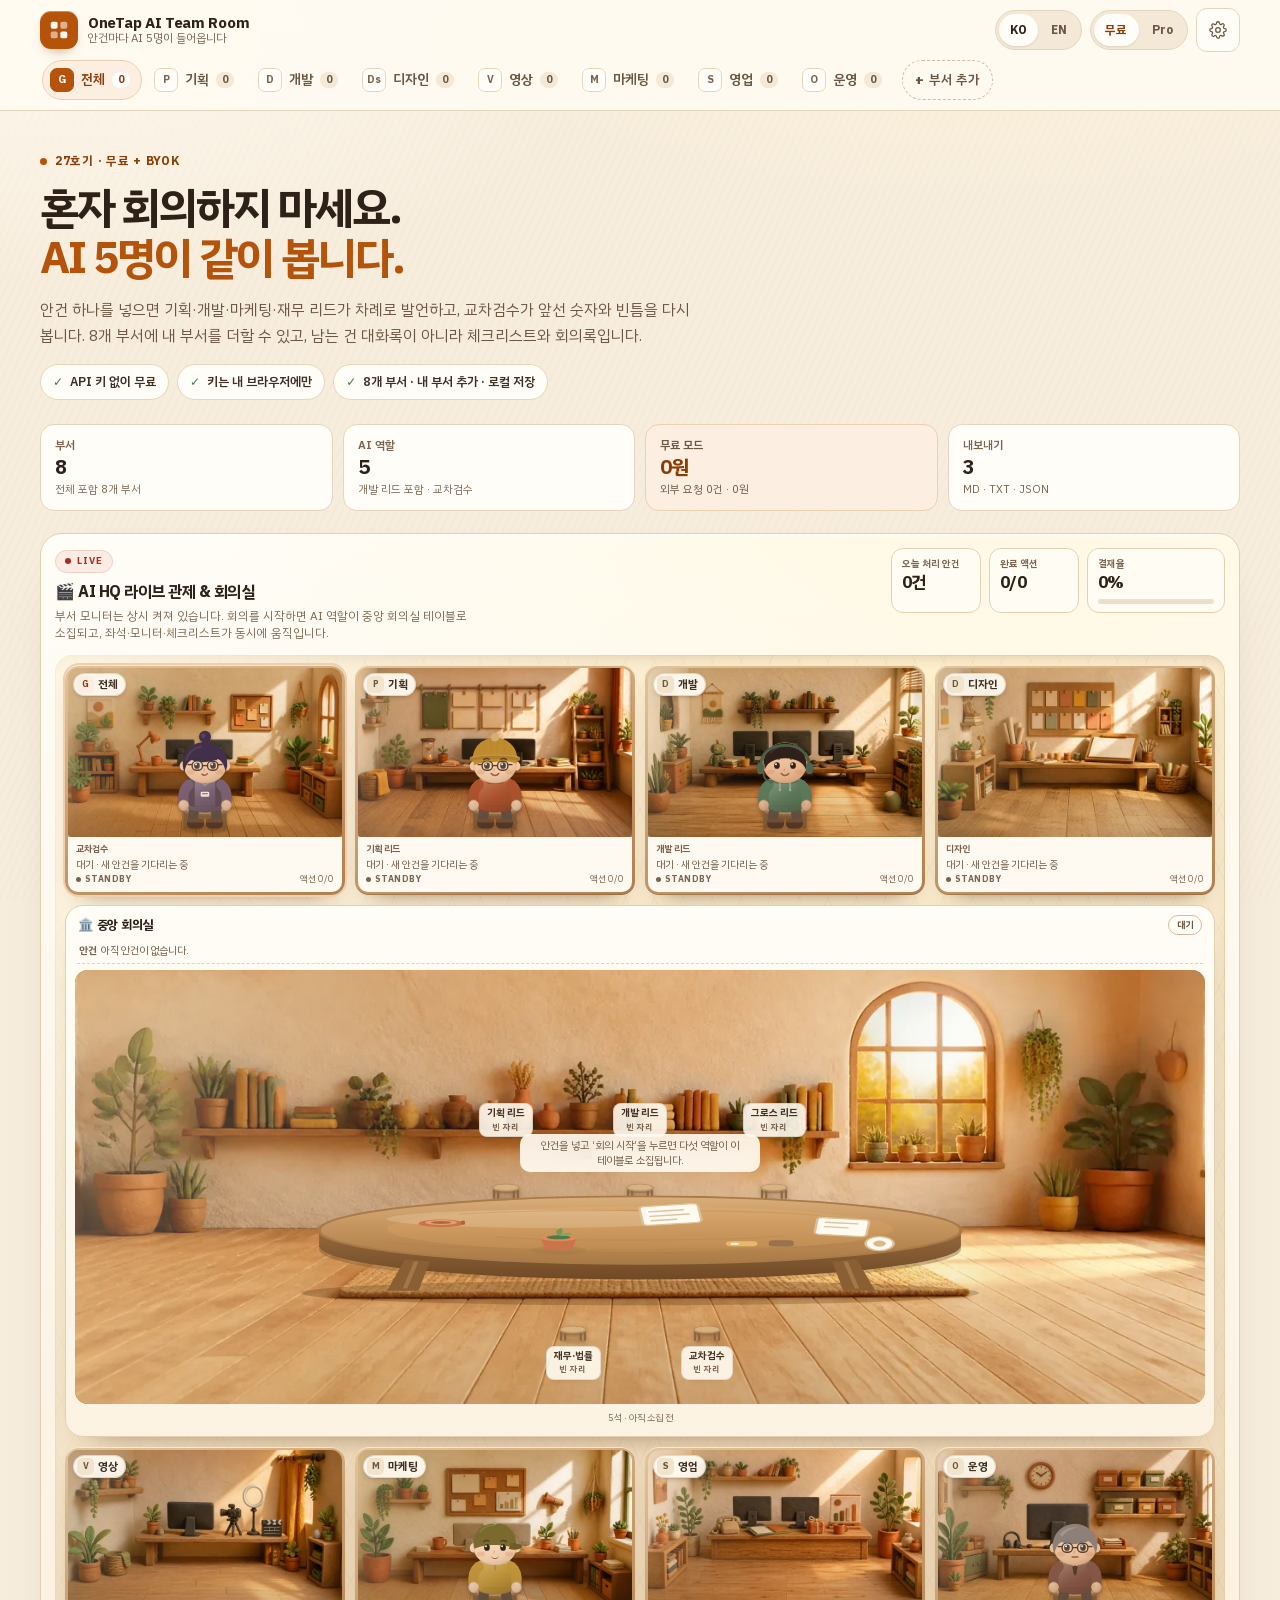
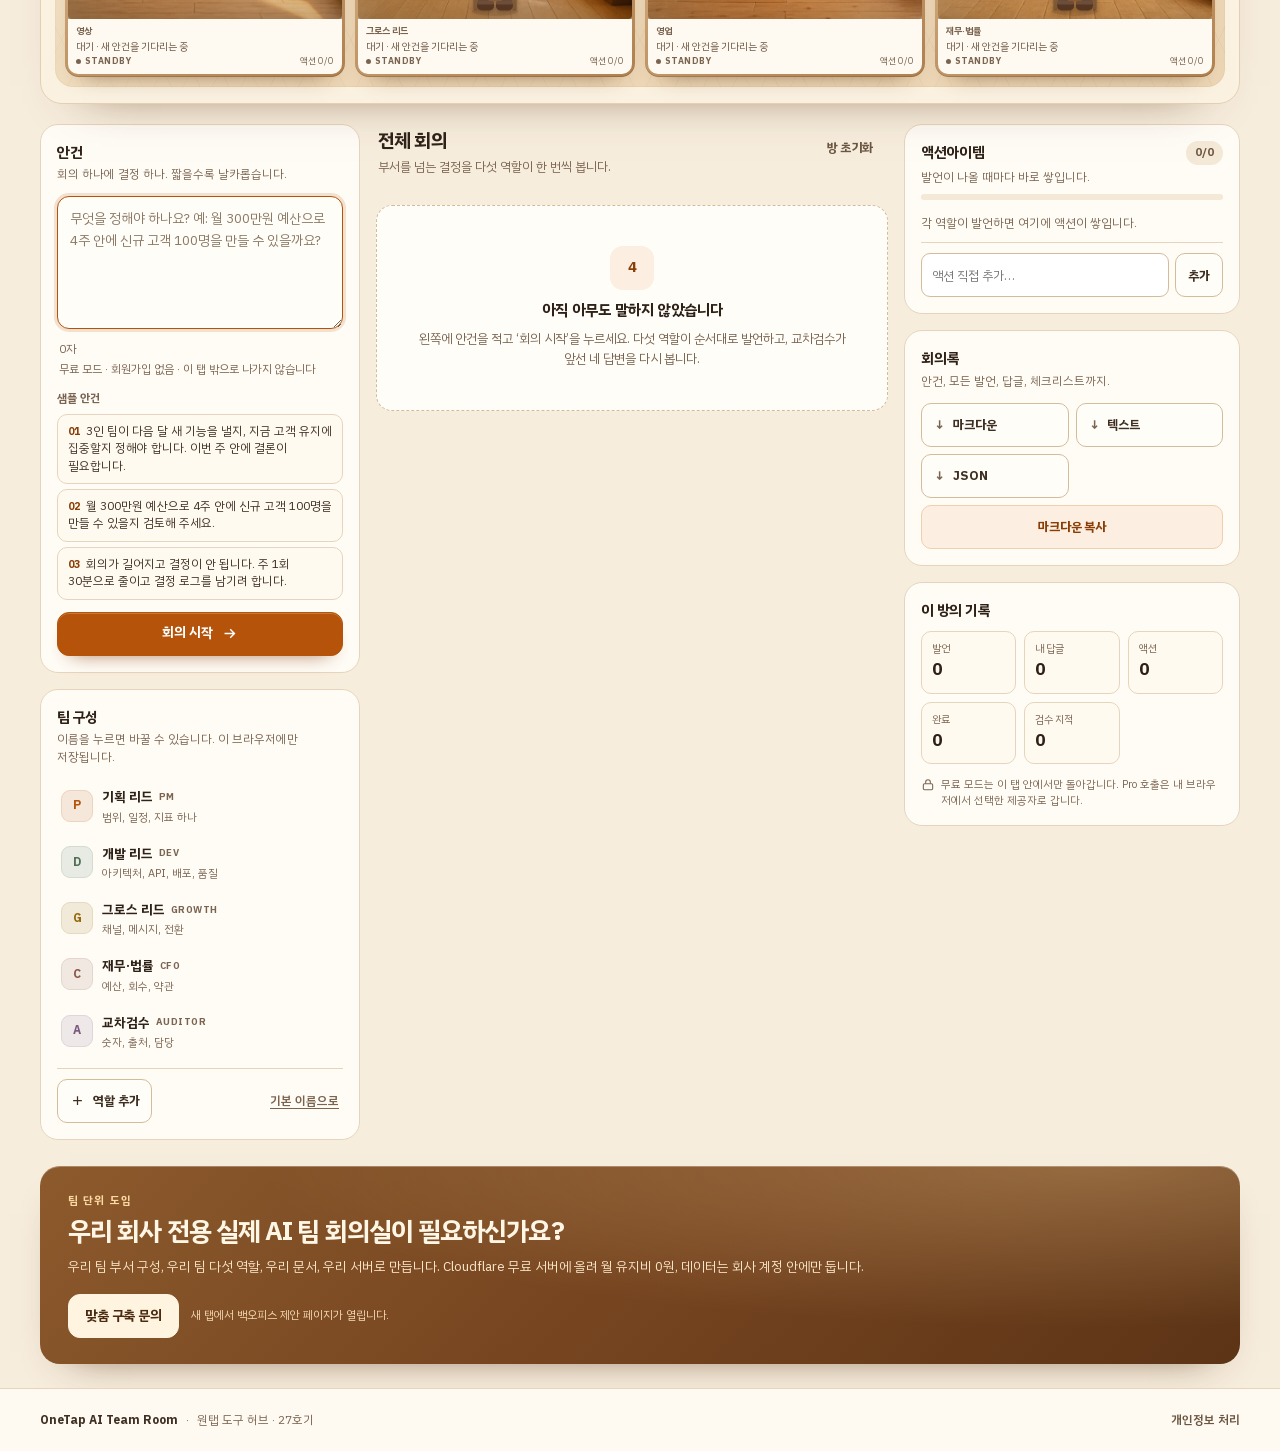
==== index.html @ 36f80a43 "AI HQ 관제 — 따뜻한 클레이 미니어처 디오라마로 비주얼 전면 개편 - 레퍼런스(우드 아치·크림 벽·사선 햇살·클레이/펠트 소품·블라인드박스 피규어) 기준으로 전 세계관 교체 " ====
<!DOCTYPE html>
<html lang="ko" data-design="designref.v3/warm-clay-diorama">
<head>
<meta charset="utf-8">
<meta name="viewport" content="width=device-width, initial-scale=1, viewport-fit=cover">
<title>원탭 AI 팀 회의실 — AI 5명과 하는 회의</title>
<meta name="description" content="안건을 한 줄 넣으면 기획·개발·마케팅·재무 리드가 차례로 발언하고, 교차검수가 숫자와 허점을 다시 봅니다. 8개 부서에 원하는 부서를 더하고, 액션 체크리스트와 회의록이 남습니다. API 키 없이 무료.">
<meta name="robots" content="index, follow">
<meta name="color-scheme" content="light">
<meta name="theme-color" content="#F7EDDD">
<link rel="canonical" href="https://marcj81.github.io/onetap-team-room/">
<meta property="og:type" content="website">
<meta property="og:site_name" content="OneTap AI Team Room">
<meta property="og:title" content="원탭 AI 팀 회의실 — 혼자 회의하지 마세요">
<meta property="og:description" content="AI 5명이 안건을 두고 발언하고 교차검수가 숫자를 검수합니다. 8개 부서 + 내 부서 추가. 무료, 회원가입 없음, 키는 내 브라우저에만.">
<meta property="og:url" content="https://marcj81.github.io/onetap-team-room/">
<meta property="og:locale" content="ko_KR">
<meta property="og:locale:alternate" content="en_US">
<meta name="twitter:card" content="summary">
<link rel="icon" href="favicon.svg" type="image/svg+xml">
<link rel="preload" href="assets/fonts/plexkr-Regular.woff2" as="font" type="font/woff2" crossorigin>
<link rel="stylesheet" href="styles.css">
</head>
<body>
<a class="skip" href="#room" data-i18n="skip">회의실로 바로 가기</a>

<header class="topbar">
  <div class="wrap topbar__in">
    <a class="brand" href="./" aria-label="OneTap AI Team Room">
      <span class="brand__mark" aria-hidden="true">
        <svg viewBox="0 0 24 24" width="22" height="22" fill="none">
          <rect x="3" y="3" width="7.5" height="7.5" rx="2" fill="currentColor" opacity=".95"/>
          <rect x="13.5" y="3" width="7.5" height="7.5" rx="2" fill="currentColor" opacity=".55"/>
          <rect x="3" y="13.5" width="7.5" height="7.5" rx="2" fill="currentColor" opacity=".55"/>
          <rect x="13.5" y="13.5" width="7.5" height="7.5" rx="2" fill="currentColor" opacity=".95"/>
        </svg>
      </span>
      <span class="brand__text">
        <strong data-i18n="brand.name">OneTap AI Team Room</strong>
        <span data-i18n="brand.sub">안건마다 AI 5명이 들어옵니다</span>
      </span>
    </a>

    <div class="rooms-wrap">
      <nav class="rooms" id="roomTabs" aria-label="회의실 목록" data-i18n-aria="rooms.label"></nav>
      <button type="button" class="room-add" id="addRoomBtn" aria-label="부서 추가" data-i18n-aria="room.addTitle">
        <span aria-hidden="true">+</span><span data-i18n="room.add">부서 추가</span>
      </button>
    </div>

    <div class="top-actions">
      <div class="seg seg--lang" role="group" aria-labelledby="langLabel">
        <span class="sr" id="langLabel" data-i18n="nav.langLabel">언어</span>
        <button type="button" class="seg__btn" data-lang="ko" aria-pressed="true">KO</button>
        <button type="button" class="seg__btn" data-lang="en" aria-pressed="false">EN</button>
      </div>
      <div class="seg seg--mode" role="group" aria-label="Mode">
        <button type="button" class="seg__btn is-on" data-mode="free" id="modeFree" aria-pressed="true" data-i18n="mode.free">무료</button>
        <button type="button" class="seg__btn" data-mode="pro" id="modePro" aria-pressed="false" data-i18n="mode.pro">Pro</button>
      </div>
      <button type="button" class="icon-btn" id="proOpen" aria-label="Pro connection" data-i18n-aria="pro.title">
        <svg viewBox="0 0 24 24" width="18" height="18" fill="none" stroke="currentColor" stroke-width="1.7" aria-hidden="true">
          <circle cx="12" cy="12" r="3.1"/><path d="M19.4 15a1.6 1.6 0 0 0 .32 1.77l.06.06a2 2 0 1 1-2.83 2.83l-.06-.06a1.6 1.6 0 0 0-1.77-.32 1.6 1.6 0 0 0-.97 1.47V21a2 2 0 1 1-4 0v-.11a1.6 1.6 0 0 0-1.05-1.47 1.6 1.6 0 0 0-1.77.32l-.06.06a2 2 0 1 1-2.83-2.83l.06-.06A1.6 1.6 0 0 0 4.6 15a1.6 1.6 0 0 0-1.47-.97H3a2 2 0 1 1 0-4h.11A1.6 1.6 0 0 0 4.6 9a1.6 1.6 0 0 0-.32-1.77l-.06-.06a2 2 0 1 1 2.83-2.83l.06.06A1.6 1.6 0 0 0 9 4.6a1.6 1.6 0 0 0 .97-1.47V3a2 2 0 1 1 4 0v.11A1.6 1.6 0 0 0 15 4.6a1.6 1.6 0 0 0 1.77-.32l.06-.06a2 2 0 1 1 2.83 2.83l-.06.06A1.6 1.6 0 0 0 19.4 9v.11a1.6 1.6 0 0 0 1.47.97H21a2 2 0 1 1 0 4h-.11a1.6 1.6 0 0 0-1.49.92z"/>
        </svg>
      </button>
    </div>
  </div>
</header>

<main>
  <section class="hero wrap" aria-labelledby="heroTitle">
    <p class="eyebrow"><span class="dot" aria-hidden="true"></span><span data-i18n="hero.eyebrow">27호기 · 무료 + BYOK</span></p>
    <h1 class="hero__title" id="heroTitle">
      <span data-i18n="hero.titleLead">혼자 회의하지 마세요.</span>
      <span class="accent" data-i18n="hero.titleAccent">AI 5명이 같이 봅니다.</span>
    </h1>
    <p class="hero__lead" data-i18n="hero.lead">안건 하나를 넣으면 기획·개발·마케팅·재무 리드가 차례로 발언하고, 교차검수가 앞선 숫자와 빈틈을 다시 봅니다. 8개 부서에 내 부서를 더할 수 있고, 남는 건 대화록이 아니라 체크리스트와 회의록입니다.</p>
    <ul class="promises">
      <li><span class="tick" aria-hidden="true">✓</span><span data-i18n="hero.promise1">API 키 없이 무료</span></li>
      <li><span class="tick" aria-hidden="true">✓</span><span data-i18n="hero.promise2">키는 내 브라우저에만</span></li>
      <li><span class="tick" aria-hidden="true">✓</span><span data-i18n="hero.promise3">8개 부서 · 내 부서 추가 · 로컬 저장</span></li>
    </ul>
  </section>

  <section class="stats wrap" aria-label="At a glance">
    <div class="stat"><span class="stat__label" data-i18n="stats.rooms">부서</span><strong class="stat__value">8</strong><span class="stat__note" data-i18n="stats.roomsNote">기획 · 개발 · 디자인 · 영상 · 마케팅 · 영업 · 운영</span></div>
    <div class="stat"><span class="stat__label" data-i18n="stats.roles">AI 역할</span><strong class="stat__value">5</strong><span class="stat__note" data-i18n="stats.rolesNote">개발 리드 포함 · 교차검수</span></div>
    <div class="stat stat--accent"><span class="stat__label" data-i18n="stats.cost">무료 모드</span><strong class="stat__value" data-i18n="stats.costValue">0원</strong><span class="stat__note" data-i18n="stats.costNote">외부 요청 0건 · 0원</span></div>
    <div class="stat"><span class="stat__label" data-i18n="stats.export">내보내기</span><strong class="stat__value">3</strong><span class="stat__note" data-i18n="stats.exportNote">MD · TXT · JSON</span></div>
  </section>

  <section class="hq wrap" id="hqPanel" aria-labelledby="hqTitle">
    <div class="hq__card">
      <div class="hq__top">
        <div class="hq__id">
          <span class="hq__tag"><span class="hq__beacon" aria-hidden="true"></span><span data-i18n="hq.live">LIVE</span></span>
          <h2 class="hq__title" id="hqTitle" data-i18n="hq.title">🎬 AI HQ 라이브 관제 &amp; 회의실</h2>
          <p class="hq__sub" data-i18n="hq.sub">부서 모니터는 상시 켜져 있습니다. 회의를 시작하면 AI 역할이 중앙 회의실 테이블로 소집되고, 좌석·모니터·체크리스트가 동시에 움직입니다.</p>
        </div>
        <div class="hud" id="ceoHud" role="group" data-i18n-aria="hq.hud.label" aria-label="CEO 결재 현황">
          <div class="hud__cell">
            <span class="hud__label" data-i18n="hq.hud.agendas">오늘 처리 안건</span>
            <strong class="hud__value" id="hudAgendas">0</strong>
          </div>
          <div class="hud__cell">
            <span class="hud__label" data-i18n="hq.hud.done">완료 액션</span>
            <strong class="hud__value" id="hudDone">0/0</strong>
          </div>
          <div class="hud__cell hud__cell--rate">
            <span class="hud__label" data-i18n="hq.hud.rate">결재율</span>
            <strong class="hud__value" id="hudRate">0%</strong>
            <div class="hud__bar" id="hudBar" role="progressbar" aria-valuemin="0" aria-valuemax="100" aria-valuenow="0" data-i18n-aria="hq.hud.rateAria" aria-label="CEO 결재율"><span id="hqGauge"></span></div>
          </div>
        </div>
      </div>

      <div class="hq__stage">
        <ul class="hq__rail" id="hqLeft" aria-label="부서 모니터" data-i18n-aria="hq.monitors.label"></ul>

        <div class="mroom" id="mroom" data-state="idle">
          <div class="mroom__head">
            <h3 class="mroom__title" data-i18n="hq.room.title">🏛️ 중앙 회의실</h3>
            <span class="mroom__tag" id="mroomTag" data-i18n="hq.room.tagIdle">대기</span>
          </div>
          <p class="mroom__agenda" id="mroomAgenda"></p>
          <div class="mroom__floor">
            <img class="mroom__bg" src="assets/diorama/meeting.webp" alt="" width="1300" height="500" decoding="async">
            <span class="mroom__sun" aria-hidden="true"></span>
            <ul class="mroom__seats mroom__seats--back" id="mroomTop" aria-label="회의실 좌석" data-i18n-aria="hq.seat.label"></ul>
            <div class="mroom__table">
              <svg class="mroom__tabletop" viewBox="0 0 400 120" preserveAspectRatio="none" aria-hidden="true" focusable="false">
                <defs>
                  <linearGradient id="mtop" x1="0" y1="0" x2="0" y2="1">
                    <stop offset="0" stop-color="#d9ae79"></stop>
                    <stop offset=".5" stop-color="#c2915c"></stop>
                    <stop offset="1" stop-color="#a97a45"></stop>
                  </linearGradient>
                  <linearGradient id="mrim" x1="0" y1="0" x2="0" y2="1">
                    <stop offset="0" stop-color="#96693c"></stop>
                    <stop offset="1" stop-color="#6f4a26"></stop>
                  </linearGradient>
                  <linearGradient id="medge" x1="0" y1="0" x2="1" y2="0">
                    <stop offset="0" stop-color="#6d4a26" stop-opacity=".38"></stop>
                    <stop offset=".5" stop-color="#6d4a26" stop-opacity="0"></stop>
                    <stop offset="1" stop-color="#6d4a26" stop-opacity=".38"></stop>
                  </linearGradient>
                </defs>
                <ellipse cx="200" cy="106" rx="150" ry="11" fill="#4a2e12" opacity=".26"></ellipse>
                <path d="M58 50a142 30 0 0 0 284 0v14a142 30 0 0 1-284 0z" fill="url(#mrim)"></path>
                <path d="M58 64a142 30 0 0 0 284 0v3a142 30 0 0 1-284 0z" fill="url(#medge)"></path>
                <path d="M96 76l-8 28h14l5-26zM296 76l8 28h-14l-5-26z" fill="#8a5f33"></path>
                <path d="M100 78l-5 24h2l5-24zM292 78l5 24h-2l-5-24z" fill="#b98a5a" opacity=".55"></path>
                <ellipse cx="200" cy="50" rx="142" ry="30" fill="url(#mtop)" stroke="#a97b49" stroke-width="1.6"></ellipse>
                <ellipse class="mroom__glow" cx="200" cy="49" rx="112" ry="20" fill="#f4b96a" opacity=".16"></ellipse>
                <ellipse cx="158" cy="40" rx="70" ry="8" fill="#fff8e8" opacity=".18"></ellipse>
                <path d="M88 61c36 9 188 9 224-2" fill="none" stroke="#b1814f" stroke-width="1.4" opacity=".5"></path>
                <path d="M120 36c30-5 130-5 160 1M136 56c26 4 100 4 128-1" fill="none" stroke="#a2743f" stroke-width="1" opacity=".22"></path>
                <g>
                  <ellipse cx="112" cy="44" rx="10" ry="3.4" fill="#c9744a"></ellipse>
                  <ellipse cx="112" cy="43.2" rx="7" ry="2.2" fill="#e9a06c"></ellipse>
                  <ellipse cx="112" cy="43.2" rx="4.6" ry="1.3" fill="#5d3a24" opacity=".5"></ellipse>
                  <path d="M121.4 41.8a3.8 3.8 0 0 1 0 3.2" fill="none" stroke="#b45f38" stroke-width="1.7"></path>
                </g>
                <g transform="rotate(-7 218 32)">
                  <rect x="200" y="27" width="26" height="17" rx="2.2" fill="#fffaf0" stroke="#dcc09a" stroke-width="1.1"></rect>
                  <path d="M204 32h15M204 36h17M204 40h11" stroke="#d8c3a2" stroke-width="1.2" stroke-linecap="round"></path>
                </g>
                <g transform="rotate(6 292 46)">
                  <rect x="278" y="40" width="23" height="15" rx="2" fill="#fffaf0" stroke="#dcc09a" stroke-width="1.1"></rect>
                  <path d="M282 44h14M282 48h10" stroke="#d8c3a2" stroke-width="1.2" stroke-linecap="round"></path>
                </g>
                <g>
                  <ellipse cx="164" cy="68" rx="12" ry="4" fill="#8f6440" opacity=".18"></ellipse>
                  <path d="M156 57h16l-2.2 11h-11.6z" fill="#c9744a"></path>
                  <ellipse cx="164" cy="57" rx="8" ry="2.8" fill="#e08a5c"></ellipse>
                  <ellipse cx="164" cy="56.4" rx="5.4" ry="1.8" fill="#4f7a43"></ellipse>
                  <path d="M164 54.8c-2.2-3-.8-5.6 1.4-6.6.7 2.4.3 4.8-1.4 6.6z" fill="#6f9a5c"></path>
                  <path d="M164 54.4c2-2.4 4.6-2.2 6-1.2-1.6 1.9-3.8 2.6-6 1.2z" fill="#7aa868"></path>
                </g>
                <g>
                  <rect x="238" y="60" width="14" height="4.4" rx="2.2" fill="#e8b96a"></rect>
                  <rect x="240" y="61.2" width="3.8" height="2" rx="1" fill="#fdf1d8"></rect>
                  <rect x="257" y="59" width="11" height="5.6" rx="2" fill="#9a7250"></rect>
                  <circle cx="306" cy="62" r="6.2" fill="#fffaf0" stroke="#dcc09a" stroke-width="1.1"></circle>
                  <circle cx="306" cy="62" r="2.8" fill="#d9b98c"></circle>
                </g>
              </svg>
              <div class="mroom__air" id="mroomAir" hidden>
                <p class="mroom__airhead"><span class="hq__beacon" aria-hidden="true"></span><span data-i18n="hq.badge.onAir">ON AIR</span><span class="mroom__airwho" id="mroomAirWho"></span></p>
                <p class="mroom__bubble" id="mroomBubble"></p>
              </div>
              <p class="mroom__note" id="mroomNote" data-i18n="hq.room.idle">안건을 넣고 ‘회의 시작’을 누르면 다섯 역할이 이 테이블로 소집됩니다.</p>
            </div>
            <ul class="mroom__seats mroom__seats--front" id="mroomBottom" aria-label="회의실 좌석" data-i18n-aria="hq.seat.label"></ul>
          </div>
          <p class="mroom__foot" id="mroomFoot"></p>
        </div>

        <ul class="hq__rail" id="hqRight" aria-label="부서 모니터" data-i18n-aria="hq.monitors.label"></ul>
      </div>
    </div>
  </section>

  <div class="app wrap" id="room">
    <aside class="col col--left" aria-label="Agenda and team">
      <section class="card agenda-card">
        <div class="card__head">
          <h2 class="card__title" data-i18n="agenda.title">안건</h2>
          <p class="card__sub" data-i18n="agenda.sub">회의 하나에 결정 하나. 짧을수록 날카롭습니다.</p>
        </div>
        <label class="sr" for="agendaInput" data-i18n="agenda.title">안건</label>
        <textarea id="agendaInput" class="agenda-input" rows="5" maxlength="600" spellcheck="false" autocapitalize="off" data-i18n-placeholder="agenda.placeholder" placeholder="무엇을 정해야 하나요? 예: 월 300만원 예산으로 4주 안에 신규 고객 100명을 만들 수 있을까요?"></textarea>
        <div class="agenda-meta">
          <span id="agendaCount" class="muted tiny">0자</span>
          <span class="muted tiny" data-i18n="agenda.note">무료 모드 · 회원가입 없음 · 이 탭 밖으로 나가지 않습니다</span>
        </div>
        <p class="samples__label" data-i18n="agenda.samples">샘플 안건</p>
        <div class="samples" id="sampleChips"></div>
        <button type="button" class="btn btn--primary btn--block" id="runBtn">
          <span class="btn__label" data-i18n="agenda.run">회의 시작</span>
          <svg viewBox="0 0 24 24" width="17" height="17" fill="none" stroke="currentColor" stroke-width="2" aria-hidden="true"><path d="M5 12h14M13 6l6 6-6 6"/></svg>
        </button>
        <p class="form-error" id="agendaError" role="alert" hidden></p>
        <div class="run-progress" id="runProgress" hidden>
          <span class="spinner" aria-hidden="true"></span>
          <span id="runProgressText">발언 중…</span>
        </div>
      </section>

      <section class="card team-card">
        <div class="card__head">
          <h2 class="card__title" data-i18n="team.title">팀 구성</h2>
          <p class="card__sub" data-i18n="team.sub">이름을 누르면 바꿀 수 있습니다. 이 브라우저에만 저장됩니다.</p>
        </div>
        <ul class="roster" id="roster"></ul>
        <div class="team-foot">
          <button type="button" class="btn btn--ghost btn--sm" id="addRoleBtn">
            <svg viewBox="0 0 24 24" width="15" height="15" fill="none" stroke="currentColor" stroke-width="2" aria-hidden="true"><path d="M12 5v14M5 12h14"/></svg>
            <span data-i18n="team.add">역할 추가</span>
          </button>
          <button type="button" class="link-btn" id="resetNamesBtn" data-i18n="team.resetNames">기본 이름으로</button>
        </div>
      </section>
    </aside>

    <section class="col col--main thread-wrap" aria-labelledby="threadTitle">
      <div class="thread-head">
        <div>
          <h2 class="thread-title" id="threadTitle">전체 회의</h2>
          <p class="thread-sub" id="threadSub">부서를 넘는 결정을 다섯 역할이 한 번씩 봅니다.</p>
        </div>
        <div class="thread-tools">
          <button type="button" class="btn btn--ghost btn--sm" id="continueBtn" hidden>
            <span data-i18n="agenda.continue">이어서 토론</span>
          </button>
          <button type="button" class="btn btn--quiet btn--sm" id="deleteRoomBtn" hidden data-i18n="room.delete">부서 삭제</button>
          <button type="button" class="btn btn--quiet btn--sm" id="resetRoomBtn" data-i18n="agenda.reset">방 초기화</button>
        </div>
      </div>
      <div class="thread" id="thread" aria-live="polite" aria-label="회의 발언" data-i18n-aria="thread.label"></div>
    </section>

    <aside class="col col--right">
      <section class="card actions-card">
        <div class="card__head card__head--row">
          <h2 class="card__title" data-i18n="actions.title">액션아이템</h2>
          <span class="pill" id="actionsProgress">0/0</span>
        </div>
        <p class="card__sub" data-i18n="actions.sub">발언이 나올 때마다 바로 쌓입니다.</p>
        <div class="bar" aria-hidden="true"><span id="actionsBar"></span></div>
        <ul class="actions" id="actionList"></ul>
        <p class="empty-note" id="actionsEmpty" data-i18n="actions.empty">각 역할이 발언하면 여기에 액션이 쌓입니다.</p>
        <form class="action-add" id="actionForm">
          <label class="sr" for="actionInput" data-i18n="actions.addPlaceholder">액션 직접 추가</label>
          <input type="text" id="actionInput" maxlength="120" spellcheck="false" data-i18n-placeholder="actions.addPlaceholder" placeholder="액션 직접 추가…">
          <button type="submit" class="btn btn--ghost btn--sm" data-i18n="actions.add">추가</button>
        </form>
      </section>

      <section class="card export-card">
        <div class="card__head">
          <h2 class="card__title" data-i18n="export.title">회의록</h2>
          <p class="card__sub" data-i18n="export.sub">안건, 모든 발언, 답글, 체크리스트까지.</p>
        </div>
        <div class="export-grid">
          <button type="button" class="btn btn--ghost btn--sm" data-export="md"><span>↓</span> <span data-i18n="export.md">마크다운</span></button>
          <button type="button" class="btn btn--ghost btn--sm" data-export="txt"><span>↓</span> <span data-i18n="export.txt">텍스트</span></button>
          <button type="button" class="btn btn--ghost btn--sm" data-export="json"><span>↓</span> <span data-i18n="export.json">JSON</span></button>
          <button type="button" class="btn btn--soft btn--sm" id="copyBtn"><span data-i18n="export.copy">마크다운 복사</span></button>
        </div>
        <p class="form-error" id="exportError" role="alert" hidden></p>
      </section>

      <section class="card summary-card">
        <h2 class="card__title" data-i18n="summary.title">이 방의 기록</h2>
        <dl class="summary-grid">
          <div><dt data-i18n="summary.messages">발언</dt><dd id="sumMessages">0</dd></div>
          <div><dt data-i18n="summary.replies">내 답글</dt><dd id="sumReplies">0</dd></div>
          <div><dt data-i18n="summary.items">액션</dt><dd id="sumItems">0</dd></div>
          <div><dt data-i18n="summary.done">완료</dt><dd id="sumDone">0</dd></div>
          <div><dt data-i18n="summary.audits">검수 지적</dt><dd id="sumAudits">0</dd></div>
        </dl>
        <p class="local-note">
          <svg viewBox="0 0 24 24" width="14" height="14" fill="none" stroke="currentColor" stroke-width="1.8" aria-hidden="true"><rect x="4" y="10" width="16" height="10" rx="2"/><path d="M8 10V7a4 4 0 0 1 8 0v3"/></svg>
          <span data-i18n="footer.note">무료 모드는 이 탭 안에서만 돌아갑니다. Pro 호출은 내 브라우저에서 선택한 제공자로 갑니다.</span>
        </p>
      </section>
    </aside>
  </div>

  <section class="cta wrap" aria-labelledby="ctaTitle">
    <div class="cta__card">
      <p class="cta__eyebrow" data-i18n="cta.eyebrow">팀 단위 도입</p>
      <h2 class="cta__title" id="ctaTitle" data-i18n="cta.title">우리 회사 전용 실제 AI 팀 회의실이 필요하신가요?</h2>
      <p class="cta__body" data-i18n="cta.body">우리 팀 역할 구성, 우리 문서, 우리 서버로 만듭니다. Cloudflare 무료 서버에 올려 월 유지비 0원, 데이터는 회사 계정 안에만 둡니다.</p>
      <div class="cta__foot">
        <a class="btn btn--primary" href="https://marcj81.github.io/ai-backoffice-offer/" target="_blank" rel="noopener noreferrer" data-i18n="cta.button">맞춤 구축 문의</a>
        <span class="cta__note" data-i18n="cta.note">새 탭에서 백오피스 제안 페이지가 열립니다.</span>
      </div>
    </div>
  </section>
</main>

<footer class="foot">
  <div class="wrap foot__in">
    <span class="foot__brand">OneTap AI Team Room</span>
    <span class="foot__sep" aria-hidden="true">·</span>
    <span data-i18n="footer.built">원탭 도구 허브 · 27호기</span>
    <a href="privacy.html" data-i18n="footer.privacy">개인정보 처리</a>
  </div>
</footer>

<!-- Pro panel -->
<div class="modal" id="proModal" hidden>
  <div class="modal__backdrop" data-close="pro"></div>
  <div class="modal__panel" role="dialog" aria-modal="true" aria-labelledby="proTitle">
    <div class="modal__head">
      <h2 id="proTitle" data-i18n="pro.title">Pro 연결</h2>
      <button type="button" class="icon-btn icon-btn--plain" data-close="pro" aria-label="Close">✕</button>
    </div>
    <p class="modal__sub" data-i18n="pro.sub">내 키를 씁니다. 호출은 이 브라우저에서 제공자로 바로 가고, 우리 서버를 거치지 않습니다.</p>
    <form id="proForm" class="pro-form">
      <div class="field">
        <label for="proProvider" data-i18n="pro.provider">제공자</label>
        <select id="proProvider">
          <option value="openai">OpenAI</option>
          <option value="gemini">Google Gemini</option>
          <option value="claude">Anthropic Claude</option>
        </select>
      </div>
      <div class="field">
        <label for="proModel" data-i18n="pro.model">모델</label>
        <input type="text" id="proModel" autocomplete="off" spellcheck="false" value="gpt-4o-mini">
      </div>
      <div class="field">
        <label for="proKey" data-i18n="pro.key">API 키</label>
        <input type="password" id="proKey" autocomplete="off" spellcheck="false" placeholder="sk-…">
        <p class="hint" data-i18n="pro.keyHint">이 브라우저의 localStorage에만 저장됩니다. 언제든 지울 수 있습니다.</p>
      </div>
      <div class="pro-status" id="proStatus">
        <span class="pro-status__label" data-i18n="pro.status">상태</span>
        <span class="pro-status__value" id="proStatusValue">No key yet</span>
      </div>
      <p class="form-error" id="proError" role="alert" hidden></p>
      <div class="modal__actions">
        <button type="submit" class="btn btn--primary" data-i18n="pro.save">저장하고 Pro 사용</button>
        <button type="button" class="btn btn--quiet" id="proDelete" data-i18n="pro.delete">키 삭제</button>
      </div>
    </form>
    <p class="modal__note" data-i18n="pro.localNote">OpenAI와 Claude는 브라우저 직접 호출을 막는 경우가 있습니다. 그때는 Gemini나 자체 프록시가 확실합니다.</p>
    <p class="modal__note" data-i18n="pro.keyNote">키는 선택한 제공자에게만 전송됩니다. 이 페이지에는 백엔드가 없습니다.</p>
  </div>
</div>

<!-- Add role -->
<div class="modal" id="roleModal" hidden>
  <div class="modal__backdrop" data-close="role"></div>
  <div class="modal__panel modal__panel--sm" role="dialog" aria-modal="true" aria-labelledby="roleTitle">
    <div class="modal__head">
      <h2 id="roleTitle" data-i18n="team.add">역할 추가</h2>
      <button type="button" class="icon-btn icon-btn--plain" data-close="role" aria-label="Close">✕</button>
    </div>
    <form id="roleForm" class="pro-form">
      <div class="field">
        <label for="roleName" data-i18n="team.nameLabel">역할 이름</label>
        <input type="text" id="roleName" maxlength="24" data-i18n-placeholder="team.namePlaceholder" placeholder="예: 보안 담당">
      </div>
      <div class="field">
        <label for="roleFocus" data-i18n="team.focusLabel">이 역할이 보는 기준</label>
        <select id="roleFocus">
          <option value="pm" data-i18n="team.focusPm">범위, 일정, 지표 하나</option>
          <option value="dev" data-i18n="team.focusDev">아키텍처, API, 배포, 품질</option>
          <option value="growth" data-i18n="team.focusGrowth">채널, 메시지, 전환</option>
          <option value="cfo" data-i18n="team.focusCfo">예산, 회수, 약관</option>
          <option value="auditor" data-i18n="team.focusAuditor">숫자, 출처, 담당</option>
        </select>
      </div>
      <p class="form-error" id="roleError" role="alert" hidden></p>
      <div class="modal__actions">
        <button type="submit" class="btn btn--primary" data-i18n="team.save">저장</button>
        <button type="button" class="btn btn--quiet" data-close="role" data-i18n="team.cancel">취소</button>
      </div>
    </form>
  </div>
</div>

<!-- Add a department -->
<div class="modal" id="roomModal" hidden>
  <div class="modal__backdrop" data-close="room"></div>
  <div class="modal__panel modal__panel--sm" role="dialog" aria-modal="true" aria-labelledby="roomTitle">
    <div class="modal__head">
      <h2 id="roomTitle" data-i18n="room.addTitle">부서 추가</h2>
      <button type="button" class="icon-btn icon-btn--plain" data-close="room" aria-label="Close">✕</button>
    </div>
    <p class="modal__sub" data-i18n="room.sub">부서 이름을 넣으면 그 부서 맥락으로 5명이 발언합니다. 이 브라우저에만 저장됩니다.</p>
    <form id="roomForm" class="pro-form">
      <div class="field">
        <label for="roomName" data-i18n="room.nameLabel">부서 이름</label>
        <input type="text" id="roomName" maxlength="16" autocomplete="off" data-i18n-placeholder="room.namePlaceholder" placeholder="예: 법무">
      </div>
      <div class="field">
        <label for="roomDesc" data-i18n="room.descLabel">한 줄 설명 (선택)</label>
        <input type="text" id="roomDesc" maxlength="60" autocomplete="off" data-i18n-placeholder="room.descPlaceholder" placeholder="예: 계약·약관·개인정보 검토">
      </div>
      <p class="hint" data-i18n="room.hint">기본 8개 부서는 그대로 남습니다. 직접 추가한 부서만 지울 수 있습니다.</p>
      <p class="form-error" id="roomError" role="alert" hidden></p>
      <div class="modal__actions">
        <button type="submit" class="btn btn--primary" data-i18n="room.save">부서 만들기</button>
        <button type="button" class="btn btn--quiet" data-close="room" data-i18n="team.cancel">취소</button>
      </div>
    </form>
  </div>
</div>

<!-- Delete a department the user added -->
<div class="modal" id="roomDeleteModal" hidden>
  <div class="modal__backdrop" data-close="roomDelete"></div>
  <div class="modal__panel modal__panel--sm" role="dialog" aria-modal="true" aria-labelledby="roomDeleteTitle">
    <div class="modal__head">
      <h2 id="roomDeleteTitle" data-i18n="room.deleteTitle">이 부서를 지울까요?</h2>
    </div>
    <p class="modal__sub"><strong id="roomDeleteName"></strong> <span data-i18n="room.deleteBody">부서와 이 방의 발언·액션이 이 브라우저에서 지워집니다. 기본 8개 부서는 그대로 남습니다.</span></p>
    <div class="modal__actions">
      <button type="button" class="btn btn--danger" id="roomDeleteConfirm" data-i18n="room.deleteConfirm">부서 삭제</button>
      <button type="button" class="btn btn--quiet" data-close="roomDelete" data-i18n="reset.cancel">그대로 두기</button>
    </div>
  </div>
</div>

<!-- Reset room -->
<div class="modal" id="resetModal" hidden>
  <div class="modal__backdrop" data-close="reset"></div>
  <div class="modal__panel modal__panel--sm" role="dialog" aria-modal="true" aria-labelledby="resetTitle">
    <div class="modal__head">
      <h2 id="resetTitle" data-i18n="reset.title">이 방을 초기화할까요?</h2>
    </div>
    <p class="modal__sub" data-i18n="reset.body">이 방의 안건, 발언, 답글, 체크리스트가 이 브라우저에서 지워집니다. 다른 방은 그대로 남습니다.</p>
    <div class="modal__actions">
      <button type="button" class="btn btn--danger" id="resetConfirm" data-i18n="reset.confirm">방 초기화</button>
      <button type="button" class="btn btn--quiet" data-close="reset" data-i18n="reset.cancel">그대로 두기</button>
    </div>
  </div>
</div>

<div class="toast" id="toast" role="status" aria-live="polite" hidden></div>

<script src="data.js"></script>
<script src="core.js"></script>
<script src="i18n.js"></script>
<script src="art.js"></script>
<script src="app.js"></script>
</body>
</html>
---- styles.css ----
/* ============================================================================
   OneTap AI Team Room · styles.css  v2.0.0
   Design: warm clay studio. Page #F7EDDD (oatmeal), cards #FFFCF6, 1px
   #E6D5BC, 18px cards, one burnt-sienna accent #B45309, walnut frames and
   terracotta / mustard / sage points. The HQ stage is a wood-framed diorama:
   generated clay miniature rooms (WebP) with drawn clay figures on top.
   Light only, no neon. Text contrast >= 4.5:1. 44px touch targets.
   390px no overflow.
   ========================================================================== */

@font-face {
  font-family: 'PlexKR';
  src: url('assets/fonts/plexkr-Regular.woff2') format('woff2');
  font-weight: 400;
  font-style: normal;
  font-display: swap;
}
@font-face {
  font-family: 'PlexKR';
  src: url('assets/fonts/plexkr-SemiBold.woff2') format('woff2');
  font-weight: 500 600;
  font-style: normal;
  font-display: swap;
}
@font-face {
  font-family: 'PlexKR';
  src: url('assets/fonts/plexkr-Bold.woff2') format('woff2');
  font-weight: 700 900;
  font-style: normal;
  font-display: swap;
}

:root {
  --bg: #f7eddd;
  --surface: #fffcf6;
  --surface-2: #f4e8d6;
  --surface-3: #eddfc8;
  --ink: #2e2117;
  --ink-2: #3e2f22;
  --muted: #6b5642;
  --muted-2: #7a6450;
  --line: #e6d5bc;
  --line-2: #d3bc9c;
  --accent: #b45309;
  --accent-ink: #8a3d06;
  --accent-deep: #7c3605;
  --accent-soft: #fceee0;
  --accent-line: #efcfae;
  --ok: #3f7a4a;
  --ok-soft: #eff4e6;
  --ok-line: #cbdfc0;
  --warn: #8a5a0b;
  --warn-soft: #fbf1da;
  --warn-line: #ebd6a6;
  --danger: #a62e1b;
  --danger-soft: #fbebe5;
  --danger-line: #f0cfc3;
  --violet: #6b4a6e;
  --violet-soft: #f6eef5;
  --wood: #b98a5a;
  --wood-2: #a2743f;
  --wood-hi: #dcc09a;
  --radius: 18px;
  --radius-sm: 12px;
  --radius-xs: 10px;
  --shadow: 0 1px 2px rgba(74, 46, 20, .05), 0 8px 24px -16px rgba(74, 46, 20, .22);
  --shadow-lift: 0 2px 4px rgba(74, 46, 20, .07), 0 24px 48px -24px rgba(74, 46, 20, .34);
  --tap: 44px;
  --wrap: 1240px;
  --font: 'PlexKR', 'Apple SD Gothic Neo', 'Malgun Gothic', system-ui, -apple-system, sans-serif;
  --mono: ui-monospace, 'SFMono-Regular', Menlo, Consolas, monospace;
}

* { box-sizing: border-box; }

[hidden] { display: none !important; }

html {
  -webkit-text-size-adjust: 100%;
  scroll-behavior: smooth;
}

body {
  margin: 0;
  background-color: var(--bg);
  background-image:
    radial-gradient(1100px 520px at 76% -12%, rgba(255, 244, 214, .9), rgba(255, 244, 214, 0) 62%),
    radial-gradient(900px 420px at 6% 4%, rgba(255, 251, 240, .75), rgba(255, 251, 240, 0) 60%),
    repeating-linear-gradient(115deg, rgba(160, 120, 80, .022) 0 2px, transparent 2px 7px);
  background-attachment: fixed;
  color: var(--ink);
  font-family: var(--font);
  font-size: 15px;
  line-height: 1.55;
  -webkit-font-smoothing: antialiased;
  text-rendering: optimizeLegibility;
}

body.is-locked { overflow: hidden; }

h1, h2, h3, p, ul, ol, dl, dd, figure { margin: 0; }
ul, ol { padding: 0; list-style: none; }
button, input, textarea, select { font: inherit; color: inherit; }
button { cursor: pointer; }
a { color: var(--accent-ink); text-underline-offset: 3px; }
svg { display: block; }

:focus-visible {
  outline: 2px solid var(--accent);
  outline-offset: 2px;
  border-radius: 6px;
}

.wrap {
  width: 100%;
  max-width: var(--wrap);
  margin: 0 auto;
  padding-left: 20px;
  padding-right: 20px;
}

.sr {
  position: absolute !important;
  width: 1px; height: 1px;
  padding: 0; margin: -1px;
  overflow: hidden; clip: rect(0 0 0 0);
  white-space: nowrap; border: 0;
}

.skip {
  position: absolute;
  left: 12px; top: -60px;
  z-index: 300;
  background: var(--ink);
  color: #fff;
  padding: 10px 14px;
  border-radius: 10px;
  text-decoration: none;
  font-weight: 600;
  transition: top .15s ease;
}
.skip:focus { top: 12px; }

.muted { color: var(--muted-2); }
.tiny { font-size: 11.5px; }

/* ── top bar ─────────────────────────────────────────────────────────── */

.topbar {
  position: sticky;
  top: 0;
  z-index: 40;
  background: rgba(255, 251, 242, .92);
  border-bottom: 1px solid var(--line);
  backdrop-filter: saturate(1.3) blur(12px);
}

.topbar__in {
  display: flex;
  align-items: center;
  flex-wrap: wrap;
  gap: 6px 14px;
  min-height: 66px;
  padding-top: 8px;
  padding-bottom: 8px;
}

.brand {
  display: inline-flex;
  align-items: center;
  gap: 10px;
  text-decoration: none;
  color: var(--ink);
  flex: 0 0 auto;
}
.brand__mark {
  width: 38px; height: 38px;
  border-radius: 11px;
  display: grid; place-items: center;
  background: var(--accent);
  color: #fff;
  box-shadow: 0 6px 14px -8px rgba(140, 74, 24, .8), inset 0 1px 0 rgba(255, 255, 255, .35);
}
.brand__text { display: flex; flex-direction: column; line-height: 1.2; }
.brand__text strong { font-size: 15px; font-weight: 700; letter-spacing: -.02em; }
.brand__text span { font-size: 11.5px; color: var(--muted-2); }

.rooms-wrap {
  order: 3;
  display: flex;
  align-items: center;
  gap: 6px;
  flex: 1 0 100%;
  min-width: 0;
}

.rooms {
  display: flex;
  align-items: center;
  gap: 4px;
  margin-left: 0;
  flex: 0 1 auto;
  min-width: 0;
  overflow-x: auto;
  scrollbar-width: thin;
  scrollbar-color: #d3bc9c transparent;
  padding: 2px;
}
.rooms::-webkit-scrollbar { height: 4px; }
.rooms::-webkit-scrollbar-thumb { background: #d3bc9c; border-radius: 999px; }

.room-tab {
  display: inline-flex;
  align-items: center;
  gap: 7px;
  min-height: 40px;
  padding: 6px 11px 6px 7px;
  border: 1px solid transparent;
  border-radius: 999px;
  background: transparent;
  color: var(--muted);
  font-size: 13.5px;
  font-weight: 600;
  white-space: nowrap;
  transition: background .15s ease, color .15s ease, border-color .15s ease;
}
.room-tab:hover { background: var(--surface-2); color: var(--ink); }
.room-tab.is-on {
  background: var(--accent-soft);
  border-color: var(--accent-line);
  color: var(--accent-ink);
}
.room-tab__glyph {
  width: 24px; height: 24px;
  border-radius: 7px;
  display: grid; place-items: center;
  background: #fffdf8;
  border: 1px solid var(--line);
  color: var(--muted-2);
  font-size: 10.5px;
  font-weight: 800;
}
.room-tab.is-on .room-tab__glyph {
  background: var(--accent);
  border-color: var(--accent);
  color: #fff;
}
.room-tab__count {
  min-width: 18px;
  padding: 0 5px;
  border-radius: 999px;
  background: var(--surface-2);
  color: var(--muted);
  font-size: 10.5px;
  font-weight: 700;
  text-align: center;
}
.room-tab.is-on .room-tab__count { background: #fff; color: var(--accent-ink); }

.room-add {
  display: inline-flex;
  align-items: center;
  gap: 5px;
  flex: 0 0 auto;
  min-height: 40px;
  padding: 6px 12px;
  border: 1px dashed var(--line-2);
  border-radius: 999px;
  background: transparent;
  color: var(--muted);
  font-size: 13px;
  font-weight: 600;
  white-space: nowrap;
  transition: background .15s ease, color .15s ease, border-color .15s ease;
}
.room-add span:first-child { font-size: 15px; font-weight: 700; line-height: 1; }
.room-add:hover { color: var(--accent-ink); border-color: var(--accent-line); background: var(--accent-soft); }

.top-actions {
  margin-left: auto;
  display: flex;
  align-items: center;
  gap: 8px;
  flex: 0 0 auto;
}

.seg {
  display: inline-flex;
  padding: 3px;
  gap: 2px;
  background: var(--surface-2);
  border: 1px solid var(--line);
  border-radius: 999px;
}
.seg__btn {
  min-height: 32px;
  padding: 0 11px;
  border: 0;
  border-radius: 999px;
  background: transparent;
  color: var(--muted);
  font-size: 12px;
  font-weight: 700;
  letter-spacing: .01em;
}
.seg__btn:hover { color: var(--ink); }
.seg__btn.is-on {
  background: #fffdf8;
  color: var(--ink);
  box-shadow: 0 1px 2px rgba(74, 46, 20, .12);
}
.seg--mode .seg__btn.is-on { color: var(--accent-ink); }

.icon-btn {
  width: 44px; height: 44px;
  display: grid; place-items: center;
  border: 1px solid var(--line);
  border-radius: 11px;
  background: #fffdf8;
  color: var(--muted);
  transition: color .15s ease, border-color .15s ease, background .15s ease;
}
.icon-btn:hover { color: var(--accent-ink); border-color: var(--accent-line); background: var(--accent-soft); }
.icon-btn--plain { border: 0; background: transparent; width: 36px; height: 36px; font-size: 15px; }

/* ── hero ────────────────────────────────────────────────────────────── */

.hero { padding-top: 38px; padding-bottom: 18px; }
.eyebrow {
  display: inline-flex;
  align-items: center;
  gap: 8px;
  margin-bottom: 12px;
  font-size: 12px;
  font-weight: 700;
  letter-spacing: .06em;
  text-transform: uppercase;
  color: var(--accent-ink);
}
.dot {
  width: 7px; height: 7px;
  border-radius: 50%;
  background: var(--accent);
  box-shadow: 0 0 0 3px var(--accent-soft);
}
.hero__title {
  max-width: 20em;
  font-size: clamp(28px, 4.2vw, 44px);
  font-weight: 800;
  line-height: 1.14;
  letter-spacing: -.045em;
  color: var(--ink);
}
.hero__title span { display: block; }
.hero__title .accent { color: var(--accent); }
.hero__lead {
  max-width: 660px;
  margin-top: 14px;
  font-size: 15.5px;
  line-height: 1.65;
  color: var(--muted);
  word-break: keep-all;
}
.promises {
  display: flex;
  flex-wrap: wrap;
  gap: 8px;
  margin-top: 16px;
}
.promises li {
  display: inline-flex;
  align-items: center;
  gap: 7px;
  padding: 7px 12px;
  border: 1px solid var(--line);
  border-radius: 999px;
  background: #fffdf8;
  font-size: 12.5px;
  font-weight: 600;
  color: var(--ink-2);
}
.tick {
  color: var(--ok);
  font-weight: 800;
  font-size: 12px;
}

/* ── stats ───────────────────────────────────────────────────────────── */

.stats {
  display: grid;
  grid-template-columns: repeat(4, minmax(0, 1fr));
  gap: 10px;
  padding-top: 6px;
  padding-bottom: 8px;
}
.stat {
  display: flex;
  flex-direction: column;
  gap: 2px;
  padding: 12px 14px;
  border: 1px solid var(--line);
  border-radius: 14px;
  background: #fffdf8;
}
.stat--accent { background: var(--accent-soft); border-color: var(--accent-line); }
.stat--accent .stat__label,
.stat--accent .stat__note { color: var(--muted); }
.stat__label { font-size: 11.5px; font-weight: 600; color: var(--muted-2); }
.stat__value { font-size: 20px; font-weight: 800; letter-spacing: -.03em; line-height: 1.15; }
.stat--accent .stat__value { color: var(--accent-ink); }
.stat__note { font-size: 11px; color: var(--muted-2); }

/* ── app grid ────────────────────────────────────────────────────────── */

.app {
  display: grid;
  grid-template-columns: 320px minmax(0, 1fr) 336px;
  gap: 16px;
  align-items: start;
  padding-top: 20px;
}
.col { display: flex; flex-direction: column; gap: 16px; min-width: 0; }

.card {
  background: var(--surface);
  border: 1px solid var(--line);
  border-radius: var(--radius);
  padding: 16px;
  min-width: 0;
}
.card__head { margin-bottom: 12px; }
.card__head--row {
  display: flex;
  align-items: center;
  justify-content: space-between;
  gap: 10px;
  margin-bottom: 4px;
}
.card__title {
  font-size: 14.5px;
  font-weight: 700;
  letter-spacing: -.015em;
  color: var(--ink);
}
.card__sub {
  margin-top: 3px;
  font-size: 11.8px;
  line-height: 1.5;
  color: var(--muted-2);
  word-break: keep-all;
}

/* ── buttons ─────────────────────────────────────────────────────────── */

.btn {
  display: inline-flex;
  align-items: center;
  justify-content: center;
  gap: 8px;
  min-height: var(--tap);
  padding: 0 16px;
  border: 1px solid transparent;
  border-radius: var(--radius-sm);
  background: transparent;
  font-size: 13.5px;
  font-weight: 700;
  letter-spacing: -.01em;
  text-decoration: none;
  white-space: nowrap;
  transition: background .15s ease, border-color .15s ease, color .15s ease, box-shadow .15s ease;
}
.btn--primary {
  background: var(--accent);
  border-color: var(--accent);
  color: #fff;
  box-shadow: 0 10px 20px -14px rgba(140, 74, 24, .95), inset 0 1px 0 rgba(255, 255, 255, .22);
}
.btn--primary:hover { background: var(--accent-ink); border-color: var(--accent-ink); }
.btn--ghost { background: #fffdf8; border-color: var(--line-2); color: var(--ink-2); }
.btn--ghost:hover { border-color: var(--accent-line); background: var(--accent-soft); color: var(--accent-ink); }
.btn--soft { background: var(--accent-soft); border-color: var(--accent-line); color: var(--accent-ink); }
.btn--soft:hover { background: #f8e2cc; }
.btn--quiet { background: transparent; color: var(--muted); }
.btn--quiet:hover { background: var(--surface-2); color: var(--ink); }
.btn--danger { background: var(--danger); border-color: var(--danger); color: #fff; }
.btn--danger:hover { background: #8c2413; border-color: #8c2413; }
.btn--sm { min-height: 44px; padding: 0 12px; font-size: 12.5px; border-radius: 10px; }
.btn--block { width: 100%; }
.btn[disabled] { opacity: .55; cursor: not-allowed; box-shadow: none; }

.link-btn {
  min-height: 32px;
  padding: 0 4px;
  border: 0;
  background: transparent;
  color: var(--muted-2);
  font-size: 12px;
  font-weight: 600;
  text-decoration: underline;
  text-underline-offset: 3px;
}
.link-btn:hover { color: var(--accent-ink); }

.pill {
  display: inline-flex;
  align-items: center;
  min-height: 24px;
  padding: 0 9px;
  border-radius: 999px;
  background: var(--surface-2);
  color: var(--muted);
  font-size: 11px;
  font-weight: 700;
}

/* ── agenda ──────────────────────────────────────────────────────────── */

.agenda-input {
  width: 100%;
  min-height: 118px;
  padding: 11px 12px;
  border: 1px solid var(--line-2);
  border-radius: var(--radius-sm);
  background: #fffdf8;
  font-size: 13.6px;
  line-height: 1.6;
  resize: vertical;
  word-break: keep-all;
}
.agenda-input::placeholder { color: #8d7a66; }
.agenda-input:focus {
  outline: none;
  border-color: var(--accent);
  box-shadow: 0 0 0 3px rgba(180, 83, 9, .16);
}
.agenda-meta {
  display: flex;
  flex-wrap: wrap;
  justify-content: space-between;
  gap: 4px 10px;
  margin: 6px 2px 12px;
  line-height: 1.4;
}
.samples__label {
  margin-bottom: 6px;
  font-size: 11.5px;
  font-weight: 700;
  color: var(--muted-2);
}
.samples { display: flex; flex-direction: column; gap: 5px; margin-bottom: 12px; }
.sample-chip {
  display: block;
  width: 100%;
  padding: 8px 10px;
  border: 1px solid var(--line);
  border-radius: var(--radius-xs);
  background: #fffaf0;
  color: var(--ink-2);
  font-size: 12px;
  line-height: 1.45;
  text-align: left;
  word-break: keep-all;
  transition: border-color .15s ease, background .15s ease;
}
.sample-chip:hover { border-color: var(--accent-line); background: var(--accent-soft); }
.sample-chip b {
  display: inline-block;
  margin-right: 5px;
  color: var(--accent-ink);
  font-size: 10.5px;
  font-weight: 800;
  letter-spacing: .04em;
}

.form-error {
  margin-top: 8px;
  padding: 7px 9px;
  border: 1px solid var(--danger-line);
  border-radius: 9px;
  background: var(--danger-soft);
  color: var(--danger);
  font-size: 12px;
  line-height: 1.45;
}
.run-progress {
  display: flex;
  align-items: center;
  gap: 8px;
  margin-top: 10px;
  color: var(--accent-ink);
  font-size: 12.5px;
  font-weight: 600;
}
.spinner {
  width: 14px; height: 14px;
  border: 2px solid var(--accent-line);
  border-top-color: var(--accent);
  border-radius: 50%;
  animation: spin .8s linear infinite;
}
@keyframes spin { to { transform: rotate(360deg); } }

/* ── team roster ─────────────────────────────────────────────────────── */

.roster { display: flex; flex-direction: column; gap: 2px; }
.roster__row {
  display: flex;
  align-items: center;
  gap: 9px;
  padding: 7px 4px;
  border-radius: 10px;
}
.roster__row:hover { background: #fdf5e9; }
.avatar {
  width: 32px; height: 32px;
  flex: 0 0 auto;
  display: grid; place-items: center;
  border-radius: 9px;
  background: color-mix(in srgb, var(--role, #b45309) 13%, #fffdf8);
  color: var(--role, #b45309);
  font-size: 12px;
  font-weight: 800;
  border: 1px solid color-mix(in srgb, var(--role, #b45309) 24%, #fffdf8);
}
.roster__body { min-width: 0; flex: 1; }
.roster__name {
  display: inline-flex;
  align-items: center;
  gap: 6px;
  max-width: 100%;
  border: 0;
  padding: 0;
  background: transparent;
  font-size: 13px;
  font-weight: 700;
  color: var(--ink);
  text-align: left;
}
.roster__name:hover { color: var(--accent-ink); text-decoration: underline; text-underline-offset: 2px; }
.roster__tag {
  font-size: 9.5px;
  font-weight: 800;
  letter-spacing: .05em;
  color: var(--muted-2);
}
.roster__focus {
  display: block;
  font-size: 11px;
  color: var(--muted-2);
  white-space: nowrap;
  overflow: hidden;
  text-overflow: ellipsis;
}
.roster__edit { display: flex; gap: 5px; align-items: center; margin-top: 4px; }
.roster__edit input {
  width: 100%;
  min-width: 0;
  height: 34px;
  padding: 0 8px;
  border: 1px solid var(--accent-line);
  border-radius: 8px;
  font-size: 12.5px;
}
.roster__edit button {
  min-height: 34px;
  padding: 0 8px;
  border: 1px solid var(--line-2);
  border-radius: 8px;
  background: #fffdf8;
  font-size: 11.5px;
  font-weight: 700;
  color: var(--ink-2);
}
.roster__edit button.is-primary { background: var(--accent); border-color: var(--accent); color: #fff; }
.roster__remove {
  border: 0;
  background: transparent;
  color: var(--muted-2);
  font-size: 15px;
  line-height: 1;
  padding: 6px;
  border-radius: 8px;
}
.roster__remove:hover { color: var(--danger); background: var(--danger-soft); }
.team-foot {
  display: flex;
  align-items: center;
  justify-content: space-between;
  gap: 8px;
  margin-top: 10px;
  padding-top: 10px;
  border-top: 1px solid var(--line);
}

/* ── thread ──────────────────────────────────────────────────────────── */

.thread-wrap { min-width: 0; }
.thread-head {
  display: flex;
  align-items: flex-start;
  justify-content: space-between;
  gap: 12px;
  padding: 2px 2px 12px;
}
.thread-title { font-size: 19px; font-weight: 800; letter-spacing: -.03em; }
.thread-sub { margin-top: 2px; font-size: 12.5px; color: var(--muted-2); word-break: keep-all; }
.thread-tools { display: flex; align-items: center; gap: 4px; flex: 0 0 auto; flex-wrap: wrap; justify-content: flex-end; }

.thread { display: flex; flex-direction: column; gap: 12px; }

.msg {
  background: var(--surface);
  border: 1px solid var(--line);
  border-radius: 16px;
  padding: 14px 16px;
  min-width: 0;
  animation: rise .22s ease both;
}
@keyframes rise { from { opacity: 0; transform: translateY(4px); } to { opacity: 1; transform: none; } }
.msg:hover { box-shadow: var(--shadow); }

.msg--audit {
  border-color: #e3d2e3;
  background: linear-gradient(180deg, #fbf6fb, #fffdf8 42%);
  box-shadow: inset 3px 0 0 var(--violet);
}
.msg--user {
  background: var(--accent-soft);
  border-color: var(--accent-line);
}
.msg__head {
  display: flex;
  align-items: center;
  gap: 9px;
  flex-wrap: wrap;
}
.msg__who { display: flex; align-items: center; gap: 7px; min-width: 0; }
.msg__name { font-size: 13.5px; font-weight: 700; letter-spacing: -.01em; }
.msg__tag {
  padding: 1px 6px;
  border-radius: 5px;
  background: color-mix(in srgb, var(--role, #b45309) 12%, #fffdf8);
  color: var(--role, #b45309);
  font-size: 9.5px;
  font-weight: 800;
  letter-spacing: .05em;
}
.msg__meta {
  margin-left: auto;
  display: flex;
  align-items: center;
  gap: 8px;
  font-size: 10.5px;
  color: var(--muted-2);
  white-space: nowrap;
}
.badge {
  padding: 1px 6px;
  border-radius: 999px;
  border: 1px solid var(--line);
  background: #fffdf8;
  font-size: 9.5px;
  font-weight: 700;
  color: var(--muted);
}
.badge--audit { border-color: #e3d2e3; background: var(--violet-soft); color: var(--violet); }

.msg__body { margin-top: 10px; display: flex; flex-direction: column; gap: 10px; }
.block__label {
  display: flex;
  align-items: center;
  gap: 6px;
  margin-bottom: 3px;
  font-size: 10px;
  font-weight: 800;
  letter-spacing: .09em;
  text-transform: uppercase;
  color: var(--muted-2);
}
.block__label::before {
  content: '';
  width: 5px; height: 5px;
  border-radius: 2px;
  background: var(--role, var(--accent));
}
.block__lines { display: flex; flex-direction: column; gap: 3px; }
.block__lines li {
  position: relative;
  padding-left: 12px;
  font-size: 13.6px;
  line-height: 1.62;
  color: var(--ink-2);
  word-break: keep-all;
  overflow-wrap: anywhere;
}
.block__lines li::before {
  content: '';
  position: absolute;
  left: 1px;
  top: .62em;
  width: 4px; height: 4px;
  border-radius: 50%;
  background: color-mix(in srgb, var(--role, #b45309) 60%, #fffdf8);
}
.msg--audit .block__label { color: var(--violet); }
.msg__text { font-size: 13.6px; line-height: 1.62; color: var(--ink-2); white-space: pre-wrap; word-break: break-word; }

.msg__replyto {
  display: inline-flex;
  align-items: center;
  gap: 5px;
  margin-bottom: 4px;
  font-size: 11px;
  font-weight: 600;
  color: var(--accent-ink);
}
.msg__foot {
  display: flex;
  align-items: center;
  flex-wrap: wrap;
  gap: 4px;
  margin-top: 11px;
  padding-top: 9px;
  border-top: 1px solid var(--line);
}
.msg__chip {
  padding: 3px 8px;
  border-radius: 999px;
  background: var(--surface-2);
  color: var(--muted);
  font-size: 11px;
  font-weight: 600;
}
.msg__act {
  display: inline-flex;
  align-items: center;
  gap: 5px;
  min-height: 34px;
  padding: 0 9px;
  border: 0;
  border-radius: 8px;
  background: transparent;
  color: var(--accent-ink);
  font-size: 12px;
  font-weight: 700;
}
.msg__act:hover { background: var(--accent-soft); }
.msg__act--quiet { color: var(--muted); margin-left: auto; }
.msg__act--quiet:hover { background: var(--surface-2); color: var(--ink); }

.reply-form {
  display: flex;
  flex-direction: column;
  gap: 7px;
  margin-top: 10px;
  padding-top: 10px;
  border-top: 1px dashed var(--line-2);
}
.reply-form textarea {
  width: 100%;
  min-height: 62px;
  padding: 9px 10px;
  border: 1px solid var(--line-2);
  border-radius: 10px;
  font-size: 13px;
  line-height: 1.55;
  resize: vertical;
}
.reply-form textarea:focus {
  outline: none;
  border-color: var(--accent);
  box-shadow: 0 0 0 3px rgba(180, 83, 9, .15);
}
.reply-form__row { display: flex; align-items: center; gap: 8px; justify-content: flex-end; }
.reply-form__hint { margin-right: auto; font-size: 11px; color: var(--muted-2); }

.msg--thinking { border-style: dashed; background: #fffaf0; }
.thinking-head { display: flex; align-items: center; gap: 9px; font-size: 12.5px; color: var(--muted); }
.skeleton { display: flex; flex-direction: column; gap: 7px; margin-top: 12px; }
.skeleton span {
  height: 9px;
  border-radius: 999px;
  background: linear-gradient(90deg, #f2e6d3 25%, #e6d5bc 37%, #f2e6d3 63%);
  background-size: 400% 100%;
  animation: shimmer 1.2s ease infinite;
}
.skeleton span:nth-child(2) { width: 92%; }
.skeleton span:nth-child(3) { width: 74%; }
@keyframes shimmer { from { background-position: 100% 0; } to { background-position: 0 0; } }

.empty {
  display: flex;
  flex-direction: column;
  align-items: center;
  gap: 7px;
  padding: 40px 22px;
  border: 1px dashed var(--line-2);
  border-radius: 16px;
  background: #fffdf8;
  text-align: center;
}
.empty__icon {
  width: 44px; height: 44px;
  display: grid; place-items: center;
  border-radius: 13px;
  background: var(--accent-soft);
  color: var(--accent-ink);
  font-weight: 800;
  font-size: 15px;
  margin-bottom: 2px;
}
.empty h3 { font-size: 15px; font-weight: 700; }
.empty p { max-width: 34em; font-size: 12.8px; line-height: 1.6; color: var(--muted-2); word-break: keep-all; }

/* ── actions panel ───────────────────────────────────────────────────── */

.bar {
  height: 6px;
  margin: 8px 0 10px;
  border-radius: 999px;
  background: var(--surface-2);
  overflow: hidden;
}
.bar span {
  display: block;
  height: 100%;
  width: 0%;
  border-radius: 999px;
  background: var(--accent);
  transition: width .25s ease;
}
.actions { display: flex; flex-direction: column; gap: 2px; max-height: 46vh; overflow-y: auto; padding-right: 2px; }
.action {
  display: flex;
  align-items: flex-start;
  gap: 9px;
  padding: 8px 6px;
  border-radius: 9px;
  cursor: pointer;
}
.action:hover { background: #fdf5e9; }
.action input {
  appearance: none;
  width: 18px; height: 18px;
  margin: 2px 0 0;
  flex: 0 0 auto;
  border: 1.5px solid var(--line-2);
  border-radius: 5px;
  background: #fffdf8;
  cursor: pointer;
  transition: background .12s ease, border-color .12s ease;
}
.action input:checked {
  background: var(--accent) url("data:image/svg+xml,%3Csvg xmlns='http://www.w3.org/2000/svg' viewBox='0 0 24 24' fill='none' stroke='white' stroke-width='3.4' stroke-linecap='round' stroke-linejoin='round'%3E%3Cpath d='M20 6 9 17l-5-5'/%3E%3C/svg%3E") center/12px no-repeat;
  border-color: var(--accent);
}
.action__body { min-width: 0; flex: 1; }
.action__text { display: block; font-size: 12.8px; line-height: 1.45; color: var(--ink-2); word-break: keep-all; }
.action__meta {
  display: flex;
  flex-wrap: wrap;
  gap: 3px 8px;
  margin-top: 2px;
  font-size: 10.5px;
  color: var(--muted-2);
}
.action__meta b { font-weight: 600; color: var(--muted); }
.action.is-done .action__text { color: var(--muted-2); text-decoration: line-through; }
.empty-note { margin-top: 4px; font-size: 12px; line-height: 1.5; color: var(--muted-2); }
.action-add { display: flex; gap: 6px; margin-top: 10px; padding-top: 10px; border-top: 1px solid var(--line); }
.action-add input {
  flex: 1;
  min-width: 0;
  min-height: 38px;
  padding: 0 10px;
  border: 1px solid var(--line-2);
  border-radius: 9px;
  font-size: 12.5px;
}
.action-add input:focus { outline: none; border-color: var(--accent); box-shadow: 0 0 0 3px rgba(180, 83, 9, .15); }

/* ── export / summary ────────────────────────────────────────────────── */

.export-grid { display: grid; grid-template-columns: 1fr 1fr; gap: 7px; }
.export-grid .btn { justify-content: flex-start; }
.export-grid .btn[data-export] span:first-child { color: var(--muted-2); font-weight: 700; }
#copyBtn { grid-column: 1 / -1; justify-content: center; }

.summary-grid {
  display: grid;
  grid-template-columns: repeat(3, minmax(0, 1fr));
  gap: 8px;
  margin-top: 10px;
}
.summary-grid > div {
  padding: 9px 10px;
  border: 1px solid var(--line);
  border-radius: 10px;
  background: #fffaf0;
}
.summary-grid dt { font-size: 10.5px; color: var(--muted-2); }
.summary-grid dd { font-size: 17px; font-weight: 800; letter-spacing: -.02em; color: var(--ink); }
.local-note {
  display: flex;
  align-items: flex-start;
  gap: 6px;
  margin-top: 12px;
  font-size: 10.8px;
  line-height: 1.5;
  color: var(--muted-2);
}
.local-note svg { flex: 0 0 auto; margin-top: 2px; color: var(--muted-2); }

/* ── CTA ─────────────────────────────────────────────────────────────── */

.cta { padding-top: 26px; padding-bottom: 10px; }
.cta__card {
  padding: 26px 28px;
  border-radius: 20px;
  background-color: #7a4a22;
  background-image:
    radial-gradient(120% 140% at 88% 0%, rgba(255, 214, 150, .3), rgba(255, 214, 150, 0) 58%),
    linear-gradient(135deg, #8c5a2c 0%, #74431f 54%, #5c3416 100%);
  color: #fff6e6;
  box-shadow: inset 0 1px 0 rgba(255, 255, 255, .28), 0 18px 40px -30px rgba(90, 52, 20, .9);
}
.cta__eyebrow {
  font-size: 11px;
  font-weight: 800;
  letter-spacing: .1em;
  text-transform: uppercase;
  color: #ffd9a3;
}
.cta__title {
  max-width: 26em;
  margin-top: 6px;
  font-size: clamp(19px, 2.6vw, 26px);
  font-weight: 800;
  letter-spacing: -.035em;
  line-height: 1.28;
  word-break: keep-all;
}
.cta__body {
  max-width: 62em;
  margin-top: 8px;
  font-size: 13.4px;
  line-height: 1.65;
  color: #f7e3c6;
  word-break: keep-all;
}
.cta__foot { display: flex; align-items: center; gap: 12px; flex-wrap: wrap; margin-top: 16px; }
.cta__foot .btn--primary { background: #fff4e0; border-color: #fff4e0; color: #4a2a10; box-shadow: none; }
.cta__foot .btn--primary:hover { background: #ffe3bf; border-color: #ffe3bf; color: #4a2a10; }
.cta__note { font-size: 11.5px; color: #f3d9b4; }

/* ── footer ──────────────────────────────────────────────────────────── */

.foot { margin-top: 14px; border-top: 1px solid var(--line); background: #fffaf1; }
.foot__in {
  display: flex;
  align-items: center;
  flex-wrap: wrap;
  gap: 8px;
  min-height: 62px;
  font-size: 12px;
  color: var(--muted-2);
}
.foot__brand { font-weight: 700; color: var(--ink-2); }
.foot__sep { color: var(--muted-2); }
.foot__in a { margin-left: auto; color: var(--muted); text-decoration: none; font-weight: 600; }
.foot__in a:hover { color: var(--accent-ink); text-decoration: underline; }

/* ── modal ───────────────────────────────────────────────────────────── */

.modal {
  position: fixed;
  inset: 0;
  z-index: 120;
  display: flex;
  align-items: center;
  justify-content: center;
  padding: 20px;
}
.modal__backdrop {
  position: absolute;
  inset: 0;
  background: rgba(58, 36, 18, .42);
  backdrop-filter: blur(2px);
}
.modal__panel {
  position: relative;
  width: min(480px, 100%);
  max-height: calc(100vh - 40px);
  overflow-y: auto;
  padding: 20px 22px 22px;
  background: #fffcf6;
  border-radius: 20px;
  box-shadow: var(--shadow-lift);
  animation: rise .18s ease both;
}
.modal__panel--sm { width: min(420px, 100%); }
.modal__head {
  display: flex;
  align-items: center;
  justify-content: space-between;
  gap: 12px;
}
.modal__head h2 { font-size: 18px; font-weight: 800; letter-spacing: -.03em; }
.modal__sub {
  margin-top: 6px;
  font-size: 12.8px;
  line-height: 1.6;
  color: var(--muted);
  word-break: keep-all;
}
.modal__actions {
  display: flex;
  align-items: center;
  gap: 8px;
  flex-wrap: wrap;
  margin-top: 16px;
}
.modal__note {
  margin-top: 9px;
  font-size: 11px;
  line-height: 1.55;
  color: var(--muted-2);
  word-break: keep-all;
}
.pro-form { display: flex; flex-direction: column; gap: 11px; margin-top: 14px; }
.field { display: flex; flex-direction: column; gap: 5px; }
.field label { font-size: 11.5px; font-weight: 700; color: var(--muted); }
.field input, .field select {
  min-height: 42px;
  padding: 0 11px;
  border: 1px solid var(--line-2);
  border-radius: 10px;
  background: #fffdf8;
  font-size: 13.5px;
}
.field input:focus, .field select:focus {
  outline: none;
  border-color: var(--accent);
  box-shadow: 0 0 0 3px rgba(180, 83, 9, .15);
}
.hint { font-size: 10.8px; line-height: 1.5; color: var(--muted-2); }
.pro-status {
  display: flex;
  align-items: center;
  justify-content: space-between;
  gap: 10px;
  padding: 9px 11px;
  border: 1px solid var(--line);
  border-radius: 10px;
  background: var(--surface-2);
  font-size: 12px;
}
.pro-status__label { color: var(--muted-2); font-weight: 600; }
.pro-status__value { color: var(--ink-2); font-weight: 700; font-family: var(--mono); font-size: 11.5px; }
.pro-status__value.is-ready { color: var(--ok); }

/* ── toast ───────────────────────────────────────────────────────────── */

.toast {
  position: fixed;
  left: 50%;
  bottom: 22px;
  transform: translateX(-50%) translateY(6px);
  z-index: 200;
  max-width: min(92vw, 420px);
  padding: 10px 16px;
  border-radius: 999px;
  background: #3b2a1c;
  color: #fff7ea;
  font-size: 12.5px;
  font-weight: 600;
  text-align: center;
  box-shadow: var(--shadow-lift);
  opacity: 0;
  pointer-events: none;
  transition: opacity .16s ease, transform .16s ease;
}
.toast.is-on { opacity: 1; transform: translateX(-50%) translateY(0); }

/* ── AI HQ live control room: a wood-framed clay diorama ─────────────── */

.hq { padding-top: 14px; }
.hq__card {
  position: relative;
  overflow: hidden;
  background:
    radial-gradient(120% 80% at 82% -6%, rgba(255, 247, 224, .95), rgba(255, 247, 224, 0) 58%),
    linear-gradient(180deg, #fffdf7 0%, #fbf1e0 100%);
  border: 1px solid #e4d0b0;
  border-radius: 22px;
  padding: 14px 14px 16px;
  box-shadow: inset 0 1px 0 #fffdf8, 0 26px 50px -44px rgba(90, 52, 20, .85);
  min-width: 0;
}
.hq__top {
  display: flex;
  align-items: flex-start;
  justify-content: space-between;
  gap: 14px;
  margin-bottom: 12px;
}
.hq__id { min-width: 0; }
.hq__tag {
  display: inline-flex;
  align-items: center;
  gap: 6px;
  padding: 3px 9px;
  border: 1px solid var(--danger-line);
  border-radius: 999px;
  background: var(--danger-soft);
  color: var(--danger);
  font-size: 9.6px;
  font-weight: 800;
  letter-spacing: .1em;
}
.hq__beacon {
  display: inline-block;
  width: 6px; height: 6px;
  border-radius: 50%;
  background: var(--danger);
  animation: beacon 1.8s ease-in-out infinite;
}
@keyframes beacon {
  0%, 100% { opacity: 1; }
  50% { opacity: .2; }
}
.hq__title {
  margin-top: 7px;
  font-size: 16px;
  font-weight: 800;
  letter-spacing: -.03em;
  color: var(--ink);
}
.hq__sub {
  margin-top: 3px;
  max-width: 64ch;
  font-size: 11.8px;
  line-height: 1.5;
  color: var(--muted-2);
  word-break: keep-all;
}

/* CEO approval HUD */
.hud { display: flex; align-items: stretch; gap: 8px; flex-shrink: 0; }
.hud__cell {
  display: flex;
  flex-direction: column;
  gap: 1px;
  min-width: 90px;
  padding: 7px 10px 8px;
  border: 1px solid #e4d0b0;
  border-radius: 12px;
  background: #fffcf4;
  box-shadow: inset 0 1px 0 #fff;
}
.hud__cell--rate { min-width: 138px; }
.hud__label {
  font-size: 9.8px;
  font-weight: 700;
  color: var(--muted-2);
  white-space: nowrap;
}
.hud__value {
  font-size: 17px;
  font-weight: 800;
  letter-spacing: -.03em;
  line-height: 1.2;
  color: var(--ink);
}
.hud__bar {
  margin-top: 5px;
  height: 5px;
  border-radius: 999px;
  background: #ece0cb;
  overflow: hidden;
}
.hud__bar span {
  display: block;
  width: 0;
  height: 100%;
  border-radius: 999px;
  background: linear-gradient(90deg, var(--accent), #d08a3e);
  transition: width .5s cubic-bezier(.22, .8, .24, 1);
}

/* the stage = a room shell: warm plaster, wood skirting, one long sunbeam */
.hq__stage {
  position: relative;
  display: grid;
  grid-template-columns: repeat(4, minmax(0, 1fr));
  gap: 10px;
  align-items: start;
  padding: 10px;
  border-radius: 18px;
  background:
    radial-gradient(90% 60% at 74% 0%, rgba(255, 240, 205, .95), rgba(255, 240, 205, 0) 62%),
    linear-gradient(180deg, #f8e9cf 0%, #f2dfc2 58%, #eed7b6 100%);
  box-shadow: inset 0 0 0 1px #e6d1ad, inset 0 10px 18px -14px rgba(120, 78, 38, .45);
}
.hq__stage::before {
  content: '';
  position: absolute;
  inset: 0;
  border-radius: 18px;
  background:
    linear-gradient(114deg, rgba(255, 250, 232, .75) 0%, rgba(255, 250, 232, .28) 22%, rgba(255, 250, 232, 0) 42%),
    repeating-linear-gradient(64deg, rgba(150, 110, 70, .05) 0 1px, transparent 1px 26px),
    repeating-linear-gradient(-64deg, rgba(150, 110, 70, .05) 0 1px, transparent 1px 26px);
  pointer-events: none;
  z-index: 0;
}
.hq__stage > * { position: relative; z-index: 1; }
.hq__stage > .mroom { grid-column: 1 / -1; }
.hq__rail { display: contents; }

/* ── one department = one framed clay room ────────────────────────────── */
.monitor {
  position: relative;
  z-index: 1;
  display: flex;
  flex-direction: column;
  min-width: 0;
  padding: 3px;
  border: 0;
  border-radius: 14px;
  background: linear-gradient(158deg, #e3c69c 0%, #c9a173 46%, #b1804f 100%);
  box-shadow:
    inset 0 1px 0 rgba(255, 246, 226, .75),
    inset 0 -1px 0 rgba(92, 58, 24, .28),
    0 12px 22px -18px rgba(92, 58, 24, .9);
  overflow: hidden;
  transition: box-shadow .2s ease, transform .2s ease;
}
.monitor__scene {
  position: relative;
  aspect-ratio: 220 / 136;
  border-radius: 11px 11px 4px 4px;
  overflow: hidden;
  background: #e9d7ba;
  box-shadow: inset 0 0 0 1px rgba(92, 58, 24, .22), inset 0 1px 6px rgba(92, 58, 24, .18);
}
.monitor__bg {
  position: absolute;
  inset: 0;
  width: 100%;
  height: 100%;
  object-fit: cover;
  object-position: 50% 46%;
  display: block;
}
.monitor__light {
  position: absolute;
  inset: 0;
  background: linear-gradient(112deg, rgba(255, 246, 216, .34) 0%, rgba(255, 246, 216, .06) 34%, rgba(255, 246, 216, 0) 54%);
  pointer-events: none;
}
.monitor__shade {
  position: absolute;
  inset: 0;
  background:
    linear-gradient(180deg, rgba(64, 40, 18, 0) 58%, rgba(64, 40, 18, .2) 100%),
    radial-gradient(130% 100% at 50% 28%, rgba(64, 40, 18, 0) 52%, rgba(64, 40, 18, .16) 100%);
  pointer-events: none;
}
.monitor__figure {
  position: absolute;
  left: 50%;
  bottom: 1.5%;
  width: 30%;
  transform: translateX(-50%);
  pointer-events: none;
}
.monitor__figure .fig {
  width: 100%;
  height: auto;
  display: block;
  filter: drop-shadow(0 2px 2px rgba(74, 44, 18, .42));
}
.monitor__figure.is-empty { display: none; }

/* the line a live monitor is typing, over the figure's head */
.monitor__say {
  position: absolute;
  left: 50%;
  top: 6%;
  z-index: 3;
  transform: translateX(-50%);
  max-width: 88%;
  padding: 2px 6px 3px;
  border: 1px solid #e6d3b6;
  border-radius: 8px;
  background: rgba(255, 252, 244, .96);
  box-shadow: 0 6px 14px -12px rgba(74, 44, 18, .9);
  font-size: 8.6px;
  line-height: 1.32;
  font-weight: 600;
  color: var(--ink-2);
  text-align: center;
  word-break: keep-all;
  display: -webkit-box;
  -webkit-line-clamp: 2;
  -webkit-box-orient: vertical;
  overflow: hidden;
  animation: sayIn .22s ease both;
}
.monitor__say::after {
  content: '';
  position: absolute;
  left: 50%;
  bottom: -4px;
  width: 7px; height: 7px;
  margin-left: -3.5px;
  background: rgba(255, 252, 244, .96);
  border-right: 1px solid #e6d3b6;
  border-bottom: 1px solid #e6d3b6;
  transform: rotate(45deg);
}
@keyframes sayIn { from { opacity: 0; transform: translate(-50%, -3px); } to { opacity: 1; transform: translate(-50%, 0); } }

.monitor__head {
  position: absolute;
  top: 5px; left: 5px;
  z-index: 3;
  display: flex;
  align-items: center;
  gap: 4px;
  max-width: calc(100% - 12px);
  padding: 2px 7px 2px 3px;
  border: 1px solid rgba(92, 58, 24, .16);
  border-radius: 999px;
  background: rgba(255, 251, 241, .93);
  box-shadow: 0 2px 6px -4px rgba(74, 44, 18, .9);
}
.monitor__glyph {
  flex: 0 0 auto;
  display: inline-grid;
  place-items: center;
  width: 17px; height: 17px;
  border-radius: 5px;
  background: #f1e3cc;
  color: var(--muted);
  font-size: 9px;
  font-weight: 800;
}
.monitor__name {
  font-size: 11px;
  font-weight: 800;
  color: var(--ink-2);
  white-space: nowrap;
  overflow: hidden;
  text-overflow: ellipsis;
}
.monitor__plate {
  display: flex;
  flex-direction: column;
  gap: 1px;
  min-width: 0;
  padding: 5px 8px 1px;
  background: #fffaf1;
}
.monitor__role {
  font-size: 9.4px;
  font-weight: 800;
  color: var(--muted-2);
  white-space: nowrap;
  overflow: hidden;
  text-overflow: ellipsis;
}
.monitor__line {
  font-size: 10.2px;
  line-height: 1.32;
  color: var(--muted);
  display: -webkit-box;
  -webkit-line-clamp: 2;
  -webkit-box-orient: vertical;
  overflow: hidden;
  word-break: keep-all;
  min-height: 13.4px;
}
.monitor__foot {
  display: flex;
  align-items: center;
  justify-content: space-between;
  gap: 6px;
  padding: 0 8px 5px;
  padding-bottom: 5px;
  border-radius: 0 0 10px 10px;
  background: #fffaf1;
}
.monitor__badge {
  display: inline-flex;
  align-items: center;
  gap: 4px;
  font-size: 8.8px;
  font-weight: 800;
  letter-spacing: .05em;
  color: var(--muted-2);
  white-space: nowrap;
}
.monitor__badge i { width: 5px; height: 5px; border-radius: 50%; background: currentColor; }
.monitor__stat { font-size: 9.2px; color: var(--muted-2); white-space: nowrap; }

.monitor.is-current { box-shadow: inset 0 1px 0 rgba(255, 246, 226, .75), 0 0 0 2px var(--accent-line), 0 12px 22px -18px rgba(92, 58, 24, .9); }
.monitor.is-current .monitor__glyph { background: var(--accent-soft); color: var(--accent-ink); }
.monitor.is-live { box-shadow: inset 0 1px 0 rgba(255, 246, 226, .75), 0 0 0 2px #c9603f, 0 14px 26px -18px rgba(166, 46, 27, .7); }
.monitor.is-live .monitor__badge { color: var(--danger); }
.monitor.is-live .monitor__badge i { background: var(--danger); animation: beacon 1.2s ease-in-out infinite; }
.monitor.is-live .monitor__glyph { background: #fff6ee; color: var(--danger); }
.monitor.is-done { box-shadow: inset 0 1px 0 rgba(255, 246, 226, .75), 0 0 0 1px rgba(63, 122, 74, .4), 0 12px 22px -18px rgba(92, 58, 24, .9); }
.monitor.is-done .monitor__badge { color: var(--ok); }
.monitor.is-done .monitor__badge i { background: var(--ok); }
.monitor.is-done .monitor__glyph { background: var(--ok-soft); color: var(--ok); }

/* the figure moves only while that desk is on air */
.monitor.is-live .monitor__figure .fig { animation: figBreathe 1.9s ease-in-out infinite; }
@keyframes figBreathe {
  0%, 100% { transform: translateY(0); }
  50% { transform: translateY(-1.6px); }
}
.fig__arm { transform-box: fill-box; transform-origin: 50% 12%; }
.monitor.is-live .fig__arm--l { animation: clayTypeL .7s ease-in-out infinite alternate; }
.monitor.is-live .fig__arm--r { animation: clayTypeR .7s ease-in-out infinite alternate; }
@keyframes clayTypeL { from { transform: rotate(0deg); } to { transform: rotate(-5deg); } }
@keyframes clayTypeR { from { transform: rotate(0deg); } to { transform: rotate(5deg); } }
.fig__eyes { transform-box: fill-box; transform-origin: 50% 50%; animation: clayBlink 6.4s ease-in-out infinite; }
@keyframes clayBlink {
  0%, 92%, 100% { transform: scaleY(1); }
  95% { transform: scaleY(.12); }
}

/* ── central meeting room: wood table, clay crew, warm wall ───────────── */
.mroom {
  position: relative;
  display: flex;
  flex-direction: column;
  gap: 6px;
  min-width: 0;
  padding: 9px;
  border: 1px solid #e4d0b0;
  border-radius: 18px;
  background: linear-gradient(180deg, #fffdf6 0%, #fbf2e2 100%);
  box-shadow: inset 0 1px 0 #fffdf8, 0 18px 32px -28px rgba(92, 58, 24, .9);
  overflow: hidden;
  transition: box-shadow .25s ease;
}
.mroom[data-state="live"] { box-shadow: inset 0 1px 0 rgba(255, 246, 226, .75), 0 0 0 2px #c9603f, 0 18px 34px -24px rgba(166, 46, 27, .75); }
.mroom[data-state="done"] { box-shadow: inset 0 1px 0 rgba(255, 246, 226, .75), 0 0 0 1px rgba(63, 122, 74, .45), 0 16px 30px -24px rgba(92, 58, 24, .95); }
.mroom__head {
  position: relative;
  z-index: 3;
  display: flex;
  align-items: center;
  justify-content: space-between;
  gap: 8px;
  margin: 0 1px;
  padding: 0 2px;
}
.mroom__title { font-size: 12.5px; font-weight: 800; letter-spacing: -.02em; color: var(--ink); }
.mroom__tag {
  padding: 2px 8px;
  border: 1px solid var(--line-2);
  border-radius: 999px;
  background: #fffdf8;
  color: var(--muted);
  font-size: 9.4px;
  font-weight: 800;
  white-space: nowrap;
}
.mroom[data-state="live"] .mroom__tag { border-color: var(--danger-line); background: var(--danger-soft); color: var(--danger); }
.mroom[data-state="done"] .mroom__tag { border-color: var(--ok-line); background: var(--ok-soft); color: var(--ok); }
.mroom__agenda {
  position: relative;
  z-index: 3;
  margin: 0 2px;
  padding: 3px 2px 4px;
  border-bottom: 1px dashed #e6d3b6;
  font-size: 10.4px;
  line-height: 1.4;
  color: var(--muted);
  white-space: nowrap;
  overflow: hidden;
  text-overflow: ellipsis;
}
.mroom__agenda b { margin-right: 2px; font-weight: 800; color: var(--muted-2); }

.mroom__floor {
  position: relative;
  z-index: 2;
  width: 100%;
  margin: 0;
  aspect-ratio: 1300 / 500;
  border-radius: 13px;
  overflow: hidden;
  box-shadow: inset 0 0 0 3px #b98a5a, inset 0 0 0 4px rgba(255, 244, 220, .5), inset 0 2px 10px rgba(92, 58, 24, .25);
}
.mroom__bg {
  position: absolute;
  inset: 0;
  width: 100%;
  height: 100%;
  object-fit: cover;
  object-position: 50% 52%;
  display: block;
}
.mroom__sun {
  position: absolute;
  inset: 0;
  border-radius: 13px;
  background:
    linear-gradient(112deg, rgba(255, 246, 214, .34) 0%, rgba(255, 246, 214, .06) 34%, rgba(255, 246, 214, 0) 54%),
    radial-gradient(130% 100% at 50% 118%, rgba(64, 40, 18, .28), rgba(64, 40, 18, 0) 60%);
  pointer-events: none;
}
.mroom__seats { display: flex; justify-content: center; align-items: flex-end; gap: 2px; min-width: 0; position: absolute; left: 4%; right: 4%; }
.mroom__seats--back { top: 30%; align-items: flex-start; z-index: 2; }
.mroom__seats--back .seat { flex-direction: column-reverse; padding-bottom: 0; }
.mroom__seats--back .seat__body { margin-bottom: 1px; }
.mroom__seats--front { top: 71%; z-index: 4; }

.seat {
  flex: 1 1 0;
  display: flex;
  flex-direction: column;
  align-items: center;
  gap: 1px;
  min-width: 0;
  max-width: 132px;
  padding: 2px 4px 4px;
  border: 1px solid transparent;
  border-radius: 12px;
  background: transparent;
  transition: border-color .2s ease, background-color .2s ease;
}
.seat__avatar { display: block; width: 100%; max-width: 50px; }
.seat__avatar .fig { display: block; width: 100%; height: auto; filter: drop-shadow(0 3px 3px rgba(74, 44, 18, .34)); }
.seat__body {
  position: relative;
  z-index: 4;
  display: flex;
  flex-direction: column;
  align-items: center;
  min-width: 0;
  max-width: 100%;
  padding: 1px 7px 2px;
  border: 1px solid rgba(92, 58, 24, .14);
  border-radius: 8px;
  background: rgba(255, 251, 241, .95);
  box-shadow: 0 4px 10px -10px rgba(74, 44, 18, .9);
}
.seat__name {
  max-width: 100%;
  font-size: 10px;
  font-weight: 800;
  color: var(--ink-2);
  white-space: nowrap;
  overflow: hidden;
  text-overflow: ellipsis;
}
.seat__badge {
  font-size: 8.6px;
  font-weight: 800;
  letter-spacing: .03em;
  color: var(--muted-2);
  white-space: nowrap;
}
.seat.is-empty { opacity: .94; }
.seat.is-live { border-color: rgba(201, 96, 63, .55); background: transparent; box-shadow: 0 0 0 3px rgba(201, 96, 63, .14), 0 8px 18px -16px rgba(166, 46, 27, .9); }
.seat.is-live .seat__badge { color: var(--danger); }
.seat.is-live .seat__avatar { animation: seatBob 1.5s ease-in-out infinite; }
.seat.is-live .fig__arm--r { animation: clayHandUp 1.1s ease-in-out infinite alternate; transform-box: fill-box; transform-origin: 30% 80%; }
.seat.is-done .seat__badge { color: var(--ok); }
@keyframes seatBob {
  0%, 100% { transform: translateY(0); }
  50% { transform: translateY(-3px); }
}
@keyframes clayHandUp {
  from { transform: rotate(0deg); }
  to { transform: rotate(-7deg); }
}

.mroom__table {
  position: absolute;
  z-index: 3;
  left: 10%;
  right: 10%;
  top: 47%;
  height: 31%;
  display: block;
  text-align: center;
}
.mroom__tabletop { position: absolute; inset: 0; width: 100%; height: 100%; display: block; }
.mroom[data-state="live"] .mroom__glow { animation: wsGlow 2.2s ease-in-out infinite; }
@keyframes wsGlow { 0%, 100% { opacity: .45; } 50% { opacity: .95; } }
.mroom__air {
  position: absolute;
  left: 50%;
  top: -7%;
  transform: translateX(-50%);
  z-index: 5;
  display: flex;
  flex-direction: column;
  align-items: center;
  gap: 2px;
  width: max-content;
  max-width: 46%;
  padding: 5px 11px 6px;
  border: 1px solid #e6d3b6;
  border-radius: 14px;
  background: rgba(255, 252, 244, .97);
  box-shadow: 0 16px 28px -22px rgba(74, 44, 18, .95);
  animation: sayIn .22s ease both;
}
.mroom__air::after {
  content: '';
  position: absolute;
  left: 50%; bottom: -6px;
  width: 10px; height: 10px;
  margin-left: -5px;
  background: rgba(255, 252, 244, .97);
  border-right: 1px solid #e6d3b6;
  border-bottom: 1px solid #e6d3b6;
  transform: rotate(45deg);
}
.mroom__airhead {
  display: inline-flex;
  align-items: center;
  gap: 5px;
  max-width: 100%;
  font-size: 9.4px;
  font-weight: 800;
  letter-spacing: .08em;
  color: var(--danger);
}
.mroom__airwho {
  max-width: 100%;
  overflow: hidden;
  text-overflow: ellipsis;
  white-space: nowrap;
  color: var(--ink-2);
  letter-spacing: -.01em;
}
.mroom__bubble {
  font-size: 10.2px;
  line-height: 1.42;
  font-weight: 600;
  color: var(--ink-2);
  display: -webkit-box;
  -webkit-line-clamp: 3;
  -webkit-box-orient: vertical;
  overflow: hidden;
  word-break: keep-all;
}
.mroom__note {
  position: absolute;
  left: 50%;
  top: -30%;
  transform: translateX(-50%);
  z-index: 5;
  width: max-content;
  max-width: 40ch;
  padding: 4px 10px;
  border-radius: 10px;
  background: rgba(255, 250, 240, .92);
  font-size: 10.6px;
  line-height: 1.45;
  color: var(--muted);
  word-break: keep-all;
}
.mroom__foot {
  position: relative;
  z-index: 3;
  margin: 0 4px 1px;
  padding: 1px 2px 0;
  font-size: 9.4px;
  color: var(--muted-2);
  text-align: center;
}

/* ── responsive ──────────────────────────────────────────────────────── */

@media (max-width: 1180px) {
  .app { grid-template-columns: 300px minmax(0, 1fr); }
  .col--right {
    grid-column: 1 / -1;
    display: grid;
    grid-template-columns: repeat(3, minmax(0, 1fr));
    align-items: start;
  }
  .actions { max-height: none; }
}

@media (max-width: 900px) {
  .topbar__in { flex-wrap: wrap; gap: 8px 10px; }
  .brand { order: 1; }
  .top-actions { order: 2; width: 100%; margin-left: 0; justify-content: space-between; }
  .rooms-wrap { order: 3; width: 100%; }
  .hero { padding-top: 26px; }
  .stats { grid-template-columns: repeat(2, minmax(0, 1fr)); }
  .app { display: flex; flex-direction: column; gap: 14px; align-items: stretch; padding-top: 14px; }
  .col--left, .col--right { display: contents; }
  .agenda-card { order: 1; }
  .thread-wrap { order: 2; }
  .actions-card { order: 3; }
  .team-card { order: 4; }
  .export-card { order: 5; }
  .summary-card { order: 6; }
  .thread-tools .btn { padding: 0 10px; }
  .msg__meta { font-size: 10px; }
  .cta__card { padding: 22px 20px; }
}

@media (max-width: 560px) {
  .wrap { padding-left: 14px; padding-right: 14px; }
  .brand__text span { display: none; }
  .brand__text strong { font-size: 14px; }
  .seg__btn { padding: 0 9px; }
  .rooms { gap: 2px; }
  .room-tab { padding: 6px 8px; gap: 5px; font-size: 12.5px; }
  .room-tab__glyph { display: none; }
  .room-tab__count { min-width: 16px; padding: 0 4px; font-size: 10px; }
  .room-add { min-height: 36px; padding: 6px 10px; font-size: 12.5px; }
  .hero__title { font-size: 27px; letter-spacing: -.04em; }
  .hero__lead { font-size: 14px; }
  .promises li { font-size: 11.5px; padding: 6px 10px; }
  .stat { padding: 10px 12px; }
  .stat__value { font-size: 18px; }
  .card { padding: 14px; border-radius: 16px; }
  .thread-head { flex-direction: column; gap: 8px; }
  .thread-tools { width: 100%; justify-content: flex-start; }
  .msg { padding: 13px 14px; }
  .block__lines li, .msg__text { font-size: 13.2px; }
  .msg__meta { width: 100%; margin-left: 0; order: 3; padding-left: 41px; }
  .msg__act--quiet { margin-left: 0; }
  .summary-grid { grid-template-columns: repeat(3, minmax(0, 1fr)); }
  .modal { padding: 12px; align-items: flex-end; }
  .modal__panel { max-height: calc(100vh - 24px); border-radius: 18px; }
  .foot__in { min-height: 70px; padding-top: 12px; padding-bottom: 12px; }
  .foot__in a { margin-left: 0; }
}

@media (max-width: 1100px) {
  .hq__stage { grid-template-columns: repeat(4, minmax(0, 1fr)); }
  .hq__stage > .mroom { order: -1; grid-column: 1 / -1; width: 100%; max-width: 800px; justify-self: center; }
  .hq__rail { display: contents; }
  .mroom__floor { width: 100%; max-width: 720px; margin-left: auto; margin-right: auto; }
  .mroom__table { width: 100%; max-width: 660px; margin: 2px auto; }
  .seat__avatar { max-width: 80px; }
  .seat { max-width: 160px; }
}

@media (max-width: 760px) {
  .hq { padding-top: 10px; }
  .mroom { padding: 7px; }
  .mroom__floor { aspect-ratio: 16 / 11; }
  .mroom__seats--back { top: 17%; }
  .mroom__table { left: 7%; right: 7%; top: 41%; height: 33%; }
  .mroom__seats--front { top: 72%; }
  .seat__avatar { max-width: 40px; }
  .seat { padding: 1px 1px 2px; }
  .seat__name { font-size: 8.8px; }
  .seat__body { padding: 1px 4px; }
  .seat__badge { font-size: 8px; }
  .mroom__air { max-width: 74%; padding: 4px 8px 5px; }
  .mroom__bubble { font-size: 9.4px; -webkit-line-clamp: 3; }
  .mroom__note { max-width: 46ch; font-size: 9.6px; padding: 3px 7px; }
  .mroom__air { top: -8%; }
  .mroom__note { top: -26%; }
  .hq__top { flex-direction: column; gap: 10px; }
  .hud { display: grid; width: 100%; grid-template-columns: repeat(3, minmax(0, 1fr)); }
  .hud__cell, .hud__cell--rate { min-width: 0; padding: 7px 8px; }
  .hud__label { font-size: 9.2px; }
  .hud__value { font-size: 15px; }
  .hq__title { font-size: 15px; }
  .hq__stage { grid-template-columns: repeat(2, minmax(0, 1fr)); }
}

@media (prefers-reduced-motion: reduce) {
  *, *::before, *::after {
    animation-duration: .001ms !important;
    animation-iteration-count: 1 !important;
    transition-duration: .001ms !important;
    scroll-behavior: auto !important;
  }
}

@media (forced-colors: active) {
  .btn, .card, .msg, .room-tab, .action input, .field input, .field select { border: 1px solid ButtonText; }
  .promises li, .stat { border: 1px solid CanvasText; }
  .monitor, .seat, .mroom, .mroom__table, .hud__cell { border: 1px solid CanvasText; }
}
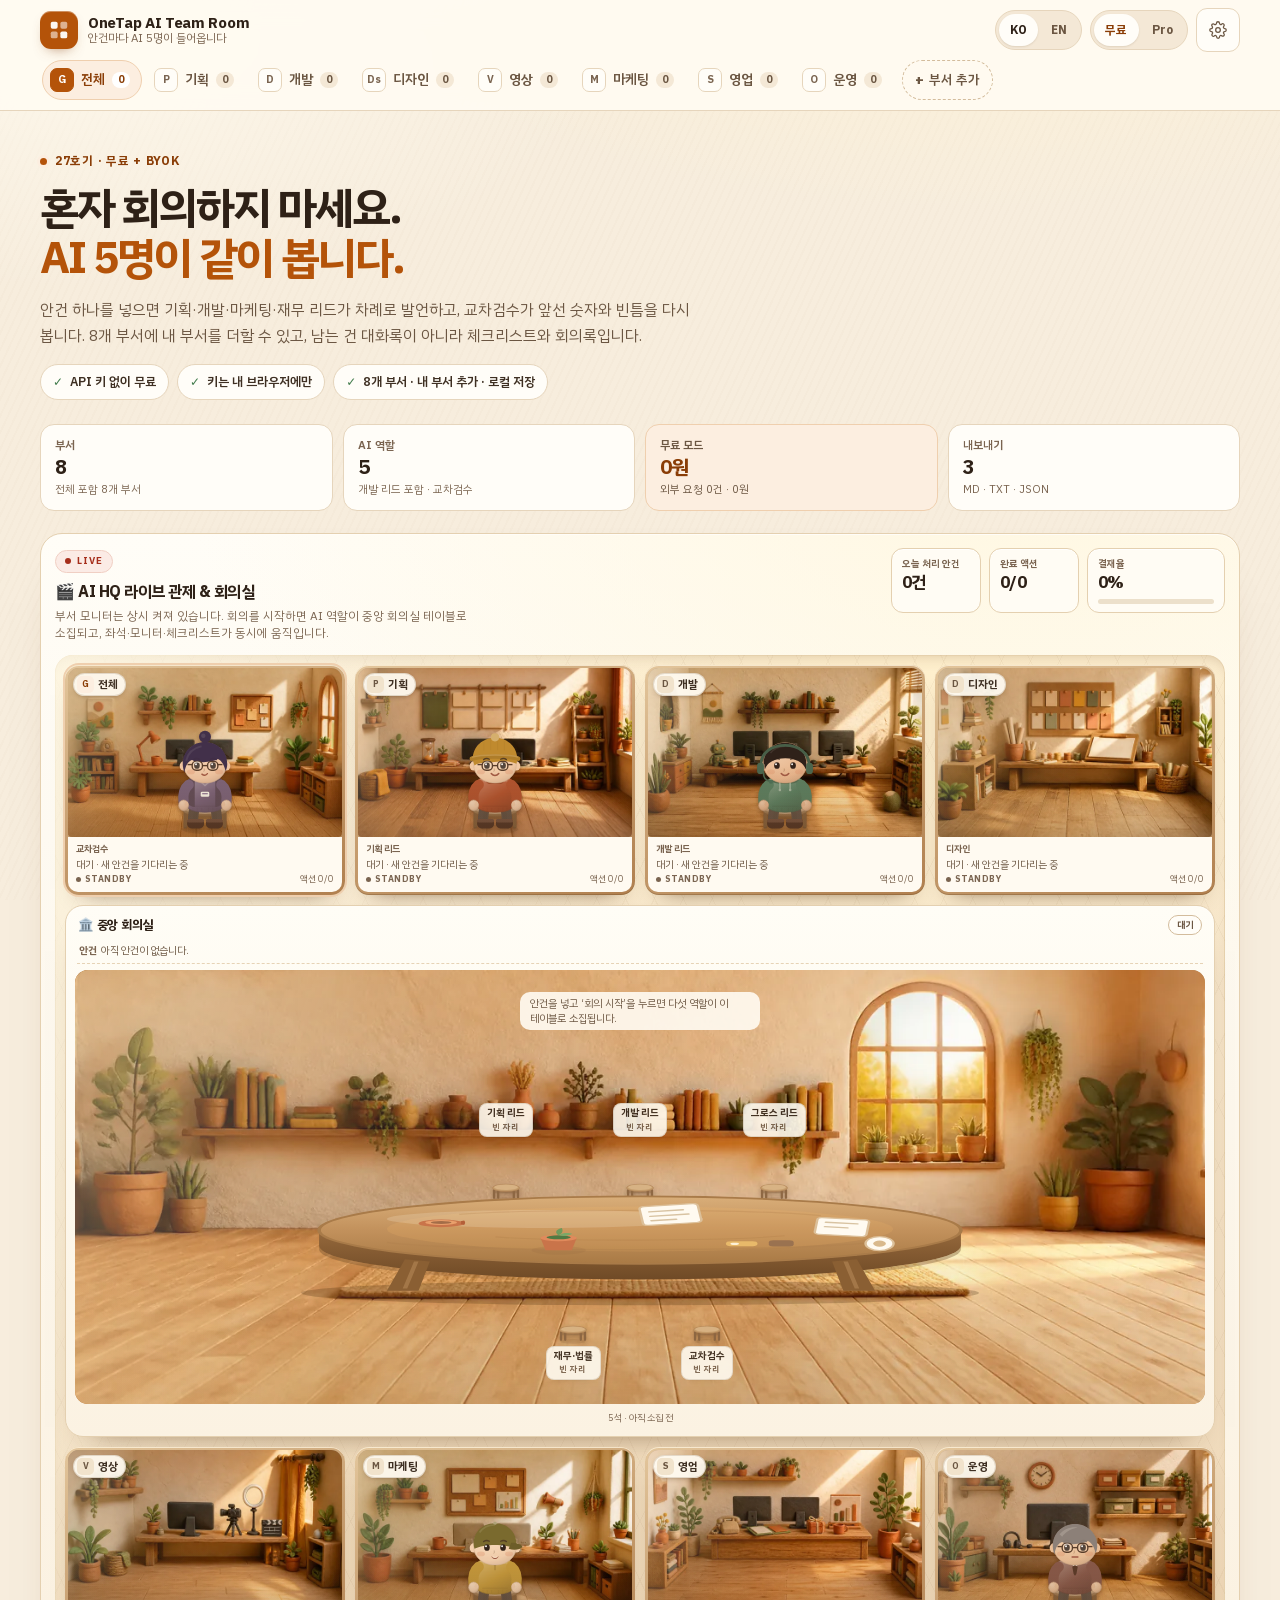
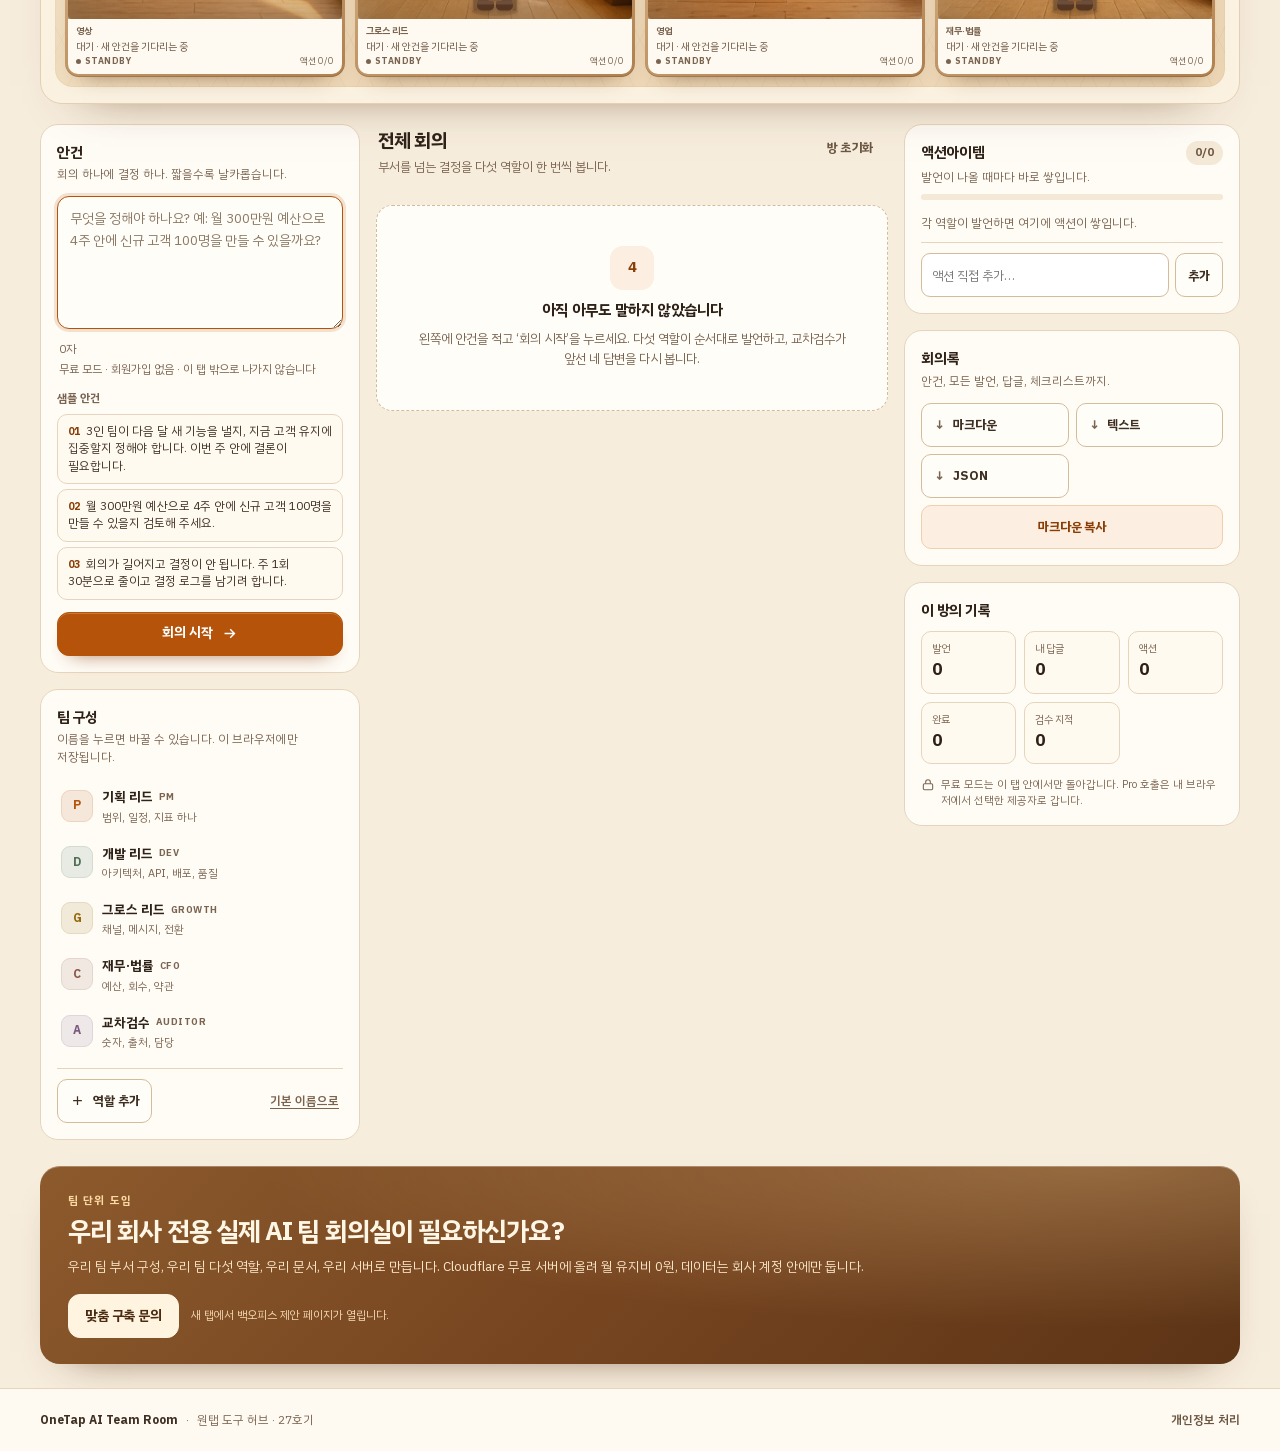
==== commit aa2efa83: "ON AIR 말풍선을 회의실 상단으로 올려 다섯 좌석을 가리지 않게" ====
--- a/index.html
+++ b/index.html
@@ -126,6 +126,11 @@
           <div class="mroom__floor">
             <img class="mroom__bg" src="assets/diorama/meeting.webp" alt="" width="1300" height="500" decoding="async">
             <span class="mroom__sun" aria-hidden="true"></span>
+            <div class="mroom__air" id="mroomAir" hidden>
+              <p class="mroom__airhead"><span class="hq__beacon" aria-hidden="true"></span><span data-i18n="hq.badge.onAir">ON AIR</span><span class="mroom__airwho" id="mroomAirWho"></span></p>
+              <p class="mroom__bubble" id="mroomBubble"></p>
+            </div>
+            <p class="mroom__note" id="mroomNote" data-i18n="hq.room.idle">안건을 넣고 ‘회의 시작’을 누르면 다섯 역할이 이 테이블로 소집됩니다.</p>
             <ul class="mroom__seats mroom__seats--back" id="mroomTop" aria-label="회의실 좌석" data-i18n-aria="hq.seat.label"></ul>
             <div class="mroom__table">
               <svg class="mroom__tabletop" viewBox="0 0 400 120" preserveAspectRatio="none" aria-hidden="true" focusable="false">
@@ -185,11 +190,6 @@
                   <circle cx="306" cy="62" r="2.8" fill="#d9b98c"></circle>
                 </g>
               </svg>
-              <div class="mroom__air" id="mroomAir" hidden>
-                <p class="mroom__airhead"><span class="hq__beacon" aria-hidden="true"></span><span data-i18n="hq.badge.onAir">ON AIR</span><span class="mroom__airwho" id="mroomAirWho"></span></p>
-                <p class="mroom__bubble" id="mroomBubble"></p>
-              </div>
-              <p class="mroom__note" id="mroomNote" data-i18n="hq.room.idle">안건을 넣고 ‘회의 시작’을 누르면 다섯 역할이 이 테이블로 소집됩니다.</p>
             </div>
             <ul class="mroom__seats mroom__seats--front" id="mroomBottom" aria-label="회의실 좌석" data-i18n-aria="hq.seat.label"></ul>
           </div>
--- a/styles.css
+++ b/styles.css
@@ -1388,11 +1388,11 @@
 .monitor__say {
   position: absolute;
   left: 50%;
-  top: 6%;
+  top: 27px;
   z-index: 3;
   transform: translateX(-50%);
   max-width: 88%;
-  padding: 2px 6px 3px;
+  padding: 2px 7px 6px;
   border: 1px solid #e6d3b6;
   border-radius: 8px;
   background: rgba(255, 252, 244, .96);
@@ -1700,7 +1700,7 @@
 .mroom__air {
   position: absolute;
   left: 50%;
-  top: -7%;
+  top: 4%;
   transform: translateX(-50%);
   z-index: 5;
   display: flex;
@@ -1759,7 +1759,7 @@
 .mroom__note {
   position: absolute;
   left: 50%;
-  top: -30%;
+  top: 5%;
   transform: translateX(-50%);
   z-index: 5;
   width: max-content;
@@ -1866,11 +1866,12 @@
   .seat__name { font-size: 8.8px; }
   .seat__body { padding: 1px 4px; }
   .seat__badge { font-size: 8px; }
-  .mroom__air { max-width: 74%; padding: 4px 8px 5px; }
+  .mroom__air { max-width: 78%; padding: 4px 7px 5px; }
   .mroom__bubble { font-size: 9.4px; -webkit-line-clamp: 3; }
   .mroom__note { max-width: 46ch; font-size: 9.6px; padding: 3px 7px; }
-  .mroom__air { top: -8%; }
-  .mroom__note { top: -26%; }
+  .mroom__air { top: 30%; }
+  .monitor__say { top: 22px; font-size: 8.2px; }
+  .mroom__note { top: 36%; }
   .hq__top { flex-direction: column; gap: 10px; }
   .hud { display: grid; width: 100%; grid-template-columns: repeat(3, minmax(0, 1fr)); }
   .hud__cell, .hud__cell--rate { min-width: 0; padding: 7px 8px; }
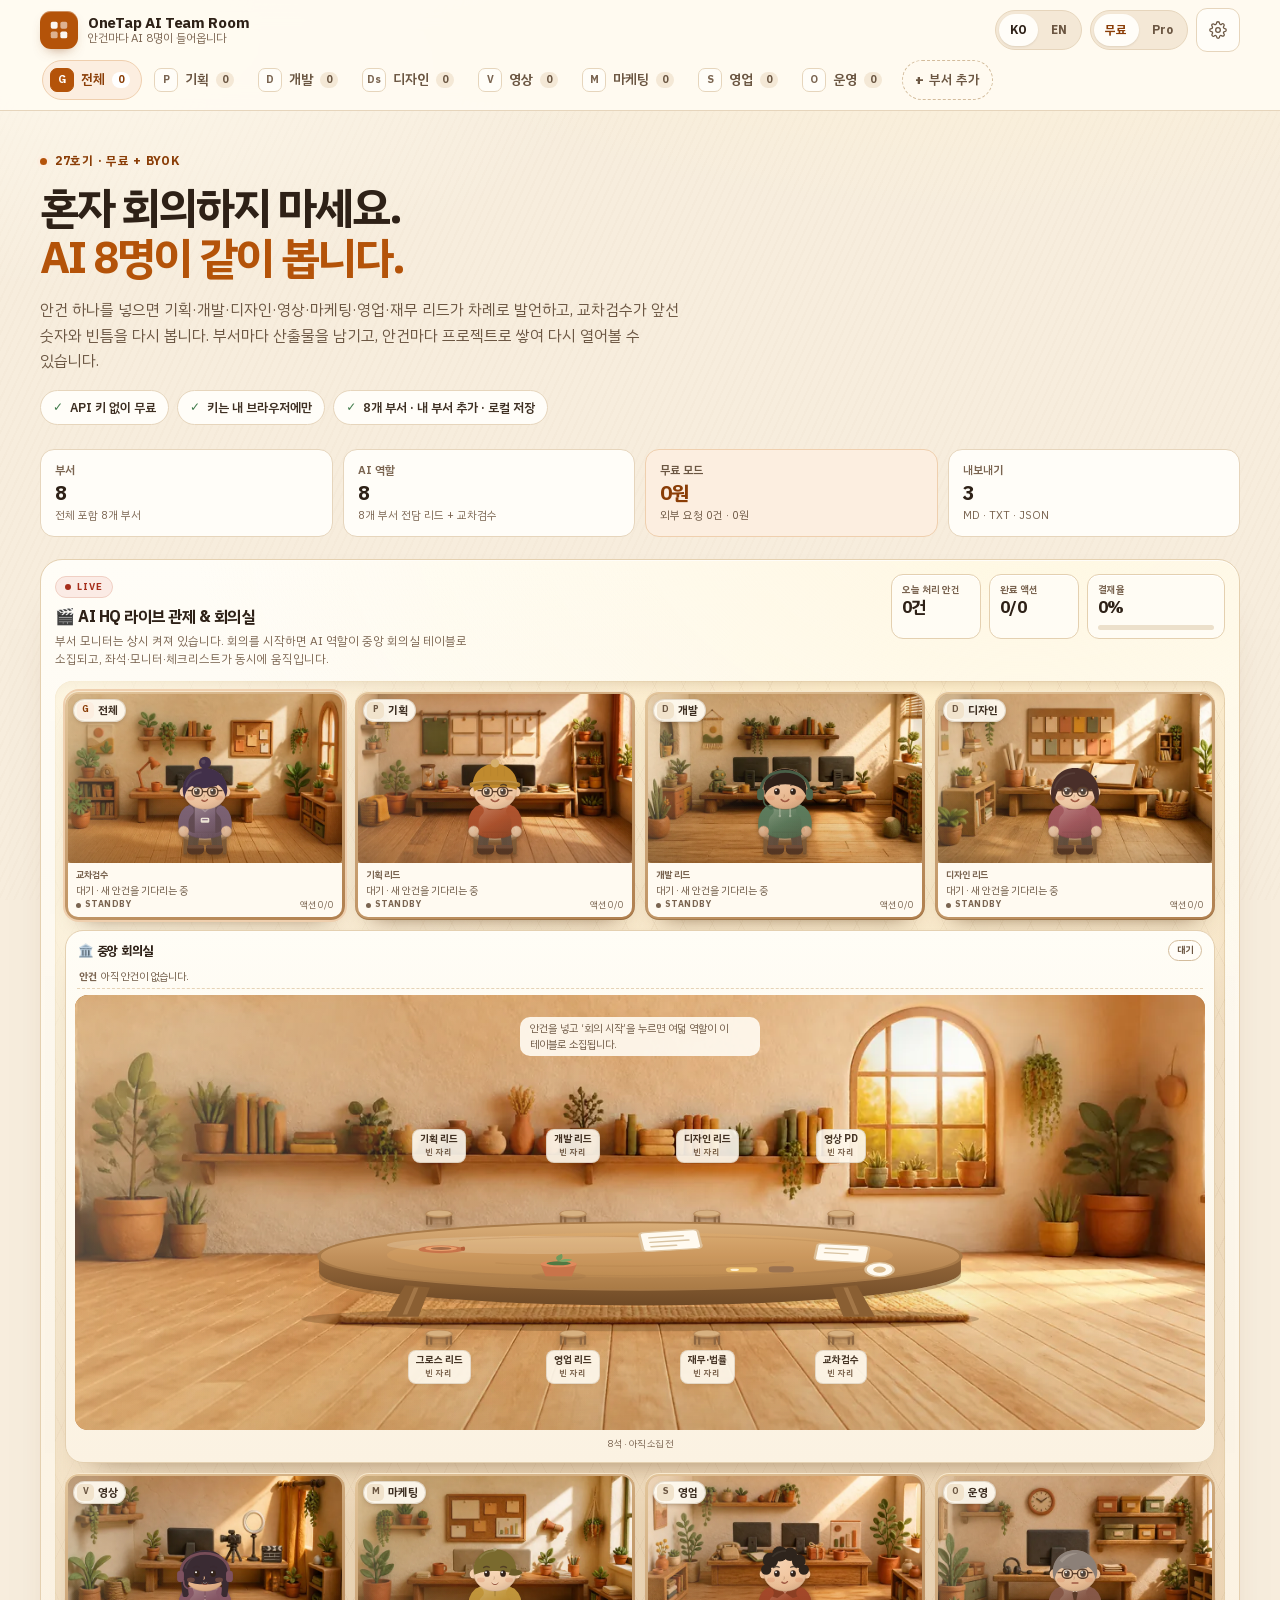
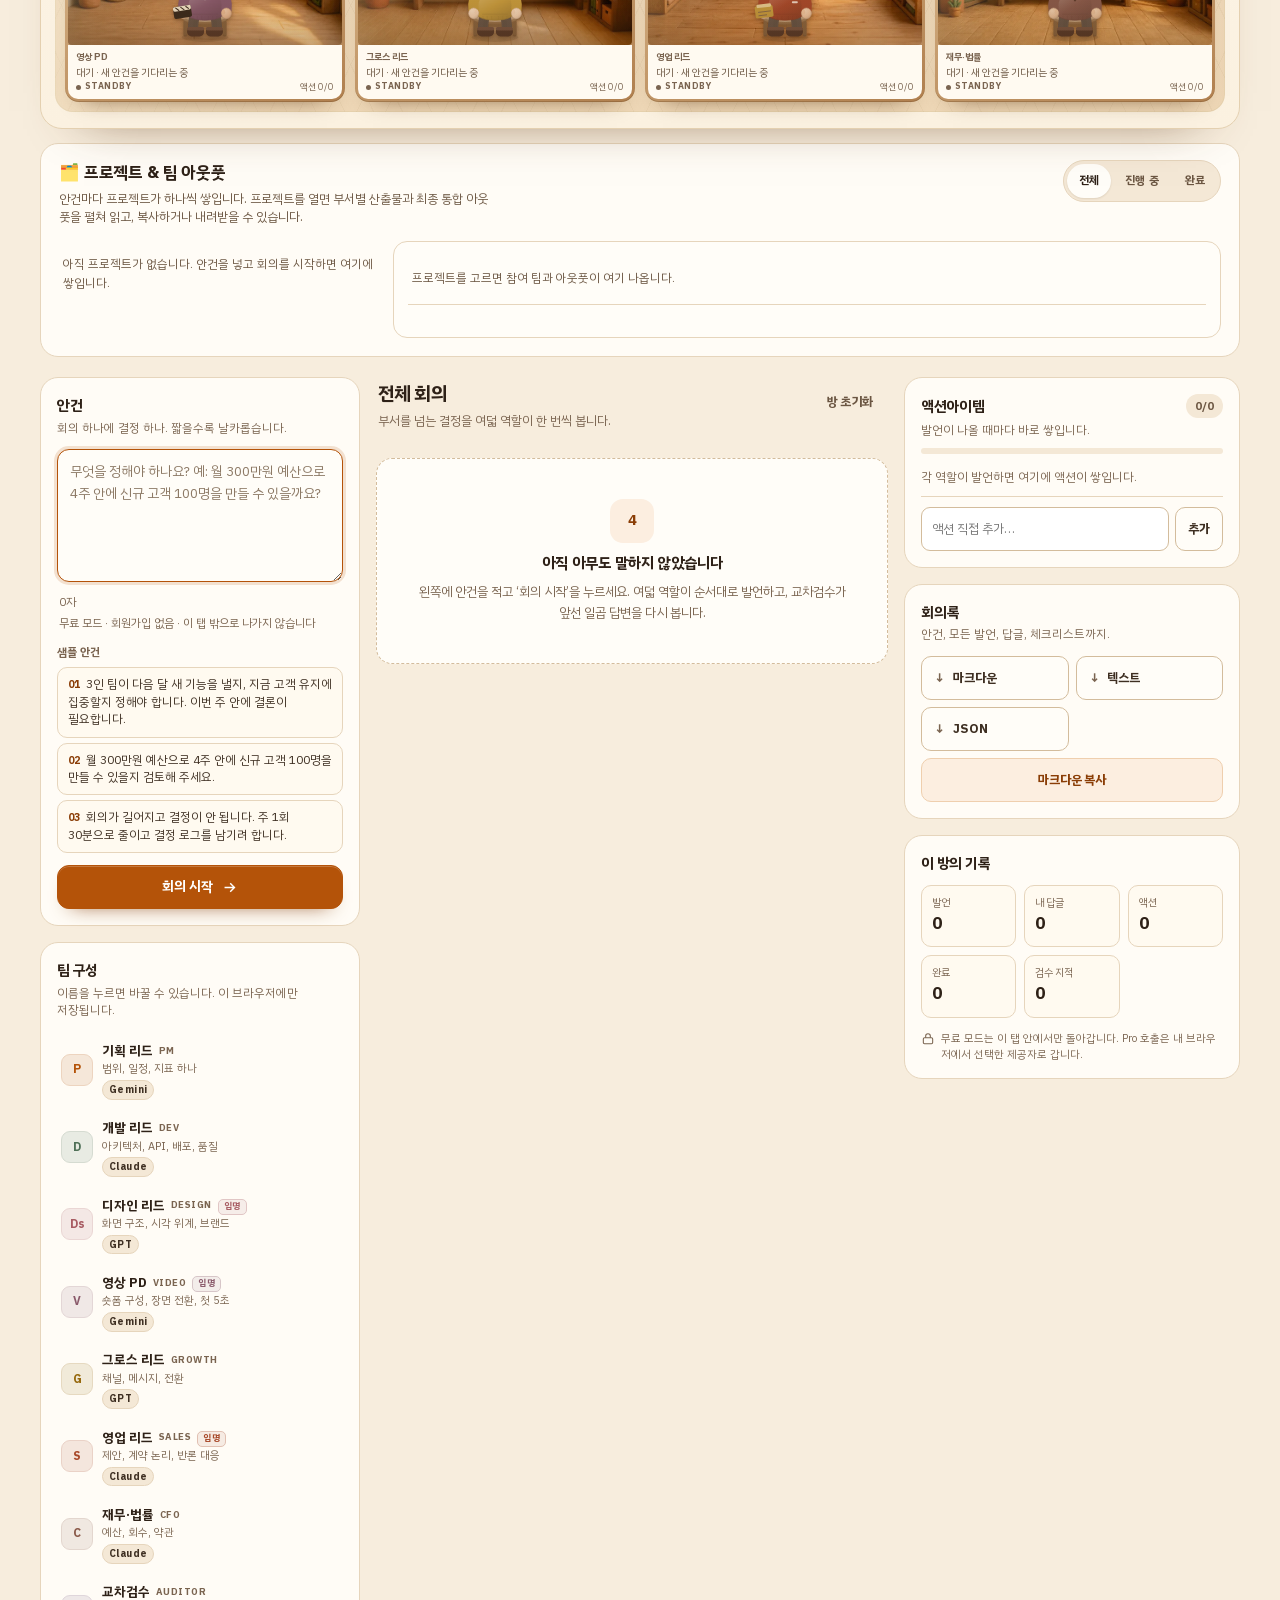
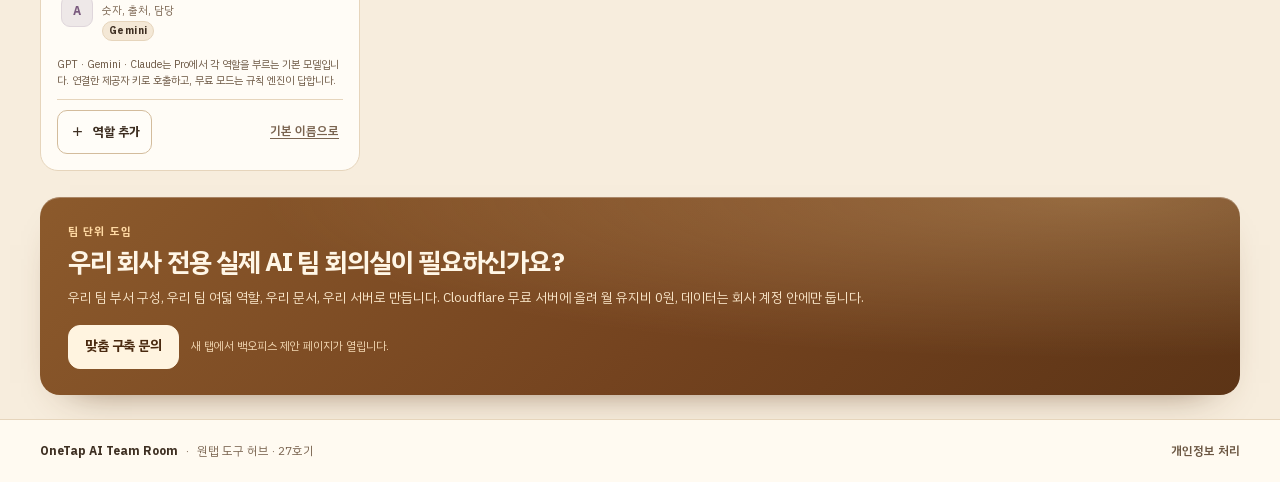
==== commit d346f598: "디자인·영상·영업 전담 AI 임명(8역할) + 프로젝트별 팀 아웃풋 패널" ====
--- a/index.html
+++ b/index.html
@@ -3,8 +3,8 @@
 <head>
 <meta charset="utf-8">
 <meta name="viewport" content="width=device-width, initial-scale=1, viewport-fit=cover">
-<title>원탭 AI 팀 회의실 — AI 5명과 하는 회의</title>
-<meta name="description" content="안건을 한 줄 넣으면 기획·개발·마케팅·재무 리드가 차례로 발언하고, 교차검수가 숫자와 허점을 다시 봅니다. 8개 부서에 원하는 부서를 더하고, 액션 체크리스트와 회의록이 남습니다. API 키 없이 무료.">
+<title>원탭 AI 팀 회의실 — AI 8명과 하는 회의</title>
+<meta name="description" content="안건을 한 줄 넣으면 기획·개발·디자인·영상·마케팅·영업·재무 리드가 차례로 발언하고, 교차검수가 숫자와 허점을 다시 봅니다. 부서마다 산출물을 남기고, 안건마다 프로젝트로 쌓입니다. 8개 부서에 내 부서를 더할 수 있고 API 키 없이 무료입니다.">
 <meta name="robots" content="index, follow">
 <meta name="color-scheme" content="light">
 <meta name="theme-color" content="#F7EDDD">
@@ -12,7 +12,7 @@
 <meta property="og:type" content="website">
 <meta property="og:site_name" content="OneTap AI Team Room">
 <meta property="og:title" content="원탭 AI 팀 회의실 — 혼자 회의하지 마세요">
-<meta property="og:description" content="AI 5명이 안건을 두고 발언하고 교차검수가 숫자를 검수합니다. 8개 부서 + 내 부서 추가. 무료, 회원가입 없음, 키는 내 브라우저에만.">
+<meta property="og:description" content="AI 8명이 안건을 두고 발언하고 교차검수가 숫자를 검수합니다. 부서마다 산출물과 프로젝트 기록이 남습니다. 8개 부서 + 내 부서 추가. 무료, 회원가입 없음, 키는 내 브라우저에만.">
 <meta property="og:url" content="https://marcj81.github.io/onetap-team-room/">
 <meta property="og:locale" content="ko_KR">
 <meta property="og:locale:alternate" content="en_US">
@@ -37,7 +37,7 @@
       </span>
       <span class="brand__text">
         <strong data-i18n="brand.name">OneTap AI Team Room</strong>
-        <span data-i18n="brand.sub">안건마다 AI 5명이 들어옵니다</span>
+        <span data-i18n="brand.sub">안건마다 AI 8명이 들어옵니다</span>
       </span>
     </a>
 
@@ -72,9 +72,9 @@
     <p class="eyebrow"><span class="dot" aria-hidden="true"></span><span data-i18n="hero.eyebrow">27호기 · 무료 + BYOK</span></p>
     <h1 class="hero__title" id="heroTitle">
       <span data-i18n="hero.titleLead">혼자 회의하지 마세요.</span>
-      <span class="accent" data-i18n="hero.titleAccent">AI 5명이 같이 봅니다.</span>
+      <span class="accent" data-i18n="hero.titleAccent">AI 8명이 같이 봅니다.</span>
     </h1>
-    <p class="hero__lead" data-i18n="hero.lead">안건 하나를 넣으면 기획·개발·마케팅·재무 리드가 차례로 발언하고, 교차검수가 앞선 숫자와 빈틈을 다시 봅니다. 8개 부서에 내 부서를 더할 수 있고, 남는 건 대화록이 아니라 체크리스트와 회의록입니다.</p>
+    <p class="hero__lead" data-i18n="hero.lead">안건 하나를 넣으면 기획·개발·디자인·영상·마케팅·영업·재무 리드가 차례로 발언하고, 교차검수가 앞선 숫자와 빈틈을 다시 봅니다. 부서마다 산출물을 남기고, 안건마다 프로젝트로 쌓여 다시 열어볼 수 있습니다.</p>
     <ul class="promises">
       <li><span class="tick" aria-hidden="true">✓</span><span data-i18n="hero.promise1">API 키 없이 무료</span></li>
       <li><span class="tick" aria-hidden="true">✓</span><span data-i18n="hero.promise2">키는 내 브라우저에만</span></li>
@@ -84,7 +84,7 @@
 
   <section class="stats wrap" aria-label="At a glance">
     <div class="stat"><span class="stat__label" data-i18n="stats.rooms">부서</span><strong class="stat__value">8</strong><span class="stat__note" data-i18n="stats.roomsNote">기획 · 개발 · 디자인 · 영상 · 마케팅 · 영업 · 운영</span></div>
-    <div class="stat"><span class="stat__label" data-i18n="stats.roles">AI 역할</span><strong class="stat__value">5</strong><span class="stat__note" data-i18n="stats.rolesNote">개발 리드 포함 · 교차검수</span></div>
+    <div class="stat"><span class="stat__label" data-i18n="stats.roles">AI 역할</span><strong class="stat__value">8</strong><span class="stat__note" data-i18n="stats.rolesNote">8개 부서 전담 리드 + 교차검수</span></div>
     <div class="stat stat--accent"><span class="stat__label" data-i18n="stats.cost">무료 모드</span><strong class="stat__value" data-i18n="stats.costValue">0원</strong><span class="stat__note" data-i18n="stats.costNote">외부 요청 0건 · 0원</span></div>
     <div class="stat"><span class="stat__label" data-i18n="stats.export">내보내기</span><strong class="stat__value">3</strong><span class="stat__note" data-i18n="stats.exportNote">MD · TXT · JSON</span></div>
   </section>
@@ -130,7 +130,7 @@
               <p class="mroom__airhead"><span class="hq__beacon" aria-hidden="true"></span><span data-i18n="hq.badge.onAir">ON AIR</span><span class="mroom__airwho" id="mroomAirWho"></span></p>
               <p class="mroom__bubble" id="mroomBubble"></p>
             </div>
-            <p class="mroom__note" id="mroomNote" data-i18n="hq.room.idle">안건을 넣고 ‘회의 시작’을 누르면 다섯 역할이 이 테이블로 소집됩니다.</p>
+            <p class="mroom__note" id="mroomNote" data-i18n="hq.room.idle">안건을 넣고 ‘회의 시작’을 누르면 여덟 역할이 이 테이블로 소집됩니다.</p>
             <ul class="mroom__seats mroom__seats--back" id="mroomTop" aria-label="회의실 좌석" data-i18n-aria="hq.seat.label"></ul>
             <div class="mroom__table">
               <svg class="mroom__tabletop" viewBox="0 0 400 120" preserveAspectRatio="none" aria-hidden="true" focusable="false">
@@ -201,6 +201,30 @@
     </div>
   </section>
 
+  <section class="projects wrap" id="projectPanel" aria-labelledby="projectTitle">
+    <div class="projects__card">
+      <div class="projects__head">
+        <div class="projects__id">
+          <h2 class="projects__title" id="projectTitle" data-i18n="project.title">🗂️ 프로젝트 &amp; 팀 아웃풋</h2>
+          <p class="projects__sub" data-i18n="project.sub">안건마다 프로젝트가 하나씩 쌓입니다. 부서별 산출물과 최종 통합 아웃풋을 여기서 펼쳐 읽고 복사·내려받기 합니다.</p>
+        </div>
+        <div class="projects__filters" role="group" aria-label="프로젝트 필터" data-i18n-aria="project.filterLabel">
+          <button type="button" class="seg__btn is-on" data-project-filter="all" aria-pressed="true" data-i18n="project.all">전체</button>
+          <button type="button" class="seg__btn" data-project-filter="active" aria-pressed="false" data-i18n="project.active">진행 중</button>
+          <button type="button" class="seg__btn" data-project-filter="done" aria-pressed="false" data-i18n="project.done">완료</button>
+        </div>
+      </div>
+      <div class="projects__body">
+        <ul class="plist" id="projectList" aria-label="프로젝트 목록" data-i18n-aria="project.listLabel"></ul>
+        <div class="pout" id="projectDetail">
+          <div class="pmeta" id="projectMeta"></div>
+          <div class="ptools" id="outputTools"></div>
+          <ul class="outlist" id="outputList"></ul>
+        </div>
+      </div>
+    </div>
+  </section>
+
   <div class="app wrap" id="room">
     <aside class="col col--left" aria-label="Agenda and team">
       <section class="card agenda-card">
@@ -233,6 +257,7 @@
           <p class="card__sub" data-i18n="team.sub">이름을 누르면 바꿀 수 있습니다. 이 브라우저에만 저장됩니다.</p>
         </div>
         <ul class="roster" id="roster"></ul>
+        <p class="roster__note" data-i18n="team.modelNote">GPT · Gemini · Claude는 Pro에서 이 역할을 부르는 기본 모델입니다. 연결한 제공자 키로 호출하고, 무료 모드는 규칙 엔진이 답합니다.</p>
         <div class="team-foot">
           <button type="button" class="btn btn--ghost btn--sm" id="addRoleBtn">
             <svg viewBox="0 0 24 24" width="15" height="15" fill="none" stroke="currentColor" stroke-width="2" aria-hidden="true"><path d="M12 5v14M5 12h14"/></svg>
@@ -247,7 +272,7 @@
       <div class="thread-head">
         <div>
           <h2 class="thread-title" id="threadTitle">전체 회의</h2>
-          <p class="thread-sub" id="threadSub">부서를 넘는 결정을 다섯 역할이 한 번씩 봅니다.</p>
+          <p class="thread-sub" id="threadSub">부서를 넘는 결정을 여덟 역할이 한 번씩 봅니다.</p>
         </div>
         <div class="thread-tools">
           <button type="button" class="btn btn--ghost btn--sm" id="continueBtn" hidden>
@@ -390,7 +415,10 @@
         <select id="roleFocus">
           <option value="pm" data-i18n="team.focusPm">범위, 일정, 지표 하나</option>
           <option value="dev" data-i18n="team.focusDev">아키텍처, API, 배포, 품질</option>
+          <option value="design" data-i18n="team.focusDesign">화면 구조, 시각 위계, 브랜드</option>
+          <option value="video" data-i18n="team.focusVideo">숏폼 구성, 장면 전환, 첫 5초</option>
           <option value="growth" data-i18n="team.focusGrowth">채널, 메시지, 전환</option>
+          <option value="sales" data-i18n="team.focusSales">제안, 계약 논리, 반론 대응</option>
           <option value="cfo" data-i18n="team.focusCfo">예산, 회수, 약관</option>
           <option value="auditor" data-i18n="team.focusAuditor">숫자, 출처, 담당</option>
         </select>
@@ -412,7 +440,7 @@
       <h2 id="roomTitle" data-i18n="room.addTitle">부서 추가</h2>
       <button type="button" class="icon-btn icon-btn--plain" data-close="room" aria-label="Close">✕</button>
     </div>
-    <p class="modal__sub" data-i18n="room.sub">부서 이름을 넣으면 그 부서 맥락으로 5명이 발언합니다. 이 브라우저에만 저장됩니다.</p>
+    <p class="modal__sub" data-i18n="room.sub">부서 이름을 넣으면 그 부서 맥락으로 8명이 발언합니다. 이 브라우저에만 저장됩니다.</p>
     <form id="roomForm" class="pro-form">
       <div class="field">
         <label for="roomName" data-i18n="room.nameLabel">부서 이름</label>
--- a/styles.css
+++ b/styles.css
@@ -648,10 +648,43 @@
   display: block;
   font-size: 11px;
   color: var(--muted-2);
+  line-height: 1.35;
   white-space: nowrap;
   overflow: hidden;
   text-overflow: ellipsis;
 }
+.roster__appointed {
+  display: inline-block;
+  margin-left: 6px;
+  padding: 0 5px;
+  border-radius: 5px;
+  border: 1px solid color-mix(in srgb, var(--role, #b45309) 34%, #fffdf8);
+  background: color-mix(in srgb, var(--role, #b45309) 10%, #fffdf8);
+  color: var(--role, #b45309);
+  font-size: 9px;
+  font-weight: 800;
+  letter-spacing: .06em;
+  vertical-align: 1px;
+}
+.roster__model {
+  display: inline-block;
+  margin-top: 3px;
+  padding: 1px 6px;
+  border-radius: 999px;
+  background: var(--surface-2);
+  border: 1px solid var(--line);
+  color: var(--ink-2);
+  font-size: 10px;
+  font-weight: 800;
+  letter-spacing: .04em;
+}
+.roster__note {
+  margin: 8px 0 0;
+  font-size: 10.6px;
+  line-height: 1.5;
+  color: var(--muted);
+}
+.badge--model { background: var(--surface-2); color: var(--ink-2); border: 1px solid var(--line); }
 .roster__edit { display: flex; gap: 5px; align-items: center; margin-top: 4px; }
 .roster__edit input {
   width: 100%;
@@ -1388,7 +1421,7 @@
 .monitor__say {
   position: absolute;
   left: 50%;
-  top: 27px;
+  top: 35px;
   z-index: 3;
   transform: translateX(-50%);
   max-width: 88%;
@@ -1406,6 +1439,7 @@
   display: -webkit-box;
   -webkit-line-clamp: 2;
   -webkit-box-orient: vertical;
+  max-height: 2.85em;
   overflow: hidden;
   animation: sayIn .22s ease both;
 }
@@ -1621,7 +1655,7 @@
 .mroom__seats--back { top: 30%; align-items: flex-start; z-index: 2; }
 .mroom__seats--back .seat { flex-direction: column-reverse; padding-bottom: 0; }
 .mroom__seats--back .seat__body { margin-bottom: 1px; }
-.mroom__seats--front { top: 71%; z-index: 4; }
+.mroom__seats--front { top: 66%; z-index: 4; }
 
 .seat {
   flex: 1 1 0;
@@ -1783,6 +1817,70 @@
 }
 
 /* ── responsive ──────────────────────────────────────────────────────── */
+
+/* ── projects & team outputs ──────────────────────── */
+.projects { padding-top: 14px; }
+.projects__card {
+  padding: 16px 18px 18px;
+  border: 1px solid var(--line);
+  border-radius: 18px;
+  background: var(--surface);
+}
+.projects__head { display: flex; align-items: flex-start; justify-content: space-between; gap: 14px; flex-wrap: wrap; }
+.projects__id { min-width: 0; }
+.projects__title { margin: 0 0 4px; font-size: 16.5px; letter-spacing: -.01em; color: var(--ink); }
+.projects__sub { margin: 0; max-width: 62ch; font-size: 12.4px; line-height: 1.5; color: var(--muted); }
+.projects__filters { display: inline-flex; gap: 2px; padding: 3px; border: 1px solid var(--line); border-radius: 999px; background: var(--surface-2); }
+.projects__filters .seg__btn { min-height: 34px; padding: 0 12px; border-radius: 999px; font-size: 11.5px; }
+.projects__body { display: grid; grid-template-columns: minmax(240px, 320px) minmax(0, 1fr); gap: 14px; margin-top: 14px; align-items: start; }
+.plist { list-style: none; margin: 0; padding: 0; display: flex; flex-direction: column; gap: 5px; max-height: 460px; overflow-y: auto; }
+.plist__btn {
+  display: block; width: 100%; text-align: left; padding: 9px 11px;
+  border: 1px solid var(--line); border-radius: 12px; background: #fffdf8;
+  transition: border-color .16s ease, background-color .16s ease;
+}
+.plist__btn:hover { border-color: var(--accent-line); background: #fdf5e9; }
+.plist__row.is-on .plist__btn { border-color: var(--accent); box-shadow: inset 3px 0 0 var(--accent); background: #fdf3e2; }
+.plist__top { display: flex; align-items: flex-start; justify-content: space-between; gap: 8px; }
+.plist__title { font-size: 12.6px; font-weight: 700; color: var(--ink); line-height: 1.35; }
+.plist__status { flex: 0 0 auto; padding: 1px 6px; border-radius: 999px; font-size: 9.6px; font-weight: 800; letter-spacing: .03em; }
+.plist__status.is-active { background: var(--accent-soft, #fbebd6); color: var(--accent-ink, #8a4207); }
+.plist__status.is-done { background: var(--ok-soft, #e7f0e4); color: var(--ok, #3f6b3c); }
+.plist__meta { display: block; margin-top: 4px; font-size: 10.6px; color: var(--muted); }
+.plist__bar { display: block; height: 4px; margin-top: 6px; border-radius: 999px; background: var(--surface-3); overflow: hidden; }
+.plist__bar i { display: block; height: 100%; background: var(--accent); border-radius: inherit; }
+.plist__empty, .out__empty, .pout__empty { margin: 0; padding: 14px 4px; font-size: 12px; color: var(--muted); line-height: 1.6; }
+.pout { min-width: 0; border: 1px solid var(--line); border-radius: 14px; background: #fffdf8; padding: 13px 14px 14px; }
+.pmeta__top { display: flex; align-items: flex-start; justify-content: space-between; gap: 10px; }
+.pmeta__title { margin: 0; font-size: 14.5px; color: var(--ink); line-height: 1.35; }
+.pmeta__status { flex: 0 0 auto; padding: 2px 8px; border-radius: 999px; font-size: 10px; font-weight: 800; }
+.pmeta__status.is-active { background: var(--accent-soft, #fbebd6); color: var(--accent-ink, #8a4207); }
+.pmeta__status.is-done { background: var(--ok-soft, #e7f0e4); color: var(--ok, #3f6b3c); }
+.pmeta__agenda { margin: 6px 0 10px; font-size: 12px; line-height: 1.55; color: var(--muted); }
+.pmeta__grid { display: grid; grid-template-columns: repeat(2, minmax(0, 1fr)); gap: 8px 14px; margin: 0 0 10px; }
+.pmeta__grid dt { font-size: 10px; font-weight: 800; letter-spacing: .05em; color: var(--muted-2); text-transform: uppercase; }
+.pmeta__grid dd { margin: 3px 0 0; font-size: 12px; color: var(--ink-2); }
+.pmeta__teams { display: flex; flex-wrap: wrap; gap: 4px; }
+.pmeta__team { display: inline-flex; align-items: center; gap: 4px; padding: 1px 7px; border-radius: 999px; border: 1px solid color-mix(in srgb, var(--role, #b45309) 28%, #fffdf8); background: color-mix(in srgb, var(--role, #b45309) 8%, #fffdf8); font-size: 10.6px; font-weight: 700; color: var(--ink-2); }
+.pmeta__team i { font-style: normal; font-size: 9px; font-weight: 800; letter-spacing: .04em; color: var(--muted); }
+.pmeta__now { display: inline-block; padding: 2px 8px; border-radius: 999px; background: var(--surface-2); font-size: 10px; font-weight: 800; color: var(--muted); }
+.ptools { display: flex; align-items: center; flex-wrap: wrap; gap: 6px; padding: 8px 0 10px; border-top: 1px solid var(--line); margin-top: 2px; }
+.ptools__label { font-size: 10.4px; font-weight: 800; letter-spacing: .04em; color: var(--muted-2); margin-right: 2px; }
+.outlist { list-style: none; margin: 0; padding: 0; display: flex; flex-direction: column; gap: 6px; }
+.out { border: 1px solid var(--line); border-radius: 11px; background: var(--surface); overflow: hidden; }
+.out--final { border-color: var(--accent-line); background: #fff8ea; }
+.out summary { display: flex; align-items: center; gap: 8px; padding: 9px 11px; cursor: pointer; list-style: none; }
+.out summary::-webkit-details-marker { display: none; }
+.out summary::before { content: '▸'; color: var(--muted-2); font-size: 10px; transition: transform .15s ease; }
+.out[open] summary::before { transform: rotate(90deg); }
+.out__title { font-size: 12.6px; font-weight: 800; color: var(--ink); }
+.out__who { margin-left: auto; font-size: 10.4px; color: var(--muted); white-space: nowrap; }
+.out__n { flex: 0 0 auto; min-width: 18px; text-align: center; padding: 0 5px; border-radius: 999px; background: var(--surface-2); font-size: 9.6px; font-weight: 800; color: var(--muted); }
+.out__lines { list-style: none; margin: 0; padding: 0 12px 4px 26px; display: flex; flex-direction: column; gap: 3px; }
+.out__lines li { position: relative; font-size: 12px; line-height: 1.55; color: var(--ink-2); }
+.out__lines li::before { content: '·'; position: absolute; left: -10px; color: var(--accent); font-weight: 800; }
+.out__foot { padding: 4px 10px 9px 26px; }
+.out__foot .btn { min-height: 36px; }
 
 @media (max-width: 1180px) {
   .app { grid-template-columns: 300px minmax(0, 1fr); }
@@ -1855,6 +1953,11 @@
 }
 
 @media (max-width: 760px) {
+  .projects__body { grid-template-columns: 1fr; }
+  .plist { max-height: 300px; }
+  .pmeta__grid { grid-template-columns: 1fr 1fr; }
+  .projects__card { padding: 13px 12px 14px; }
+  .seat__name { font-size: 9px; }
   .hq { padding-top: 10px; }
   .mroom { padding: 7px; }
   .mroom__floor { aspect-ratio: 16 / 11; }
@@ -1870,7 +1973,8 @@
   .mroom__bubble { font-size: 9.4px; -webkit-line-clamp: 3; }
   .mroom__note { max-width: 46ch; font-size: 9.6px; padding: 3px 7px; }
   .mroom__air { top: 30%; }
-  .monitor__say { top: 22px; font-size: 8.2px; }
+  .monitor__say { top: 34px; font-size: 8.2px; }
+  .monitor__head { padding: 1px 6px 1px 2px; }
   .mroom__note { top: 36%; }
   .hq__top { flex-direction: column; gap: 10px; }
   .hud { display: grid; width: 100%; grid-template-columns: repeat(3, minmax(0, 1fr)); }
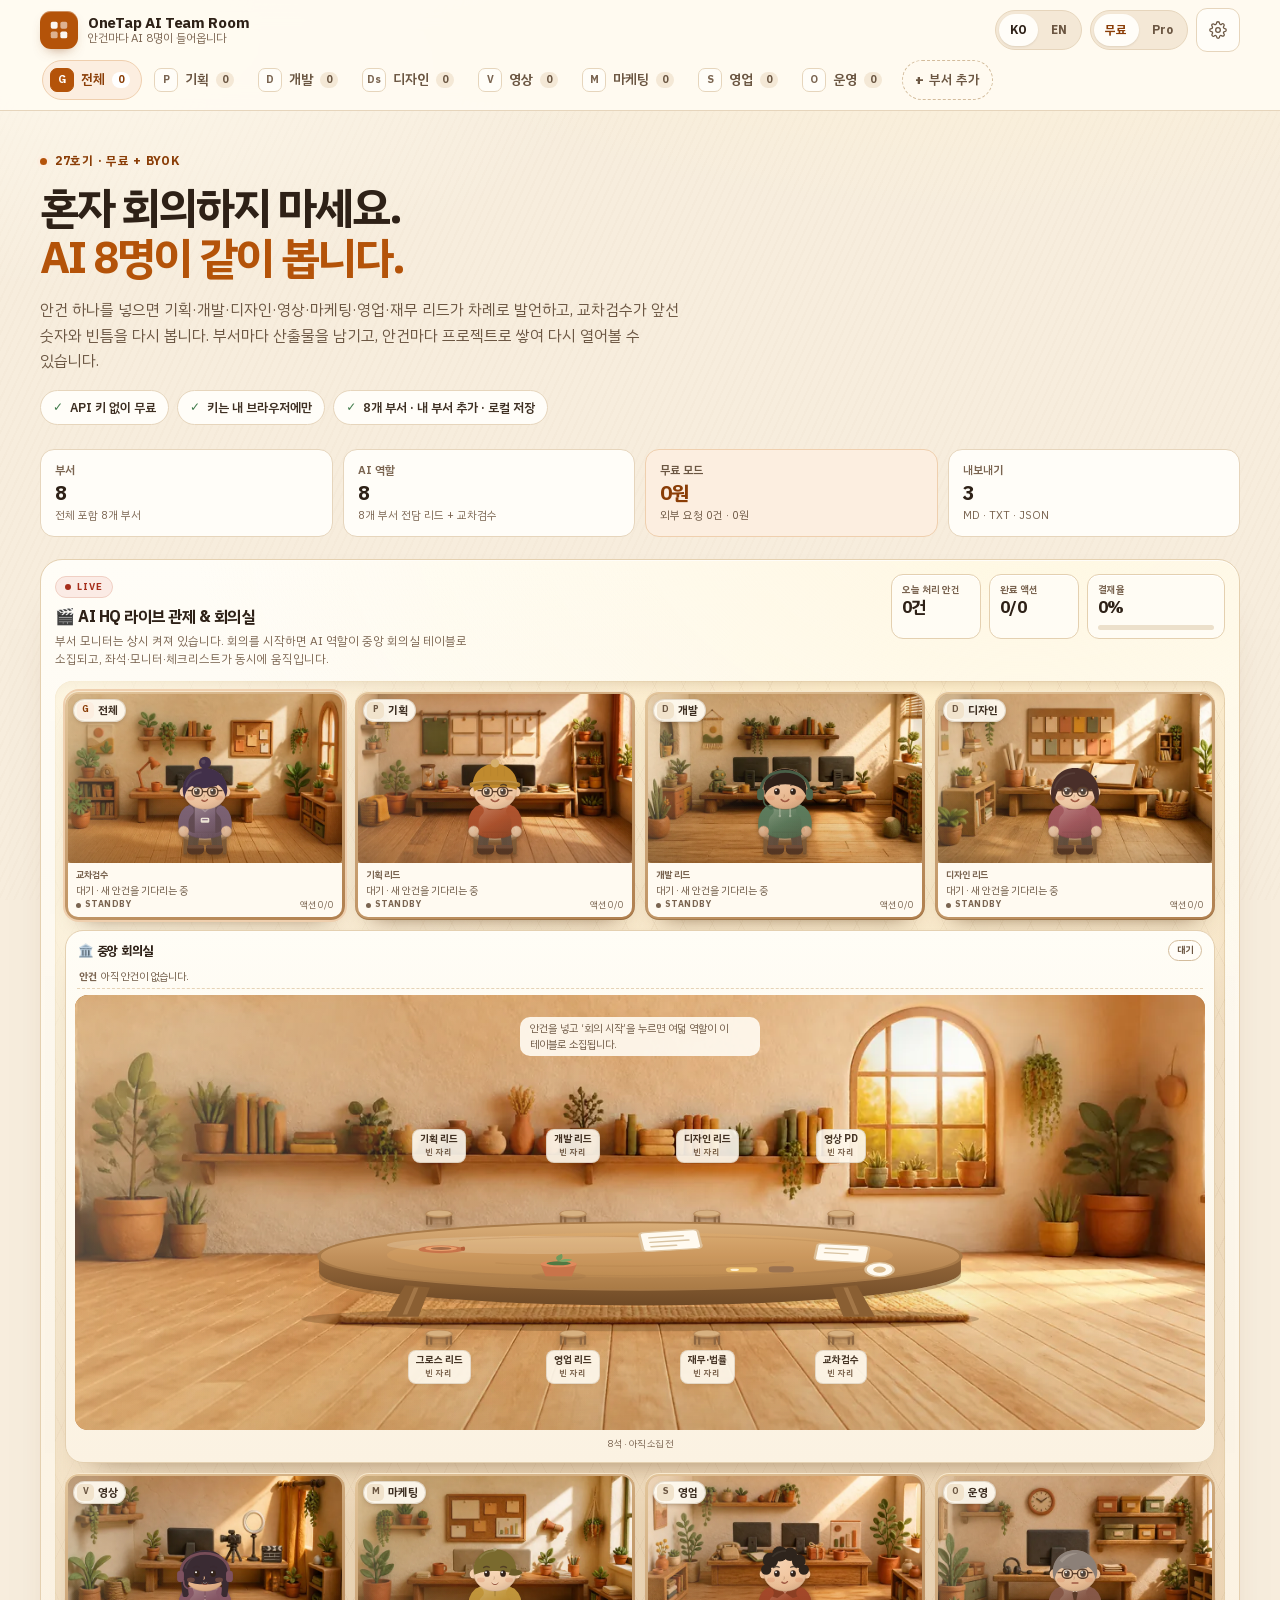
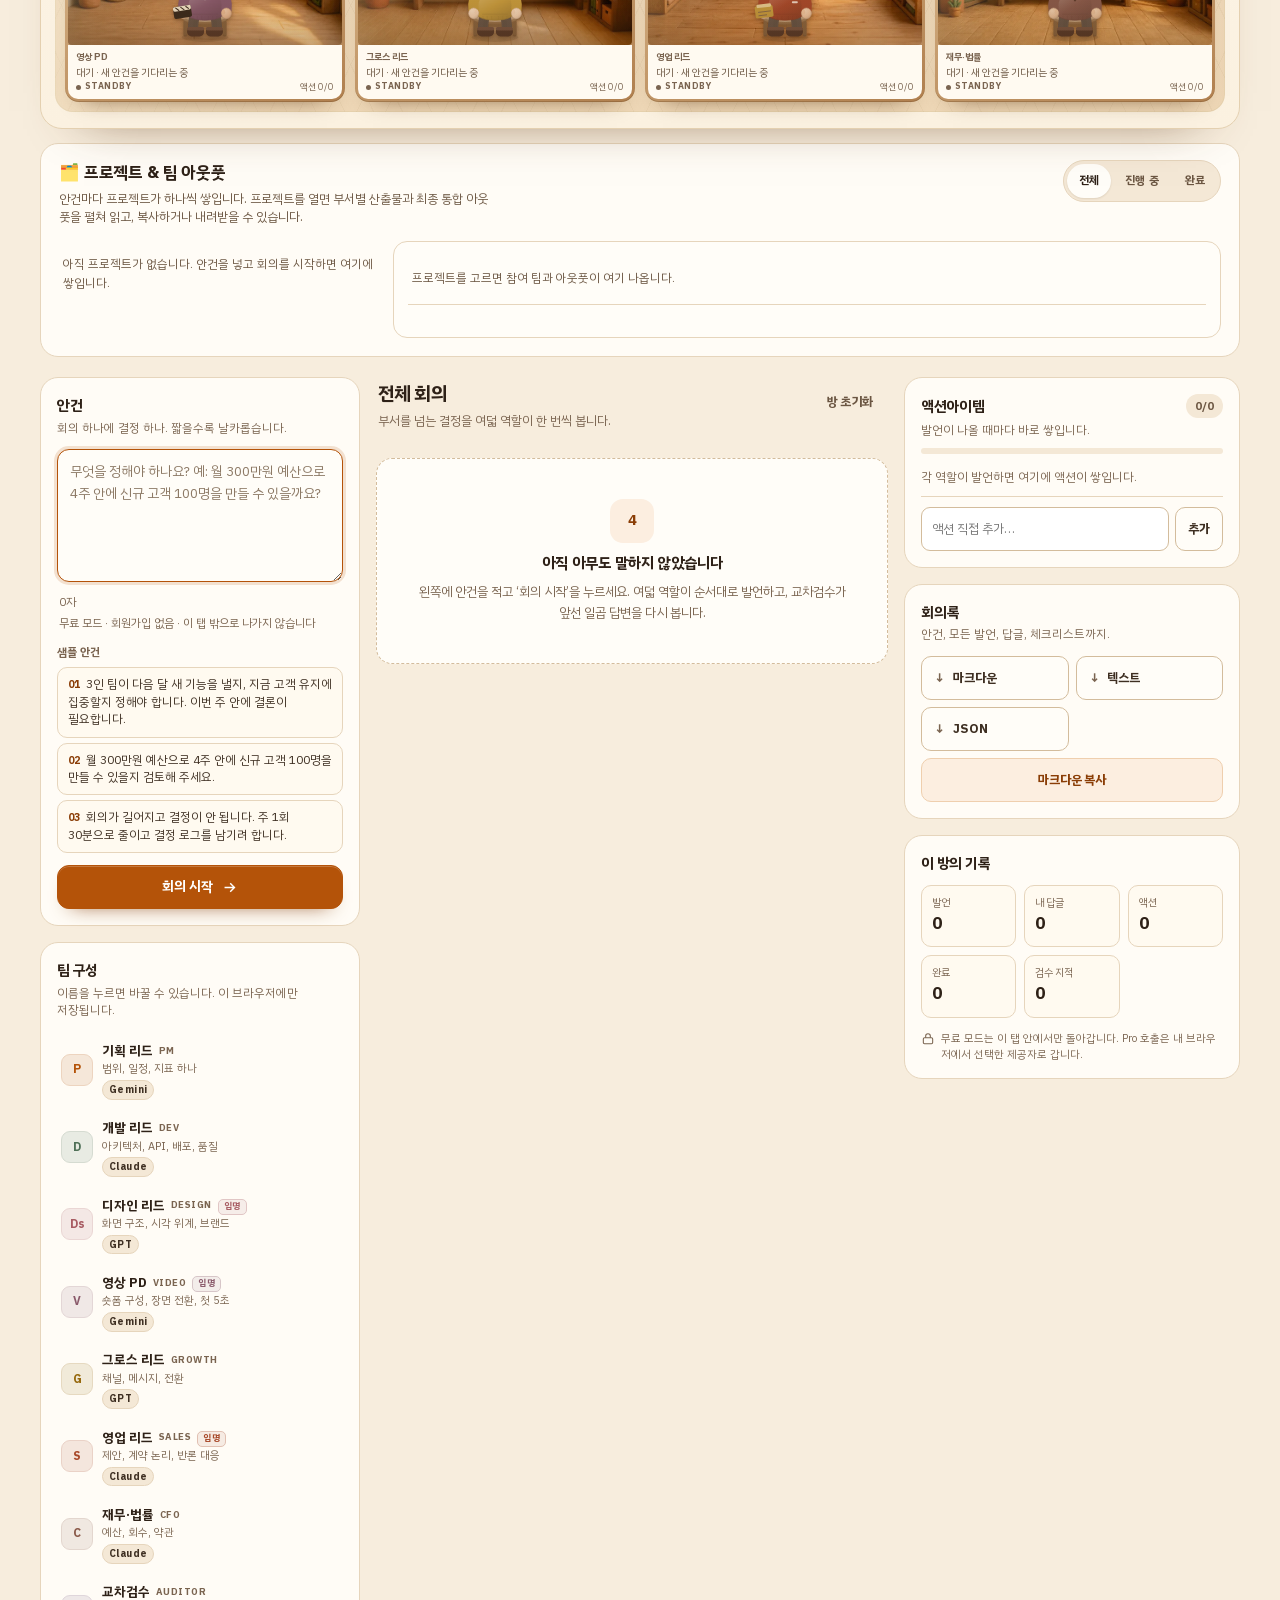
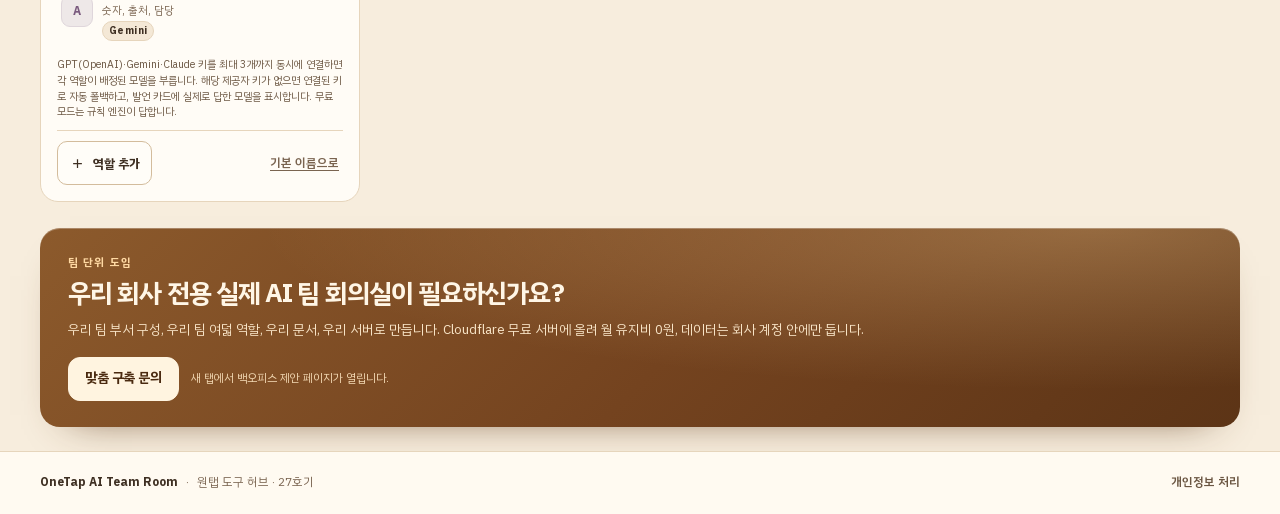
==== commit 5915a646: "Pro 연결을 3사 동시 지원으로 확장 — 제공자별 키 슬롯·부서별 분기 호출·자동 폴백 - Pro 모달을 OpenAI·Gemini·Claude 3개 슬롯으로 재구성 (모델·키 각" ====
--- a/index.html
+++ b/index.html
@@ -63,6 +63,7 @@
           <circle cx="12" cy="12" r="3.1"/><path d="M19.4 15a1.6 1.6 0 0 0 .32 1.77l.06.06a2 2 0 1 1-2.83 2.83l-.06-.06a1.6 1.6 0 0 0-1.77-.32 1.6 1.6 0 0 0-.97 1.47V21a2 2 0 1 1-4 0v-.11a1.6 1.6 0 0 0-1.05-1.47 1.6 1.6 0 0 0-1.77.32l-.06.06a2 2 0 1 1-2.83-2.83l.06-.06A1.6 1.6 0 0 0 4.6 15a1.6 1.6 0 0 0-1.47-.97H3a2 2 0 1 1 0-4h.11A1.6 1.6 0 0 0 4.6 9a1.6 1.6 0 0 0-.32-1.77l-.06-.06a2 2 0 1 1 2.83-2.83l.06.06A1.6 1.6 0 0 0 9 4.6a1.6 1.6 0 0 0 .97-1.47V3a2 2 0 1 1 4 0v.11A1.6 1.6 0 0 0 15 4.6a1.6 1.6 0 0 0 1.77-.32l.06-.06a2 2 0 1 1 2.83 2.83l-.06.06A1.6 1.6 0 0 0 19.4 9v.11a1.6 1.6 0 0 0 1.47.97H21a2 2 0 1 1 0 4h-.11a1.6 1.6 0 0 0-1.49.92z"/>
         </svg>
       </button>
+      <span class="pro-count" id="proCount" hidden aria-hidden="true"></span>
     </div>
   </div>
 </header>
@@ -358,42 +359,95 @@
 <!-- Pro panel -->
 <div class="modal" id="proModal" hidden>
   <div class="modal__backdrop" data-close="pro"></div>
-  <div class="modal__panel" role="dialog" aria-modal="true" aria-labelledby="proTitle">
+  <div class="modal__panel modal__panel--pro" role="dialog" aria-modal="true" aria-labelledby="proTitle">
     <div class="modal__head">
       <h2 id="proTitle" data-i18n="pro.title">Pro 연결</h2>
       <button type="button" class="icon-btn icon-btn--plain" data-close="pro" aria-label="Close">✕</button>
     </div>
-    <p class="modal__sub" data-i18n="pro.sub">내 키를 씁니다. 호출은 이 브라우저에서 제공자로 바로 가고, 우리 서버를 거치지 않습니다.</p>
+    <p class="modal__sub" data-i18n="pro.sub">세 제공자의 키를 한 화면에서 각각 저장합니다. 키는 이 브라우저에서 해당 제공자로만 전송되고, 우리 서버를 거치지 않습니다.</p>
+    <div class="pro-status" id="proStatus">
+      <span class="pro-status__label" data-i18n="pro.status">상태</span>
+      <span class="pro-status__value" id="proStatusValue">No key yet</span>
+      <span class="pro-status__badge" id="proStatusBadge" hidden>0/3</span>
+    </div>
     <form id="proForm" class="pro-form">
-      <div class="field">
-        <label for="proProvider" data-i18n="pro.provider">제공자</label>
-        <select id="proProvider">
-          <option value="openai">OpenAI</option>
-          <option value="gemini">Google Gemini</option>
-          <option value="claude">Anthropic Claude</option>
-        </select>
-      </div>
-      <div class="field">
-        <label for="proModel" data-i18n="pro.model">모델</label>
-        <input type="text" id="proModel" autocomplete="off" spellcheck="false" value="gpt-4o-mini">
-      </div>
-      <div class="field">
-        <label for="proKey" data-i18n="pro.key">API 키</label>
-        <input type="password" id="proKey" autocomplete="off" spellcheck="false" placeholder="sk-…">
-        <p class="hint" data-i18n="pro.keyHint">이 브라우저의 localStorage에만 저장됩니다. 언제든 지울 수 있습니다.</p>
-      </div>
-      <div class="pro-status" id="proStatus">
-        <span class="pro-status__label" data-i18n="pro.status">상태</span>
-        <span class="pro-status__value" id="proStatusValue">No key yet</span>
-      </div>
+      <section class="pro-slot" data-pro-slot="openai" data-pro-provider="openai">
+        <header class="pro-slot__head">
+          <span class="pro-slot__title"><b>OpenAI</b><em>GPT</em></span>
+          <span class="pro-slot__badge" data-pro-badge="openai">Not connected</span>
+        </header>
+        <div class="pro-slot__grid">
+          <div class="field">
+            <label for="proModelOpenai" data-i18n="pro.model">모델</label>
+            <input type="text" id="proModelOpenai" data-pro-model="openai" autocomplete="off" spellcheck="false" value="gpt-4o-mini">
+          </div>
+          <div class="field">
+            <label for="proKeyOpenai" data-i18n="pro.key">API 키</label>
+            <input type="password" id="proKeyOpenai" data-pro-key="openai" autocomplete="off" spellcheck="false" placeholder="sk-…">
+          </div>
+        </div>
+        <p class="pro-slot__saved" data-pro-saved="openai" hidden></p>
+        <div class="pro-slot__actions">
+          <button type="button" class="btn btn--primary btn--sm" data-pro-save="openai" data-i18n="pro.saveOne">저장</button>
+          <button type="button" class="btn btn--quiet btn--sm" data-pro-clear="openai" data-i18n="pro.deleteOne">키 삭제</button>
+          <button type="button" class="link-btn" data-pro-reset-model="openai" data-i18n="pro.resetModel">기본 모델</button>
+        </div>
+      </section>
+
+      <section class="pro-slot" data-pro-slot="gemini" data-pro-provider="gemini">
+        <header class="pro-slot__head">
+          <span class="pro-slot__title"><b>Google Gemini</b><em>Gemini</em></span>
+          <span class="pro-slot__badge" data-pro-badge="gemini">Not connected</span>
+        </header>
+        <div class="pro-slot__grid">
+          <div class="field">
+            <label for="proModelGemini" data-i18n="pro.model">모델</label>
+            <input type="text" id="proModelGemini" data-pro-model="gemini" autocomplete="off" spellcheck="false" value="gemini-2.5-flash">
+          </div>
+          <div class="field">
+            <label for="proKeyGemini" data-i18n="pro.key">API 키</label>
+            <input type="password" id="proKeyGemini" data-pro-key="gemini" autocomplete="off" spellcheck="false" placeholder="AIza…">
+          </div>
+        </div>
+        <p class="pro-slot__saved" data-pro-saved="gemini" hidden></p>
+        <div class="pro-slot__actions">
+          <button type="button" class="btn btn--primary btn--sm" data-pro-save="gemini" data-i18n="pro.saveOne">저장</button>
+          <button type="button" class="btn btn--quiet btn--sm" data-pro-clear="gemini" data-i18n="pro.deleteOne">키 삭제</button>
+          <button type="button" class="link-btn" data-pro-reset-model="gemini" data-i18n="pro.resetModel">기본 모델</button>
+        </div>
+      </section>
+
+      <section class="pro-slot" data-pro-slot="claude" data-pro-provider="claude">
+        <header class="pro-slot__head">
+          <span class="pro-slot__title"><b>Anthropic Claude</b><em>Claude</em></span>
+          <span class="pro-slot__badge" data-pro-badge="claude">Not connected</span>
+        </header>
+        <div class="pro-slot__grid">
+          <div class="field">
+            <label for="proModelClaude" data-i18n="pro.model">모델</label>
+            <input type="text" id="proModelClaude" data-pro-model="claude" autocomplete="off" spellcheck="false" value="claude-sonnet-4-20250514">
+          </div>
+          <div class="field">
+            <label for="proKeyClaude" data-i18n="pro.key">API 키</label>
+            <input type="password" id="proKeyClaude" data-pro-key="claude" autocomplete="off" spellcheck="false" placeholder="sk-ant-…">
+          </div>
+        </div>
+        <p class="pro-slot__saved" data-pro-saved="claude" hidden></p>
+        <div class="pro-slot__actions">
+          <button type="button" class="btn btn--primary btn--sm" data-pro-save="claude" data-i18n="pro.saveOne">저장</button>
+          <button type="button" class="btn btn--quiet btn--sm" data-pro-clear="claude" data-i18n="pro.deleteOne">키 삭제</button>
+          <button type="button" class="link-btn" data-pro-reset-model="claude" data-i18n="pro.resetModel">기본 모델</button>
+        </div>
+      </section>
+
       <p class="form-error" id="proError" role="alert" hidden></p>
-      <div class="modal__actions">
-        <button type="submit" class="btn btn--primary" data-i18n="pro.save">저장하고 Pro 사용</button>
-        <button type="button" class="btn btn--quiet" id="proDelete" data-i18n="pro.delete">키 삭제</button>
+      <div class="pro-foot">
+        <p class="hint" data-i18n="pro.keyHint">키는 이 브라우저의 localStorage에만 저장됩니다. 제공자별로 언제든 지울 수 있습니다.</p>
+        <button type="button" class="btn btn--quiet btn--sm" id="proDeleteAll" data-i18n="pro.deleteAll">저장된 키 모두 삭제</button>
       </div>
     </form>
     <p class="modal__note" data-i18n="pro.localNote">OpenAI와 Claude는 브라우저 직접 호출을 막는 경우가 있습니다. 그때는 Gemini나 자체 프록시가 확실합니다.</p>
-    <p class="modal__note" data-i18n="pro.keyNote">키는 선택한 제공자에게만 전송됩니다. 이 페이지에는 백엔드가 없습니다.</p>
+    <p class="modal__note" data-i18n="pro.keyNote">각 키는 그 제공자에게만 전송됩니다. 이 페이지에는 백엔드가 없습니다.</p>
   </div>
 </div>
 
--- a/styles.css
+++ b/styles.css
@@ -1190,8 +1190,69 @@
   font-size: 12px;
 }
 .pro-status__label { color: var(--muted-2); font-weight: 600; }
-.pro-status__value { color: var(--ink-2); font-weight: 700; font-family: var(--mono); font-size: 11.5px; }
+.pro-status__value { color: var(--ink-2); font-weight: 700; font-family: var(--mono); font-size: 11.5px; text-align: right; flex: 1; }
 .pro-status__value.is-ready { color: var(--ok); }
+.pro-status__value.is-partial { color: var(--accent-ink); }
+.pro-status__badge {
+  padding: 1px 7px;
+  border-radius: 999px;
+  border: 1px solid var(--line-2);
+  background: #fffdf8;
+  color: var(--muted);
+  font-size: 10px;
+  font-weight: 800;
+  font-family: var(--mono);
+}
+.pro-status__badge.is-full { border-color: var(--ok); color: var(--ok); }
+
+/* Pro connection: one slot per provider, all three on one screen. */
+.modal__panel--pro { width: min(560px, 100%); }
+#proForm { gap: 9px; }
+.pro-slot {
+  padding: 11px 12px 12px;
+  border: 1px solid var(--line-2);
+  border-radius: 13px;
+  background: #fffdf8;
+}
+.pro-slot.is-connected { border-color: color-mix(in srgb, var(--ok) 45%, var(--line-2)); background: #fbfdf9; }
+.pro-slot__head { display: flex; align-items: center; justify-content: space-between; gap: 8px; }
+.pro-slot__title { display: flex; align-items: baseline; gap: 7px; min-width: 0; }
+.pro-slot__title b { font-size: 12.8px; font-weight: 800; letter-spacing: -.01em; }
+.pro-slot__title em { font-style: normal; font-family: var(--mono); font-size: 10px; color: var(--muted-2); letter-spacing: .02em; }
+.pro-slot__badge {
+  padding: 1px 7px;
+  border-radius: 999px;
+  border: 1px solid var(--line);
+  background: var(--surface-2);
+  color: var(--muted-2);
+  font-size: 10px;
+  font-weight: 700;
+  white-space: nowrap;
+}
+.pro-slot__badge.is-on { border-color: color-mix(in srgb, var(--ok) 45%, var(--line)); color: var(--ok); background: #f3faf2; }
+.pro-slot__grid { display: grid; grid-template-columns: minmax(0, 1fr) minmax(0, 1.15fr); gap: 8px; margin-top: 8px; }
+.pro-slot__grid .field input { min-height: 38px; font-size: 12.5px; }
+.pro-slot__saved { margin-top: 5px; font-family: var(--mono); font-size: 10.5px; color: var(--ok); }
+.pro-slot__actions { display: flex; align-items: center; gap: 6px; flex-wrap: wrap; margin-top: 8px; }
+.pro-slot__actions .link-btn { margin-left: auto; }
+.pro-foot { display: flex; align-items: center; justify-content: space-between; gap: 10px; flex-wrap: wrap; }
+.pro-count {
+  min-width: 26px;
+  padding: 2px 5px;
+  border-radius: 999px;
+  border: 1px solid color-mix(in srgb, var(--ok) 40%, var(--line));
+  background: #f3faf2;
+  color: var(--ok);
+  font-size: 9.5px;
+  font-weight: 800;
+  font-family: var(--mono);
+  text-align: center;
+  line-height: 1.3;
+}
+.pro-count.is-full { background: var(--ok); color: #fff; }
+.badge--fallback { border-color: #e6d3c8; background: #fbeee7; color: #a8492a; }
+.roster__model.is-fallback { border-style: dashed; color: var(--muted); }
+.roster__model.is-fallback b { margin-left: 3px; font-weight: 800; color: #a8492a; }
 
 /* ── toast ───────────────────────────────────────────────────────────── */
 
@@ -1914,6 +1975,10 @@
 }
 
 @media (max-width: 560px) {
+  .pro-slot__grid { grid-template-columns: 1fr; }
+  .pro-slot__grid .field input { min-height: 44px; }
+  .pro-slot__actions .link-btn { margin-left: 0; }
+  .pro-foot .btn { width: 100%; }
   .wrap { padding-left: 14px; padding-right: 14px; }
   .brand__text span { display: none; }
   .brand__text strong { font-size: 14px; }
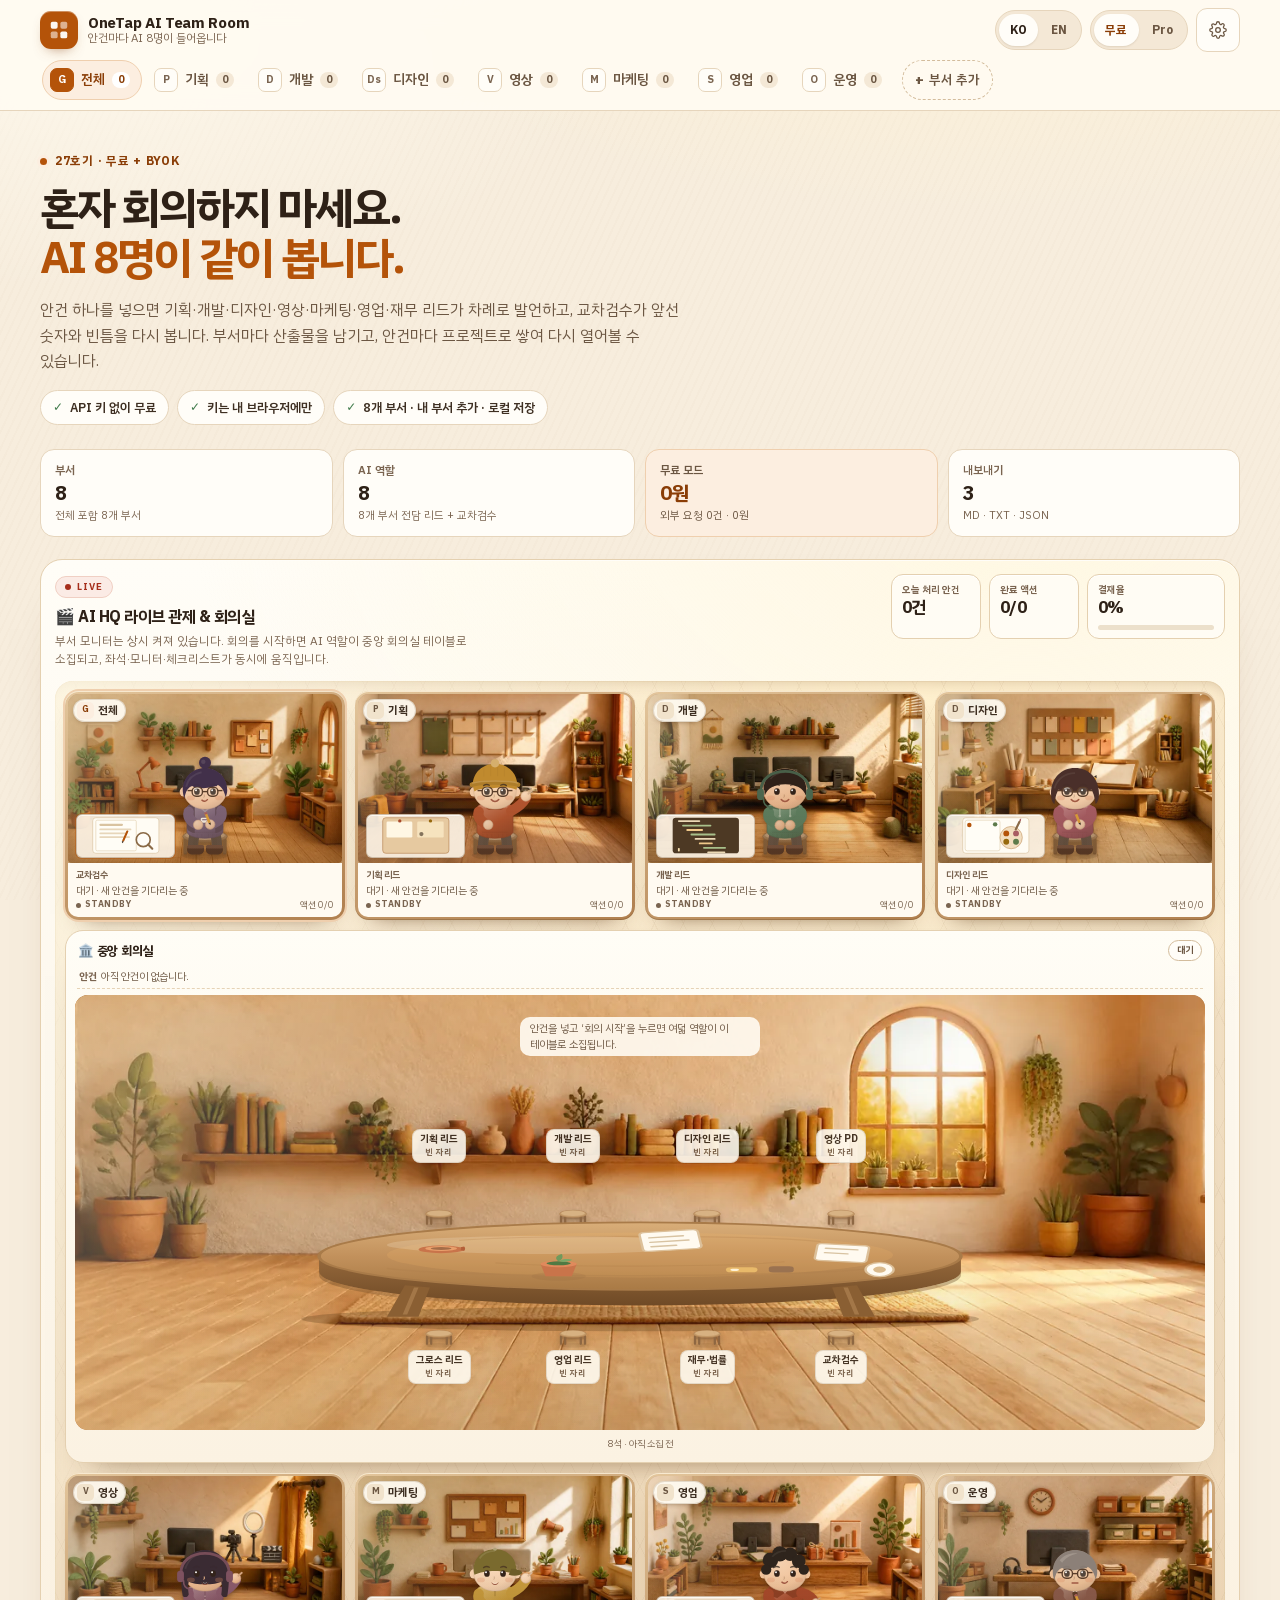
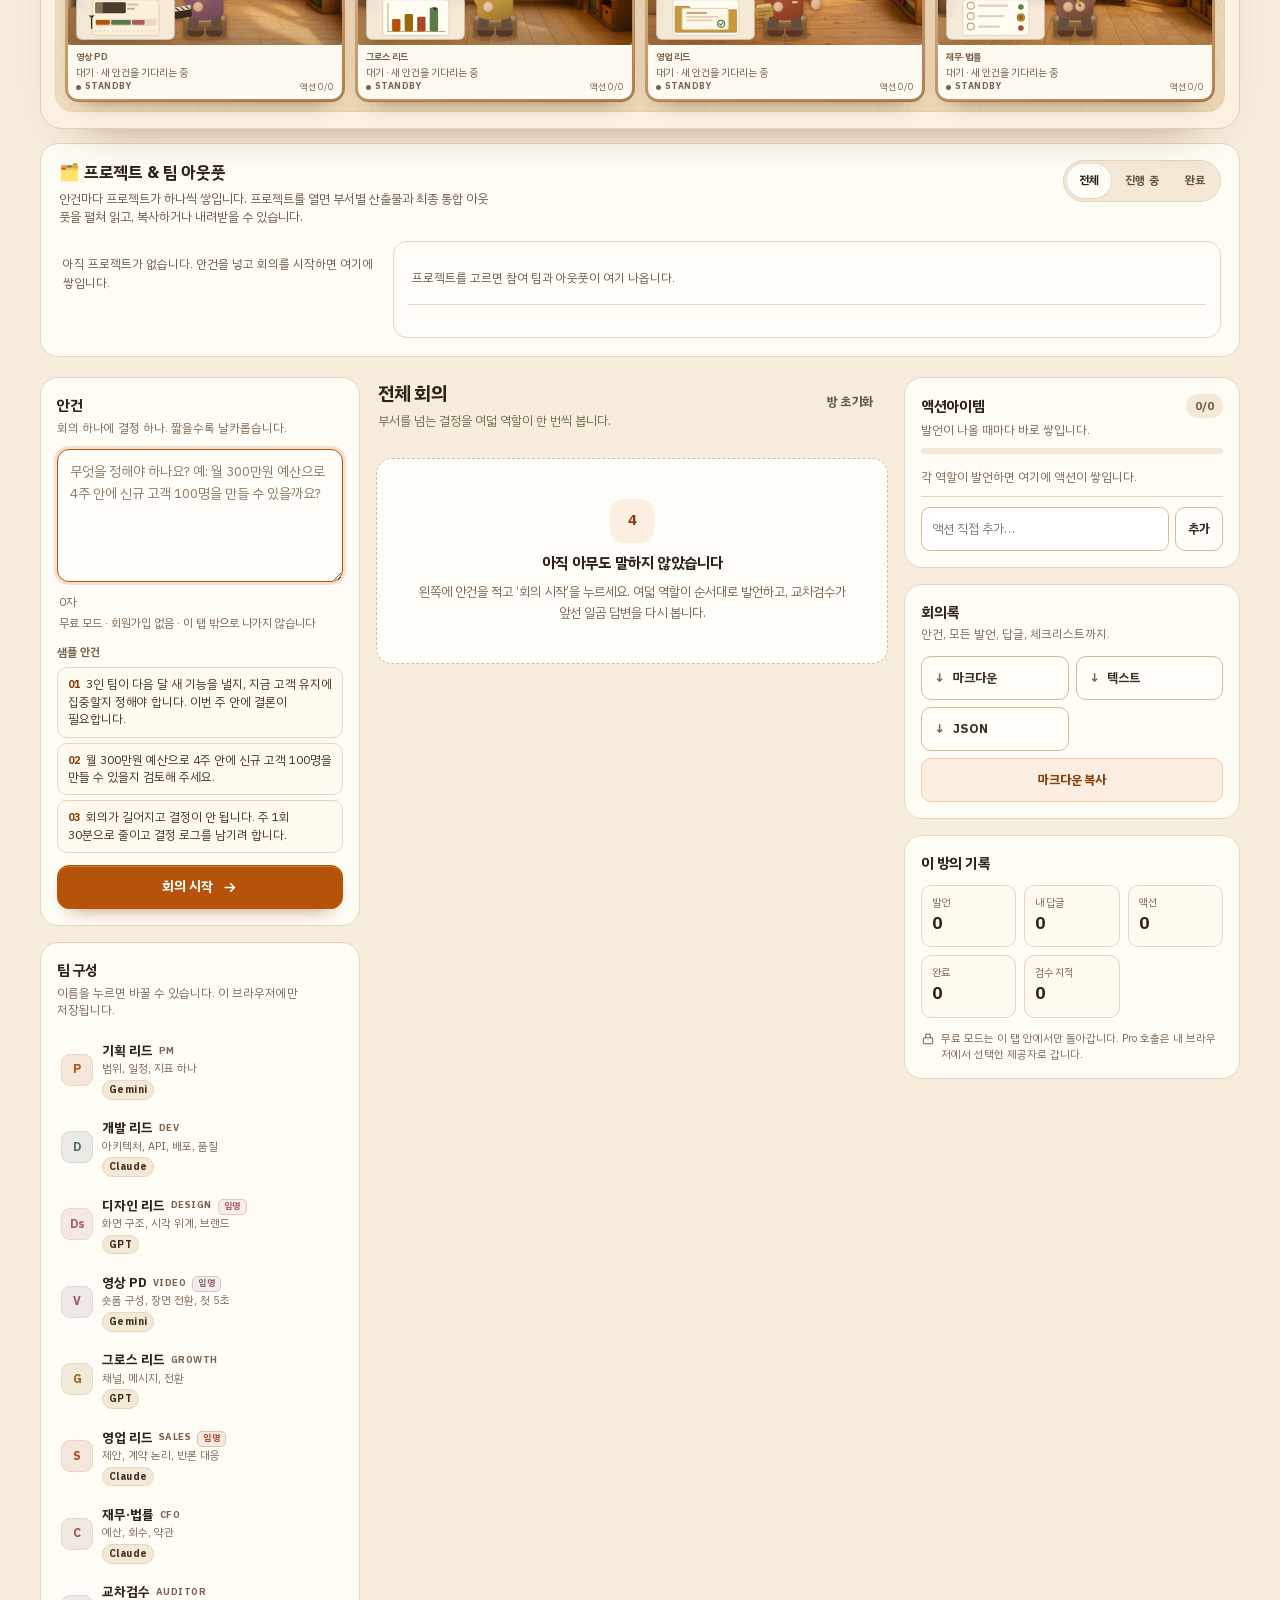
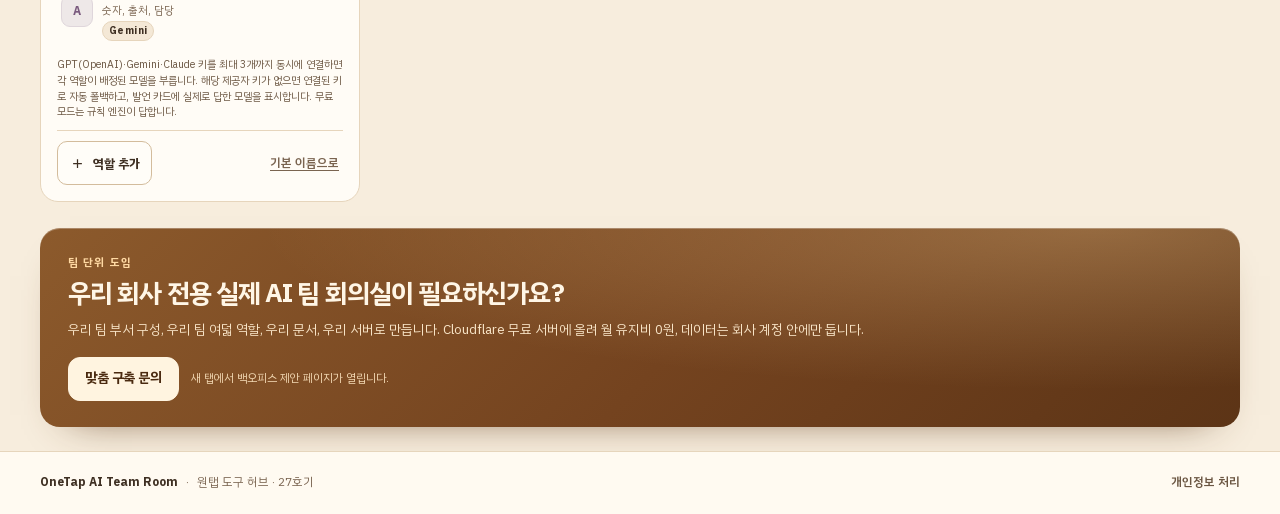
==== commit 8bc1ef04: "부서별 작업 애니메이션 + 중앙 회의실 소집·발언·경청·복귀 동작" ====
--- a/index.html
+++ b/index.html
@@ -115,7 +115,7 @@
         </div>
       </div>
 
-      <div class="hq__stage">
+      <div class="hq__stage" id="hqStage" data-presence="desks">
         <ul class="hq__rail" id="hqLeft" aria-label="부서 모니터" data-i18n-aria="hq.monitors.label"></ul>
 
         <div class="mroom" id="mroom" data-state="idle">
@@ -198,6 +198,7 @@
         </div>
 
         <ul class="hq__rail" id="hqRight" aria-label="부서 모니터" data-i18n-aria="hq.monitors.label"></ul>
+        <div class="hq__travel" id="hqTravel" aria-hidden="true"></div>
       </div>
     </div>
   </section>
@@ -364,7 +365,7 @@
       <h2 id="proTitle" data-i18n="pro.title">Pro 연결</h2>
       <button type="button" class="icon-btn icon-btn--plain" data-close="pro" aria-label="Close">✕</button>
     </div>
-    <p class="modal__sub" data-i18n="pro.sub">세 제공자의 키를 한 화면에서 각각 저장합니다. 키는 이 브라우저에서 해당 제공자로만 전송되고, 우리 서버를 거치지 않습니다.</p>
+    <p class="modal__sub" data-i18n="pro.sub">세 제공자의 키를 한 화면에서 각각 저장합니다. GPT·Claude는 키 없이 웹 구독 브리지로도 쓸 수 있습니다. 키와 질문은 이 브라우저에서 그 제공자로만 가고, 우리 서버를 거치지 않습니다.</p>
     <div class="pro-status" id="proStatus">
       <span class="pro-status__label" data-i18n="pro.status">상태</span>
       <span class="pro-status__value" id="proStatusValue">No key yet</span>
@@ -386,6 +387,11 @@
             <input type="password" id="proKeyOpenai" data-pro-key="openai" autocomplete="off" spellcheck="false" placeholder="sk-…">
           </div>
         </div>
+        <label class="pro-bridge" data-pro-bridge-row="openai">
+          <input type="checkbox" data-pro-bridge="openai">
+          <span class="pro-bridge__text"><b data-i18n="pro.bridgeToggle">웹 구독 브리지로 사용</b>
+            <em data-i18n="pro.bridgeHint">키 없이 ChatGPT 웹에서 답을 받아 붙여넣습니다. 키를 넣으면 키가 먼저입니다.</em></span>
+        </label>
         <p class="pro-slot__saved" data-pro-saved="openai" hidden></p>
         <div class="pro-slot__actions">
           <button type="button" class="btn btn--primary btn--sm" data-pro-save="openai" data-i18n="pro.saveOne">저장</button>
@@ -402,13 +408,14 @@
         <div class="pro-slot__grid">
           <div class="field">
             <label for="proModelGemini" data-i18n="pro.model">모델</label>
-            <input type="text" id="proModelGemini" data-pro-model="gemini" autocomplete="off" spellcheck="false" value="gemini-2.5-flash">
+            <input type="text" id="proModelGemini" data-pro-model="gemini" autocomplete="off" spellcheck="false" value="gemini-3.5-flash-lite">
           </div>
           <div class="field">
             <label for="proKeyGemini" data-i18n="pro.key">API 키</label>
             <input type="password" id="proKeyGemini" data-pro-key="gemini" autocomplete="off" spellcheck="false" placeholder="AIza…">
           </div>
         </div>
+        <p class="pro-slot__note" data-i18n="pro.geminiNote">기본 모델 gemini-3.5-flash-lite · 무료 티어 15 RPM / 500 RPD. 2.5-flash는 12/1에 전환되므로 기본값을 바꿨습니다.</p>
         <p class="pro-slot__saved" data-pro-saved="gemini" hidden></p>
         <div class="pro-slot__actions">
           <button type="button" class="btn btn--primary btn--sm" data-pro-save="gemini" data-i18n="pro.saveOne">저장</button>
@@ -432,6 +439,11 @@
             <input type="password" id="proKeyClaude" data-pro-key="claude" autocomplete="off" spellcheck="false" placeholder="sk-ant-…">
           </div>
         </div>
+        <label class="pro-bridge" data-pro-bridge-row="claude">
+          <input type="checkbox" data-pro-bridge="claude">
+          <span class="pro-bridge__text"><b data-i18n="pro.bridgeToggle">웹 구독 브리지로 사용</b>
+            <em data-i18n="pro.bridgeHintClaude">키 없이 Claude 웹에서 답을 받아 붙여넣습니다. 키를 넣으면 키가 먼저입니다.</em></span>
+        </label>
         <p class="pro-slot__saved" data-pro-saved="claude" hidden></p>
         <div class="pro-slot__actions">
           <button type="button" class="btn btn--primary btn--sm" data-pro-save="claude" data-i18n="pro.saveOne">저장</button>
@@ -446,8 +458,8 @@
         <button type="button" class="btn btn--quiet btn--sm" id="proDeleteAll" data-i18n="pro.deleteAll">저장된 키 모두 삭제</button>
       </div>
     </form>
-    <p class="modal__note" data-i18n="pro.localNote">OpenAI와 Claude는 브라우저 직접 호출을 막는 경우가 있습니다. 그때는 Gemini나 자체 프록시가 확실합니다.</p>
-    <p class="modal__note" data-i18n="pro.keyNote">각 키는 그 제공자에게만 전송됩니다. 이 페이지에는 백엔드가 없습니다.</p>
+    <p class="modal__note" data-i18n="pro.localNote">OpenAI와 Claude는 브라우저 직접 호출을 막는 경우가 있습니다. 그때는 키 대신 위의 웹 구독 브리지를 켜면 됩니다.</p>
+    <p class="modal__note" data-i18n="pro.keyNote">각 키는 그 제공자에게만 전송됩니다. 브리지는 질문을 클립보드에 복사해 ChatGPT·Claude 새 탭을 열 뿐이고, 답은 내가 붙여넣습니다. 이 페이지에는 백엔드가 없습니다.</p>
   </div>
 </div>
 
--- a/styles.css
+++ b/styles.css
@@ -1250,6 +1250,82 @@
   line-height: 1.3;
 }
 .pro-count.is-full { background: var(--ok); color: #fff; }
+.pro-count.is-bridge { border-color: color-mix(in srgb, var(--accent) 50%, var(--line)); background: #fdf3e3; color: var(--accent-ink); }
+
+/* Web subscription bridge: a slot switched on without a key, and the card a
+   bridged seat leaves in the thread while it waits for a pasted answer. */
+.pro-bridge {
+  display: flex;
+  align-items: flex-start;
+  gap: 8px;
+  margin-top: 8px;
+  padding: 8px 10px;
+  border: 1px dashed color-mix(in srgb, var(--accent) 38%, var(--line-2));
+  border-radius: 10px;
+  background: #fffcf6;
+  cursor: pointer;
+}
+.pro-bridge:hover { background: var(--accent-soft); }
+.pro-bridge input {
+  flex: 0 0 auto;
+  width: 16px;
+  height: 16px;
+  margin: 1px 0 0;
+  accent-color: var(--accent);
+}
+.pro-bridge__text { display: flex; flex-direction: column; gap: 2px; min-width: 0; }
+.pro-bridge__text b { font-size: 11.8px; font-weight: 800; color: var(--ink-2); }
+.pro-bridge__text em { font-style: normal; font-size: 10.6px; line-height: 1.45; color: var(--muted-2); }
+.pro-slot.is-bridged { border-color: color-mix(in srgb, var(--accent) 45%, var(--line-2)); background: #fffaf1; }
+.pro-slot__badge.is-bridge { border-color: color-mix(in srgb, var(--accent) 45%, var(--line)); background: #fdf3e3; color: var(--accent-ink); }
+.pro-slot__saved.is-bridge { color: var(--accent-ink); }
+.pro-slot__note { margin-top: 6px; font-size: 10.4px; line-height: 1.5; color: var(--muted-2); }
+.pro-status__value.is-bridge { color: var(--accent-ink); }
+.pro-status__badge.is-bridge { border-color: color-mix(in srgb, var(--accent) 50%, var(--line)); color: var(--accent-ink); background: #fdf3e3; }
+.badge--bridge { border-color: var(--accent-line); background: var(--accent-soft); color: var(--accent-ink); }
+.msg--bridge {
+  border-color: color-mix(in srgb, var(--accent) 40%, var(--line-2));
+  background: linear-gradient(180deg, #fffbf3, #fffdf8 46%);
+  box-shadow: inset 3px 0 0 var(--accent);
+}
+.bridge__lead { margin-top: 8px; font-size: 13px; line-height: 1.6; color: var(--ink-2); word-break: keep-all; }
+.bridge__steps { display: flex; align-items: center; gap: 8px; flex-wrap: wrap; margin-top: 9px; }
+.bridge__copy { min-height: 38px; }
+.bridge__open { font-size: 11.5px; font-weight: 700; }
+.bridge__label { display: block; margin: 12px 0 4px; font-size: 10px; font-weight: 800; letter-spacing: .08em; text-transform: uppercase; color: var(--muted-2); }
+.bridge__input {
+  width: 100%;
+  min-height: 92px;
+  padding: 9px 11px;
+  border: 1px solid var(--line-2);
+  border-radius: 10px;
+  background: #fffdf8;
+  color: var(--ink-2);
+  font: inherit;
+  font-size: 12.8px;
+  line-height: 1.55;
+  resize: vertical;
+}
+.bridge__input:focus { outline: none; border-color: var(--accent); box-shadow: 0 0 0 3px rgba(180, 83, 9, .15); }
+.bridge__actions { display: flex; align-items: center; gap: 7px; flex-wrap: wrap; margin-top: 8px; }
+.bridge__note { margin-top: 7px; font-size: 10.8px; line-height: 1.5; color: var(--muted-2); }
+.bridge__preview { margin-top: 9px; }
+.bridge__preview summary { font-size: 11px; font-weight: 700; color: var(--accent-ink); cursor: pointer; }
+.bridge__preview pre {
+  margin-top: 6px;
+  max-height: 190px;
+  overflow: auto;
+  padding: 9px 11px;
+  border: 1px solid var(--line);
+  border-radius: 9px;
+  background: var(--surface-2);
+  color: var(--ink-2);
+  font-family: var(--mono);
+  font-size: 10.5px;
+  line-height: 1.55;
+  white-space: pre-wrap;
+  word-break: break-word;
+}
 .badge--fallback { border-color: #e6d3c8; background: #fbeee7; color: #a8492a; }
 .roster__model.is-fallback { border-style: dashed; color: var(--muted); }
 .roster__model.is-fallback b { margin-left: 3px; font-weight: 800; color: #a8492a; }
@@ -1412,6 +1488,24 @@
 .hq__stage > * { position: relative; z-index: 1; }
 .hq__stage > .mroom { grid-column: 1 / -1; }
 .hq__rail { display: contents; }
+/* figures fly between the desks and the table on this layer */
+.hq__travel {
+  position: absolute;
+  inset: 0;
+  z-index: 30;
+  pointer-events: none;
+  overflow: visible;
+}
+.hq__stage > .hq__travel { position: absolute; top: 0; left: 0; right: 0; bottom: 0; height: 100%; z-index: 30; }
+.traveler {
+  position: absolute;
+  display: block;
+  transform: translate(-50%, -50%);
+  will-change: transform;
+  filter: drop-shadow(0 4px 4px rgba(74, 44, 18, .38));
+}
+.traveler svg { display: block; width: 100%; height: auto; }
+.traveler--out { opacity: .95; }
 
 /* ── one department = one framed clay room ────────────────────────────── */
 .monitor {
@@ -1612,17 +1706,173 @@
 .monitor.is-done .monitor__badge i { background: var(--ok); }
 .monitor.is-done .monitor__glyph { background: var(--ok-soft); color: var(--ok); }
 
-/* the figure moves only while that desk is on air */
-.monitor.is-live .monitor__figure .fig { animation: figBreathe 1.9s ease-in-out infinite; }
+/* ── the clay desk widget: one animated workflow per department ───────── */
+/* Every department works at its desk all day. The widget is a small cream
+   card in the room (board · code · palette · cut timeline · chart · checklist
+   · chat ping · proposal) and its parts move on their own keyframes. */
+.monitor__props {
+  position: absolute;
+  left: 3%;
+  bottom: 3%;
+  z-index: 2;
+  width: 36%;
+  height: 26%;
+  padding: 1.5px;
+  border-radius: 6px;
+  border: 1px solid rgba(92, 58, 24, .26);
+  background: rgba(255, 249, 236, .88);
+  box-shadow: 0 5px 10px -9px rgba(74, 44, 18, .95), inset 0 1px 0 rgba(255, 255, 255, .7);
+  pointer-events: none;
+  overflow: hidden;
+  transition: box-shadow .25s ease, opacity .25s ease;
+}
+.monitor__props svg { width: 100%; height: 100%; display: block; }
+.monitor.is-current .monitor__props { box-shadow: 0 0 0 1px rgba(180, 83, 9, .45), 0 0 10px 1px rgba(244, 185, 106, .35), inset 0 1px 0 rgba(255, 255, 255, .7); }
+/* While the team is in the meeting the desk is unattended: the room dims and
+   only the department that is speaking keeps its desk lit. */
+.monitor.is-away .monitor__bg { filter: saturate(.66) brightness(.82); }
+.monitor.is-away .monitor__figure { opacity: .52; }
+.monitor.is-away .monitor__props { opacity: .34; }
+.monitor.is-away .monitor__props [class*="prop__"] { animation-duration: 6.4s; }
+.monitor.is-live .monitor__props { opacity: 1; box-shadow: 0 0 0 1px rgba(201, 96, 63, .55), 0 0 12px 1px rgba(201, 96, 63, .3); }
+.monitor.is-live .monitor__props [class*="prop__"] { animation-duration: .85s; }
+.monitor__away {
+  position: absolute;
+  top: 30px;
+  right: 5px;
+  z-index: 3;
+  padding: 1px 6px 2px;
+  border: 1px dashed rgba(92, 58, 24, .38);
+  border-radius: 999px;
+  background: rgba(255, 251, 241, .95);
+  font-size: 8.4px;
+  font-weight: 800;
+  color: var(--muted-2);
+  white-space: nowrap;
+}
+
+/* board: sticky notes, marker lines and a hand that moves across the board */
+.prop__scribble, .prop__mark, .prop__stroke, .prop__trend, .prop__write {
+  animation: propDraw 3.4s ease-in-out infinite;
+}
+.prop__scribble--b { animation-delay: .9s; }
+.prop__mark { animation-delay: 1.6s; }
+.prop__stroke { animation-duration: 2.6s; }
+.prop__trend { animation-duration: 3s; }
+.prop__write { animation-duration: 2.2s; }
+@keyframes propDraw {
+  0% { stroke-dashoffset: 100; opacity: .2; }
+  40% { stroke-dashoffset: 0; opacity: 1; }
+  82% { stroke-dashoffset: 0; opacity: 1; }
+  100% { stroke-dashoffset: 100; opacity: .2; }
+}
+.prop__pointer { animation: propPoint 4.6s ease-in-out infinite; }
+@keyframes propPoint {
+  0%, 100% { transform: translate(0, 0); }
+  30% { transform: translate(13px, -7px); }
+  62% { transform: translate(-7px, 5px); }
+}
+/* code: the line list scrolls, the caret blinks, the screen breathes */
+.prop__code { animation: propScroll 3.2s linear infinite; }
+@keyframes propScroll {
+  0% { transform: translateY(0); }
+  100% { transform: translateY(-12.8px); }
+}
+.prop__caret { animation: propBlink 1.1s steps(1, end) infinite; }
+@keyframes propBlink { 0%, 49% { opacity: 1; } 50%, 100% { opacity: 0; } }
+.prop__screen { animation: propScreen 2.6s ease-in-out infinite; }
+@keyframes propScreen { 0%, 100% { opacity: .07; } 50% { opacity: .24; } }
+/* palette: the brush stroke redraws, one swatch glows */
+.prop__swatch { animation: propSwatch 3.6s ease-in-out infinite; }
+@keyframes propSwatch { 0%, 100% { opacity: 1; } 50% { opacity: .55; } }
+.prop__brush { animation: propBrush 2.8s ease-in-out infinite; transform-box: fill-box; transform-origin: 50% 80%; }
+@keyframes propBrush { 0%, 100% { transform: rotate(0deg); } 50% { transform: rotate(-6deg); } }
+/* video: the playhead scrubs the track, the preview sweeps */
+.prop__play { animation: propPlay 4.4s ease-in-out infinite alternate; }
+@keyframes propPlay { from { transform: translateX(2px); } to { transform: translateX(80px); } }
+.prop__sweep { animation: propSweep 2.2s ease-in-out infinite; }
+@keyframes propSweep {
+  0% { transform: translateX(-6px); opacity: .1; }
+  60% { transform: translateX(38px); opacity: .5; }
+  100% { transform: translateX(38px); opacity: 0; }
+}
+/* marketing: bars grow, the trend line draws */
+.prop__bar { transform-box: fill-box; transform-origin: 50% 100%; animation: propBar 2.4s ease-in-out infinite alternate; }
+.prop__bar--b { animation-delay: .22s; }
+.prop__bar--c { animation-delay: .44s; }
+.prop__bar--d { animation-delay: .66s; }
+@keyframes propBar { from { transform: scaleY(.58); } to { transform: scaleY(1); } }
+/* ops: ticks land one by one, status lamps light in sequence, a CS ping rings */
+.prop__tick { animation: propTick 4.2s ease-in-out infinite; }
+.prop__tick--1 { animation-delay: .6s; }
+.prop__tick--2 { animation-delay: 1.2s; }
+@keyframes propTick {
+  0% { stroke-dashoffset: 12; opacity: .25; }
+  18%, 80% { stroke-dashoffset: 0; opacity: 1; }
+  100% { stroke-dashoffset: 12; opacity: .25; }
+}
+.prop__lamp { animation: propLamp 3.6s ease-in-out infinite; }
+.prop__lamp--b { animation-delay: 1.2s; }
+.prop__lamp--c { animation-delay: 2.4s; }
+@keyframes propLamp { 0%, 100% { opacity: .25; } 30%, 60% { opacity: 1; } }
+.prop__ping { transform-box: fill-box; transform-origin: 50% 50%; animation: propPing 2.4s ease-out infinite; }
+.prop__ping--c { animation-delay: 1.1s; }
+@keyframes propPing {
+  0% { transform: scale(.6); opacity: .9; }
+  70% { transform: scale(2.3); opacity: 0; }
+  100% { transform: scale(2.3); opacity: 0; }
+}
+/* cs: the two chat bubbles answer each other */
+.prop__bubble { transform-box: fill-box; transform-origin: 50% 100%; animation: propBubble 3.4s ease-in-out infinite; }
+.prop__bubble--b { animation-delay: 1.5s; }
+@keyframes propBubble {
+  0%, 100% { transform: scale(.94); opacity: .55; }
+  22%, 62% { transform: scale(1); opacity: 1; }
+}
+/* sales: the proposal pages turn */
+.prop__page { transform-box: fill-box; transform-origin: 8% 50%; animation: propPage 4s ease-in-out infinite; }
+.prop__page--b { animation-delay: 2s; }
+@keyframes propPage {
+  0%, 68%, 100% { transform: scaleX(1); }
+  82% { transform: scaleX(.12); }
+}
+/* notes: a pen writes, a lens checks */
+.prop__pen { animation: propPen 1.8s ease-in-out infinite alternate; transform-box: fill-box; transform-origin: 50% 30%; }
+@keyframes propPen { from { transform: translate(0, 0); } to { transform: translate(-7px, -2px); } }
+.prop__lens { animation: propLens 4.2s ease-in-out infinite; }
+@keyframes propLens {
+  0%, 100% { transform: translate(0, 0); }
+  45% { transform: translate(-9px, -6px); }
+}
+
+/* the figure works while its desk is staffed; the current room works livelier */
+.monitor.is-working .monitor__figure .fig { animation: figBreathe 3.6s ease-in-out infinite; }
+.monitor.is-current.is-working .monitor__figure .fig { animation-duration: 2.1s; }
+.fig__head { transform-box: fill-box; transform-origin: 50% 92%; }
+.monitor.is-working .fig__head { animation: figNod 5.4s ease-in-out infinite; }
+.monitor.is-current .fig__head { animation-duration: 3.4s; }
+@keyframes figNod { 0%, 100% { transform: rotate(0deg); } 50% { transform: rotate(-1.6deg); } }
 @keyframes figBreathe {
   0%, 100% { transform: translateY(0); }
   50% { transform: translateY(-1.6px); }
 }
+
+/* one pair of arms per department pose (typing · writing · pointing ·
+   presenting · talking), so two rooms never work the same way */
 .fig__arm { transform-box: fill-box; transform-origin: 50% 12%; }
-.monitor.is-live .fig__arm--l { animation: clayTypeL .7s ease-in-out infinite alternate; }
-.monitor.is-live .fig__arm--r { animation: clayTypeR .7s ease-in-out infinite alternate; }
+.fig--type .fig__arm--l { animation: clayTypeL 1.5s ease-in-out infinite alternate; }
+.fig--type .fig__arm--r { animation: clayTypeR 1.5s ease-in-out infinite alternate; }
+.fig--write .fig__arm--r { animation: clayWrite 1.2s ease-in-out infinite alternate; }
+.fig--point .fig__arm--r { animation: clayPoint 2.8s ease-in-out infinite; }
+.fig--present .fig__arm--r { animation: clayPresent 3s ease-in-out infinite; }
+.fig--talk .fig__arm--r { animation: clayTalk 2.4s ease-in-out infinite; }
+.fig--up .fig__arm--r { animation: clayHandUp 1.4s ease-in-out infinite alternate; }
 @keyframes clayTypeL { from { transform: rotate(0deg); } to { transform: rotate(-5deg); } }
 @keyframes clayTypeR { from { transform: rotate(0deg); } to { transform: rotate(5deg); } }
+@keyframes clayWrite { from { transform: rotate(0deg); } to { transform: rotate(-4.5deg); } }
+@keyframes clayPoint { 0%, 100% { transform: rotate(0deg); } 50% { transform: rotate(-6deg); } }
+@keyframes clayPresent { 0%, 100% { transform: rotate(0deg); } 50% { transform: rotate(5deg); } }
+@keyframes clayTalk { 0%, 100% { transform: rotate(0deg); } 50% { transform: rotate(-5deg); } }
 .fig__eyes { transform-box: fill-box; transform-origin: 50% 50%; animation: clayBlink 6.4s ease-in-out infinite; }
 @keyframes clayBlink {
   0%, 92%, 100% { transform: scaleY(1); }
@@ -1715,10 +1965,14 @@
 .mroom__seats { display: flex; justify-content: center; align-items: flex-end; gap: 2px; min-width: 0; position: absolute; left: 4%; right: 4%; }
 .mroom__seats--back { top: 30%; align-items: flex-start; z-index: 2; }
 .mroom__seats--back .seat { flex-direction: column-reverse; padding-bottom: 0; }
-.mroom__seats--back .seat__body { margin-bottom: 1px; }
+.mroom__seats--back .seat__body { margin-bottom: 1px; transition: margin-bottom .25s ease; }
+/* back-row name plates sit above the head, so the speaker's plate lifts to
+   leave the raised hand in view */
+.mroom__seats--back .seat.is-live .seat__body { margin-bottom: 12px; }
 .mroom__seats--front { top: 66%; z-index: 4; }
 
 .seat {
+  position: relative;
   flex: 1 1 0;
   display: flex;
   flex-direction: column;
@@ -1765,11 +2019,37 @@
   white-space: nowrap;
 }
 .seat.is-empty { opacity: .94; }
-.seat.is-live { border-color: rgba(201, 96, 63, .55); background: transparent; box-shadow: 0 0 0 3px rgba(201, 96, 63, .14), 0 8px 18px -16px rgba(166, 46, 27, .9); }
+/* arriving at the table: the figure pops up on its stool, one seat after
+   another — only during the assembly moment, so later repaints never blink */
+.hq__stage[data-arriving="1"] .seat.is-in .seat__avatar .fig {
+  animation: seatArrive .5s cubic-bezier(.3, .8, .35, 1) both;
+  animation-delay: calc(360ms + var(--i, 0) * 55ms);
+}
+@keyframes seatArrive {
+  from { opacity: 0; transform: translateY(12px) scale(.86); }
+  to { opacity: 1; transform: translateY(0) scale(1); }
+}
+/* listening: the head nods, the hand takes notes */
+.seat.is-listen .fig__head { animation: seatNod 2.8s ease-in-out infinite; }
+.seat.is-listen .fig__arm--r { animation-duration: 1.4s; }
+@keyframes seatNod {
+  0%, 100% { transform: rotate(0deg); }
+  30% { transform: rotate(-2.4deg); }
+  60% { transform: rotate(1.2deg); }
+}
+/* speaking: a warm halo behind the figure (no box outline cutting the seat) */
+@keyframes seatHalo {
+  0%, 100% { opacity: .55; }
+  50% { opacity: 1; }
+}
+.seat.is-done .seat__badge { color: var(--ok); }
+/* speaking: bounce, raised hand, warm outline */
+.seat.is-live { border-color: transparent; background: radial-gradient(72% 58% at 50% 76%, rgba(201, 96, 63, .2), rgba(201, 96, 63, 0) 74%); }
+.seat.is-live .seat__avatar { animation: seatHalo 1.9s ease-in-out infinite; }
+.seat.is-live .seat__avatar .fig { filter: drop-shadow(0 0 6px rgba(201, 96, 63, .55)) drop-shadow(0 3px 3px rgba(74, 44, 18, .34)); }
 .seat.is-live .seat__badge { color: var(--danger); }
 .seat.is-live .seat__avatar { animation: seatBob 1.5s ease-in-out infinite; }
 .seat.is-live .fig__arm--r { animation: clayHandUp 1.1s ease-in-out infinite alternate; transform-box: fill-box; transform-origin: 30% 80%; }
-.seat.is-done .seat__badge { color: var(--ok); }
 @keyframes seatBob {
   0%, 100% { transform: translateY(0); }
   50% { transform: translateY(-3px); }
@@ -1795,6 +2075,7 @@
 .mroom__air {
   position: absolute;
   left: 50%;
+  transition: left .3s ease;
   top: 4%;
   transform: translateX(-50%);
   z-index: 5;
@@ -2034,10 +2315,11 @@
   .seat__name { font-size: 8.8px; }
   .seat__body { padding: 1px 4px; }
   .seat__badge { font-size: 8px; }
-  .mroom__air { max-width: 78%; padding: 4px 7px 5px; }
-  .mroom__bubble { font-size: 9.4px; -webkit-line-clamp: 3; }
+  /* the live bubble rides at the very top of the small floor so it never
+     covers the back-row name plates */
+  .mroom__air { top: .5%; max-width: 92%; padding: 2px 7px 3px; }
+  .mroom__bubble { font-size: 9.2px; -webkit-line-clamp: 1; }
   .mroom__note { max-width: 46ch; font-size: 9.6px; padding: 3px 7px; }
-  .mroom__air { top: 30%; }
   .monitor__say { top: 34px; font-size: 8.2px; }
   .monitor__head { padding: 1px 6px 1px 2px; }
   .mroom__note { top: 36%; }
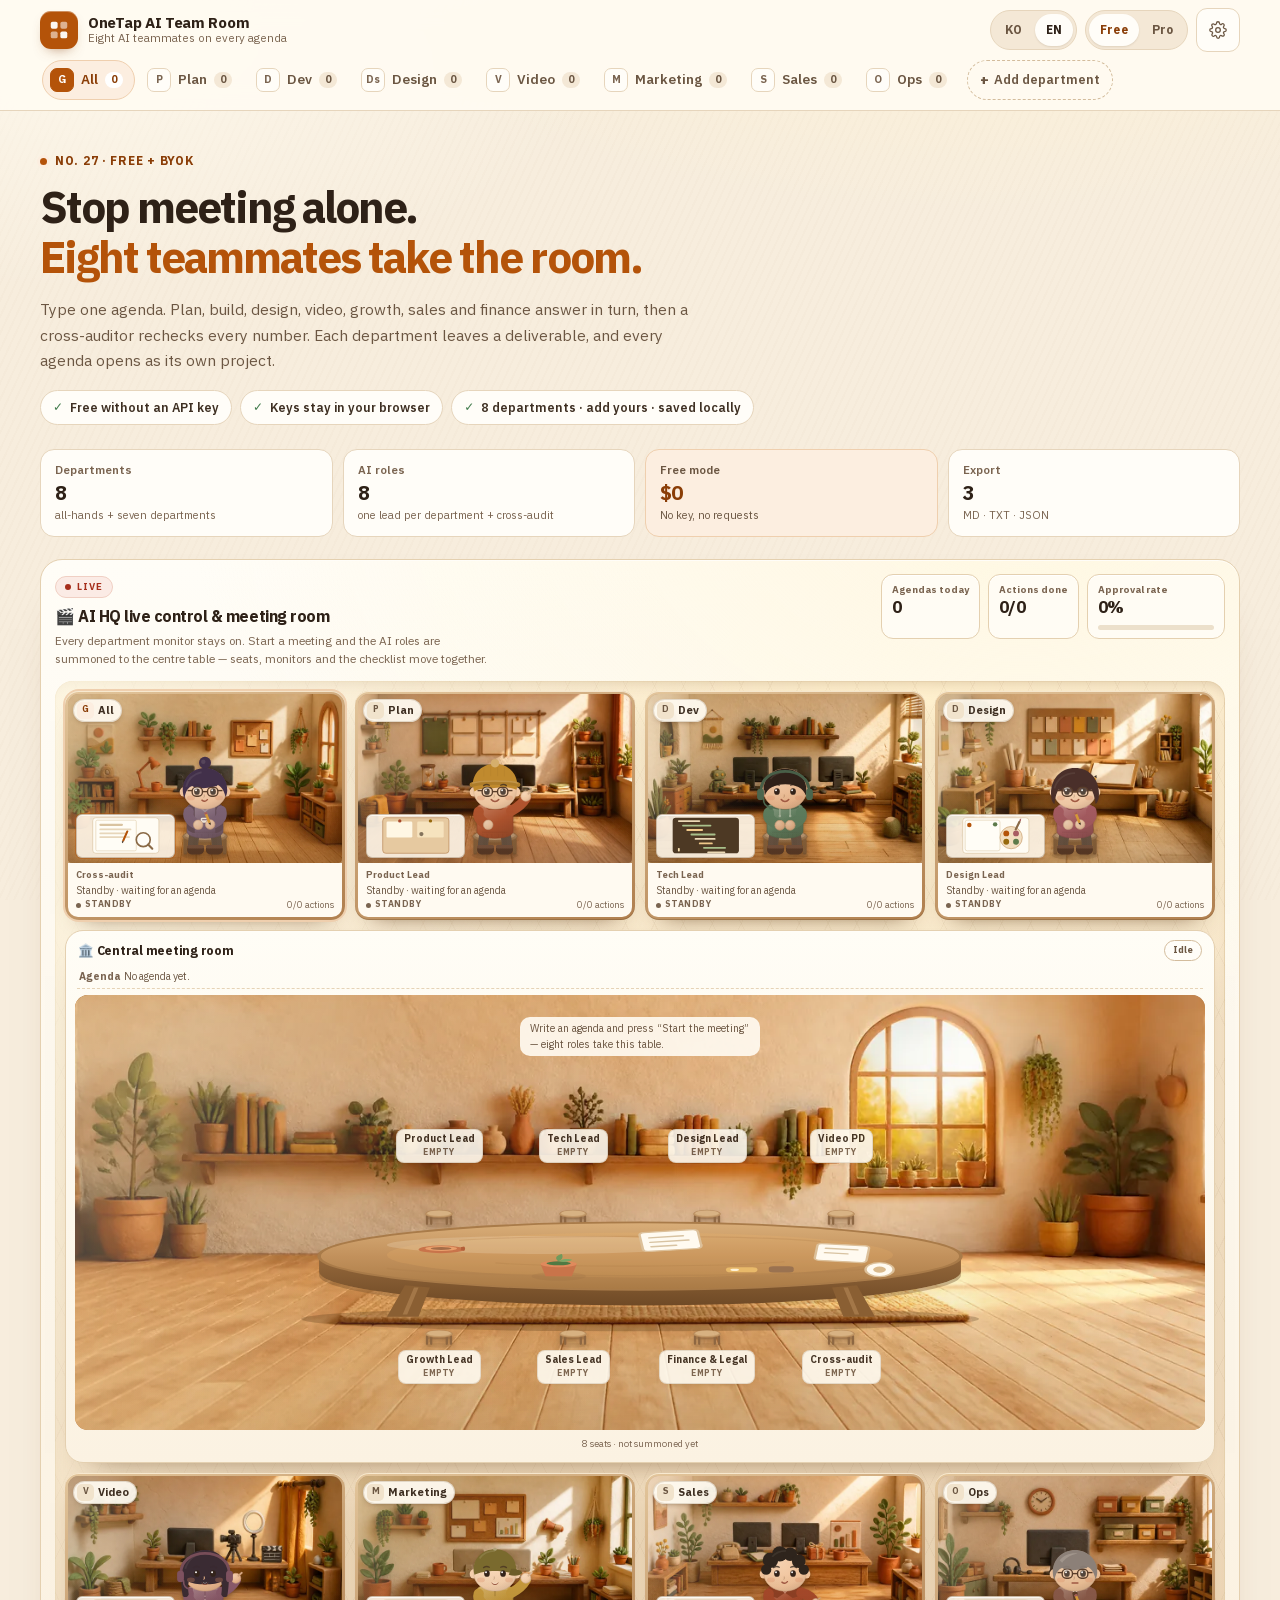
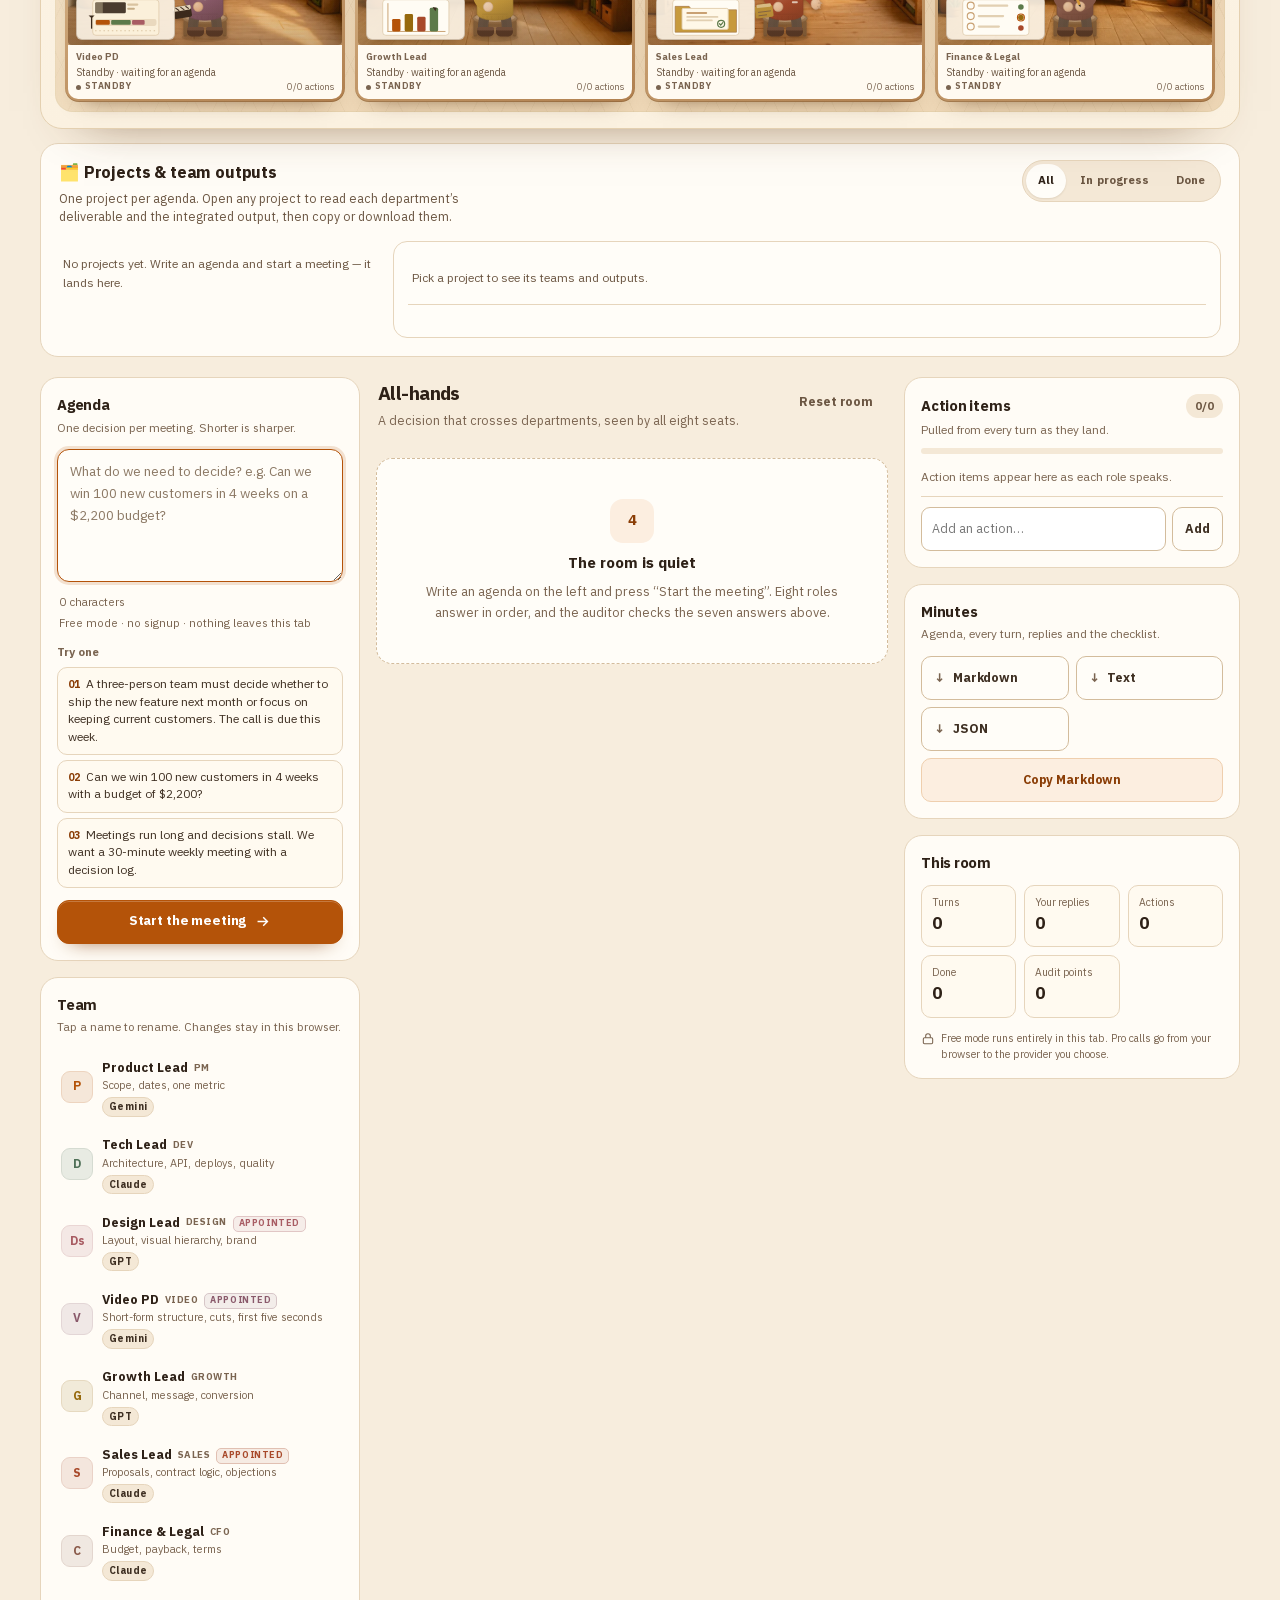
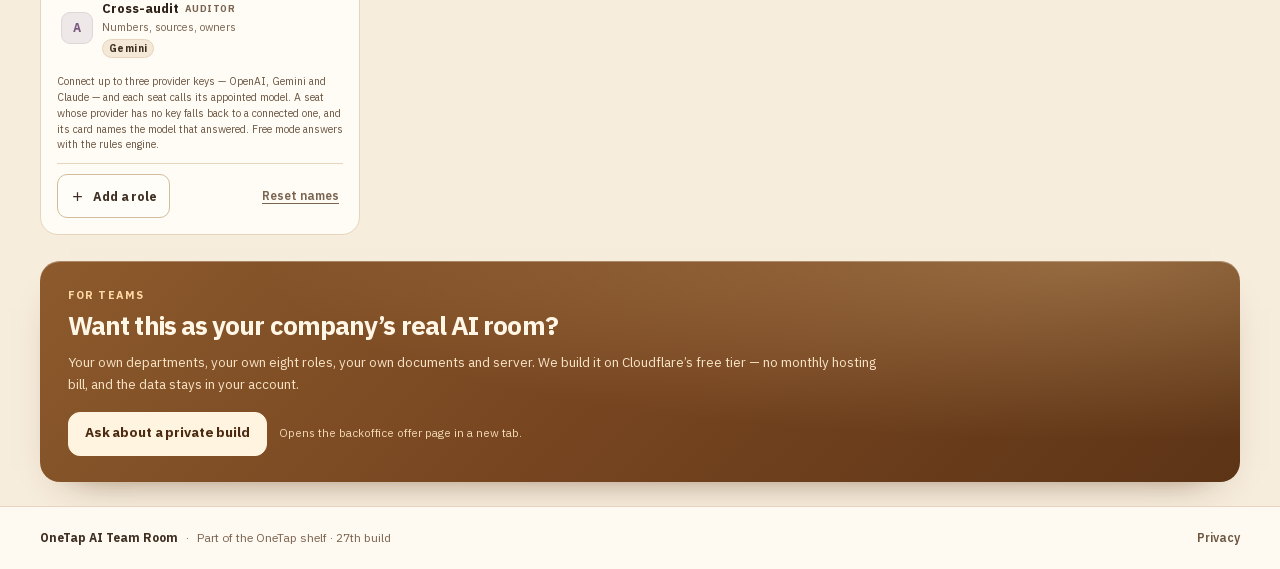
==== commit 9a7ba97f: "feat(i18n): auto-detect language (?lang → onetap_lang → navigator.language) - the existing KO/EN pac" ====
--- a/index.html
+++ b/index.html
@@ -249,7 +249,7 @@
         <p class="form-error" id="agendaError" role="alert" hidden></p>
         <div class="run-progress" id="runProgress" hidden>
           <span class="spinner" aria-hidden="true"></span>
-          <span id="runProgressText">발언 중…</span>
+          <span id="runProgressText" data-i18n="agenda.running">발언 중…</span>
         </div>
       </section>
 
@@ -371,6 +371,19 @@
       <span class="pro-status__value" id="proStatusValue">No key yet</span>
       <span class="pro-status__badge" id="proStatusBadge" hidden>0/3</span>
     </div>
+
+    <div class="free-taste" id="freeTaste">
+      <div class="free-taste__head">
+        <b data-i18n="pro.freeTitle">무료 체험</b>
+        <span class="free-taste__note" id="freeStatus" data-i18n="pro.freeStatus">하루 5회 · 3개 부서까지</span>
+      </div>
+      <p class="free-taste__desc" data-i18n="pro.freeDesc">키 없이 무료 AI가 이번 라운드의 부서 3곳을 답합니다.</p>
+      <div class="free-taste__actions">
+        <button type="button" class="btn btn--primary btn--sm" id="freeRoundBtn" data-i18n="pro.freeButton">무료 AI로 3개 부서 답 받기</button>
+        <span class="muted" id="freeRemain"></span>
+      </div>
+      <div class="free-limit" id="freeLimitCard" hidden></div>
+    </div>
     <form id="proForm" class="pro-form">
       <section class="pro-slot" data-pro-slot="openai" data-pro-provider="openai">
         <header class="pro-slot__head">
@@ -558,6 +571,8 @@
 
 <div class="toast" id="toast" role="status" aria-live="polite" hidden></div>
 
+<script src="engines/ai-guard.js"></script>
+<script src="engines/free-ai-client.js"></script>
 <script src="data.js"></script>
 <script src="core.js"></script>
 <script src="i18n.js"></script>
--- a/styles.css
+++ b/styles.css
@@ -2346,3 +2346,14 @@
   .promises li, .stat { border: 1px solid CanvasText; }
   .monitor, .seat, .mroom, .mroom__table, .hud__cell { border: 1px solid CanvasText; }
 }
+
+/* ── 무료 AI 맛보기 (Pro 모달 안) ───────────────────────── */
+.free-taste { margin: 10px 0 4px; padding: 11px 12px; border: 1px solid var(--line, #dfe2e8); border-radius: 12px; background: var(--surface-2, #f6f7f9); }
+.free-taste__head { display: flex; align-items: baseline; justify-content: space-between; gap: 10px; }
+.free-taste__head b { font-size: 12.5px; }
+.free-taste__note { font-size: 11px; color: var(--ink-3, #6b7076); }
+.free-taste__desc { margin: 6px 0 8px; font-size: 11.5px; line-height: 1.6; color: var(--ink-3, #6b7076); }
+.free-taste__actions { display: flex; flex-wrap: wrap; gap: 8px; align-items: center; }
+.free-limit { margin-top: 9px; padding: 10px 11px; border: 1px solid var(--line, #dfe2e8); border-radius: 9px; background: var(--surface, #fff); font-size: 11.5px; line-height: 1.6; }
+.free-limit b { display: block; margin-bottom: 3px; }
+.free-limit__actions { display: flex; gap: 7px; margin-top: 8px; }
